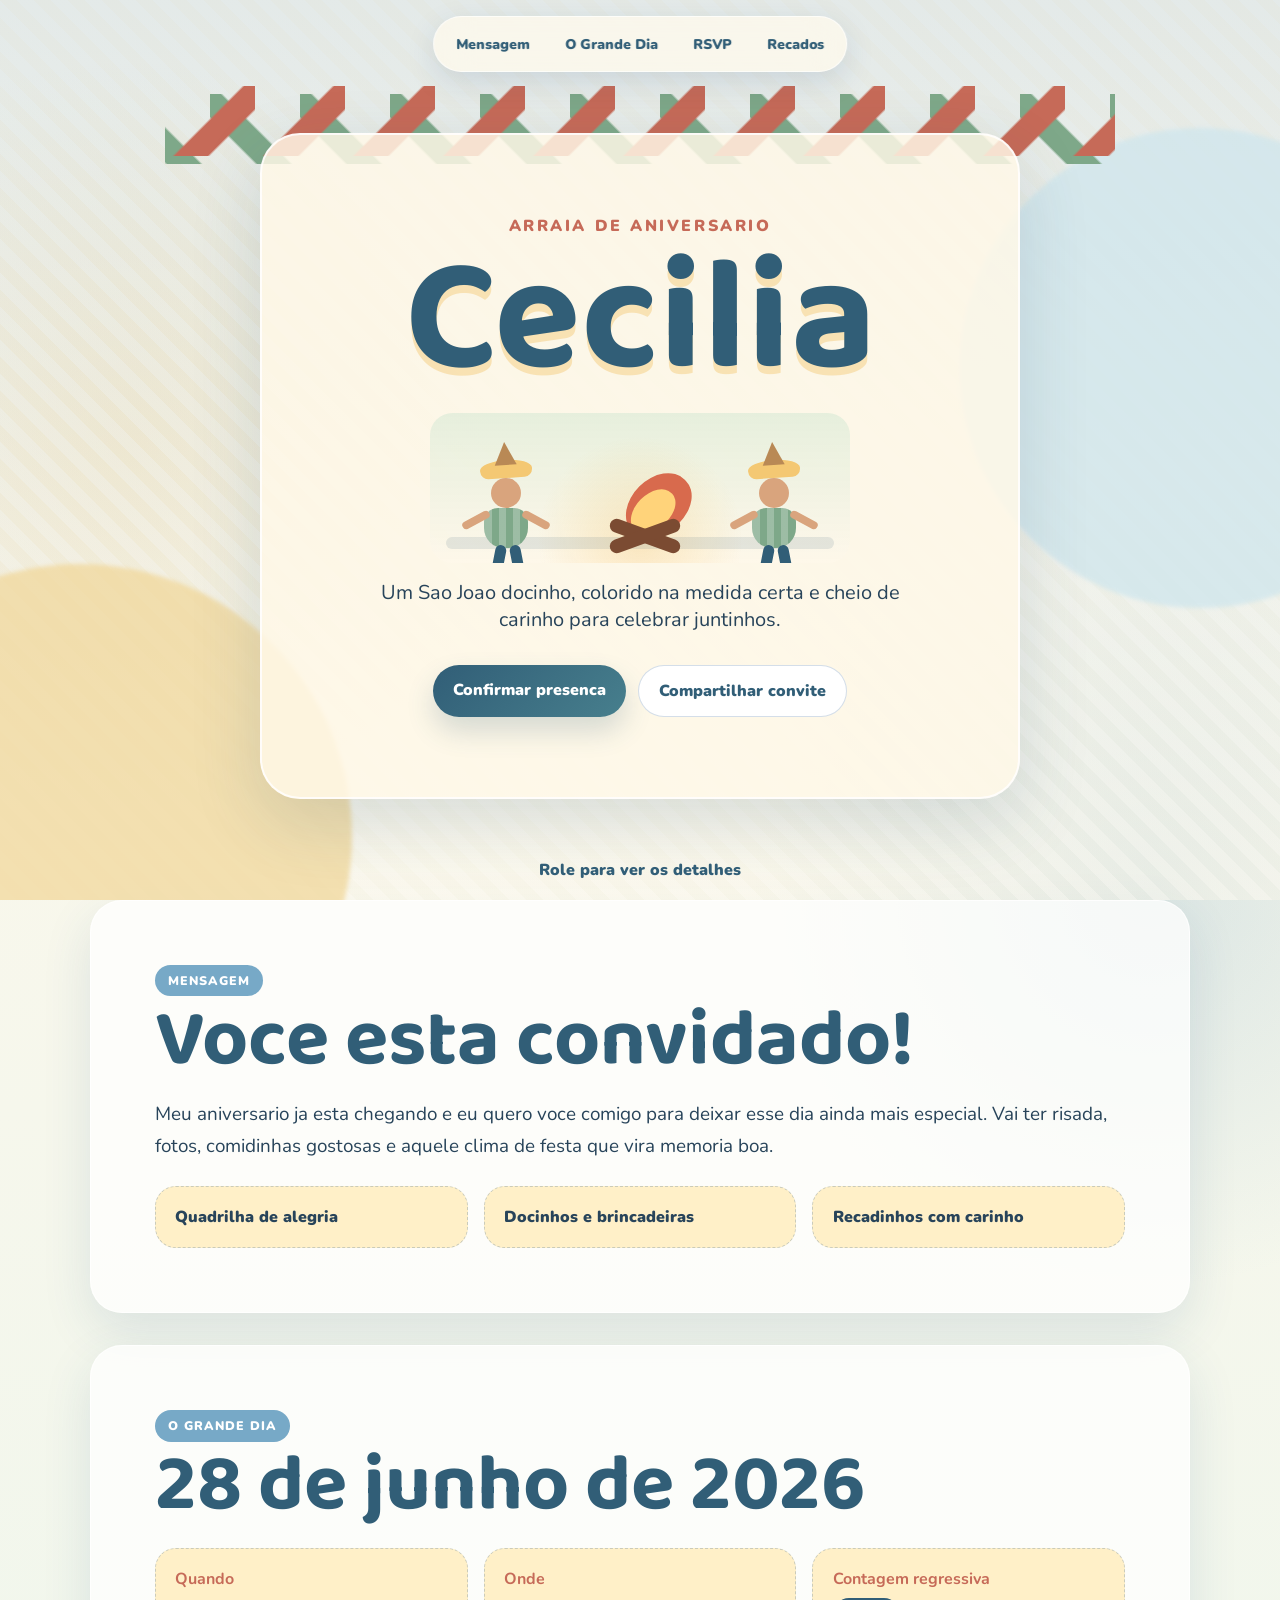
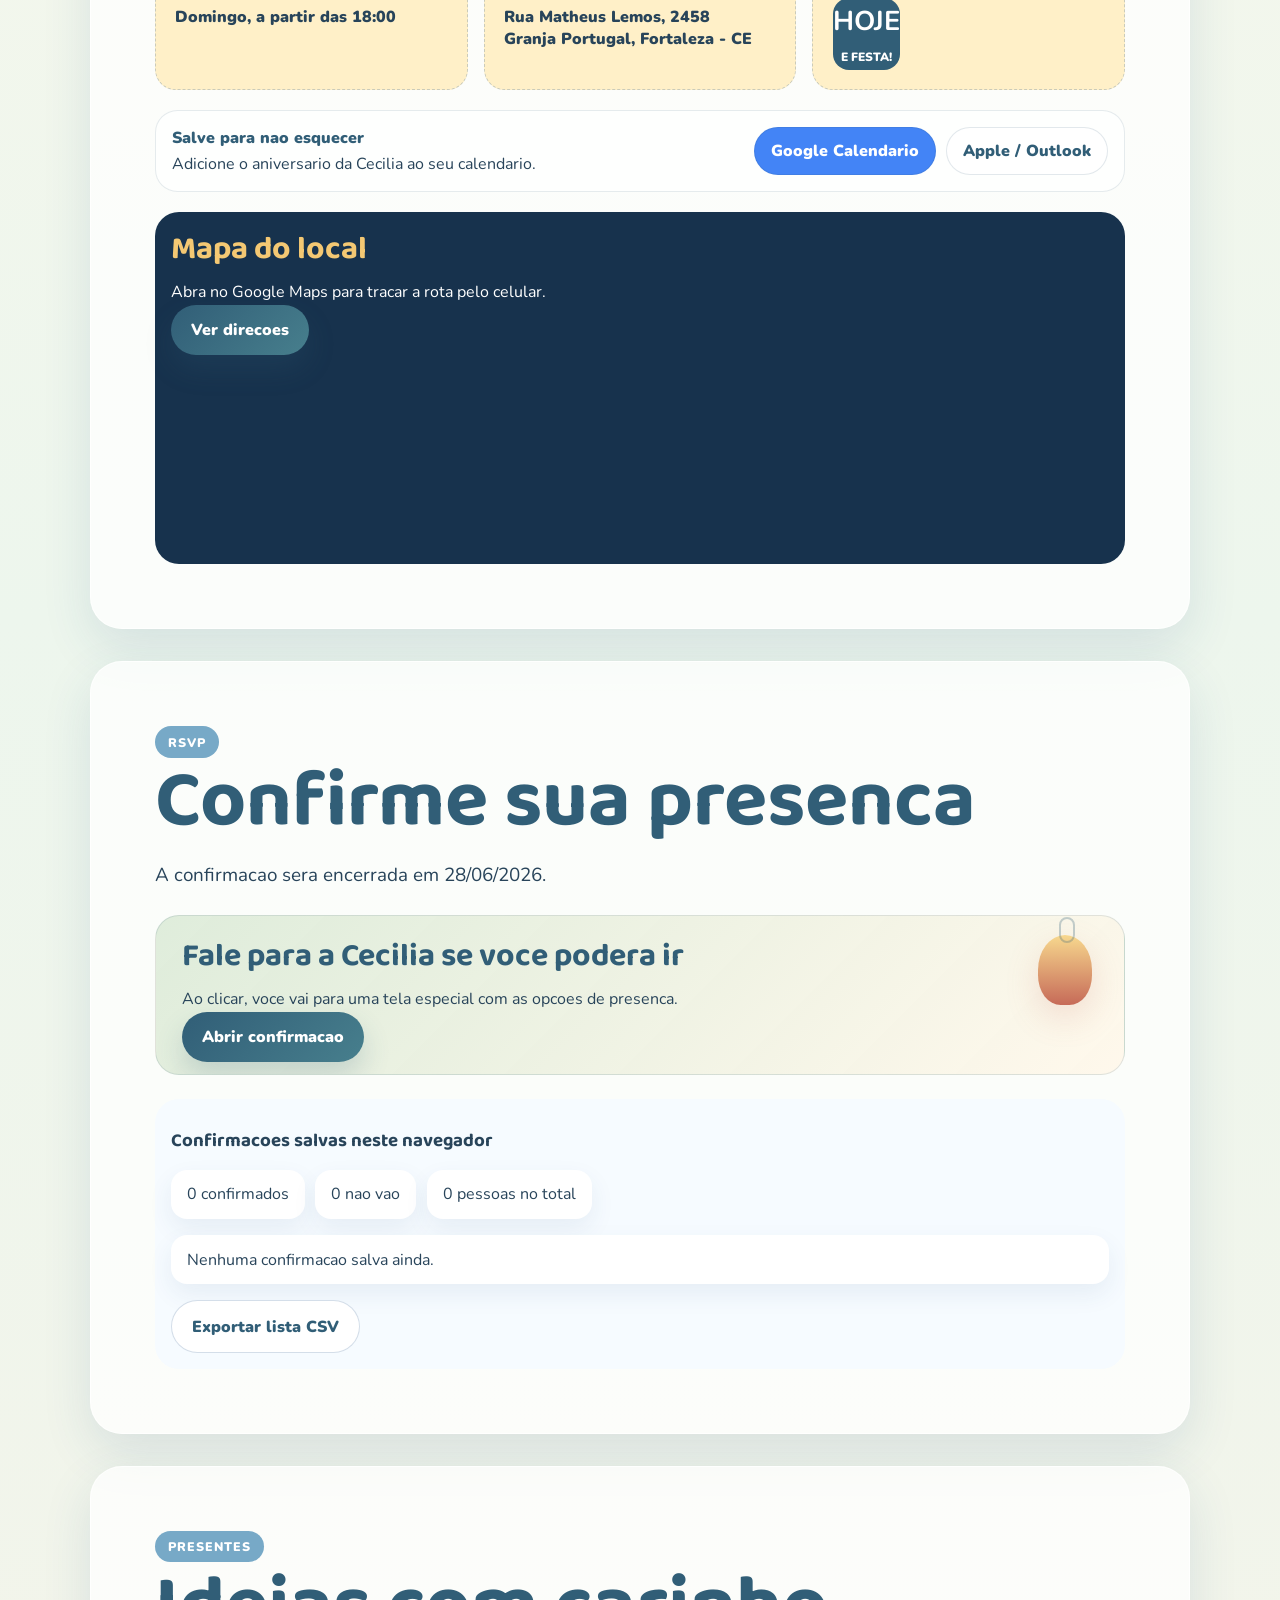
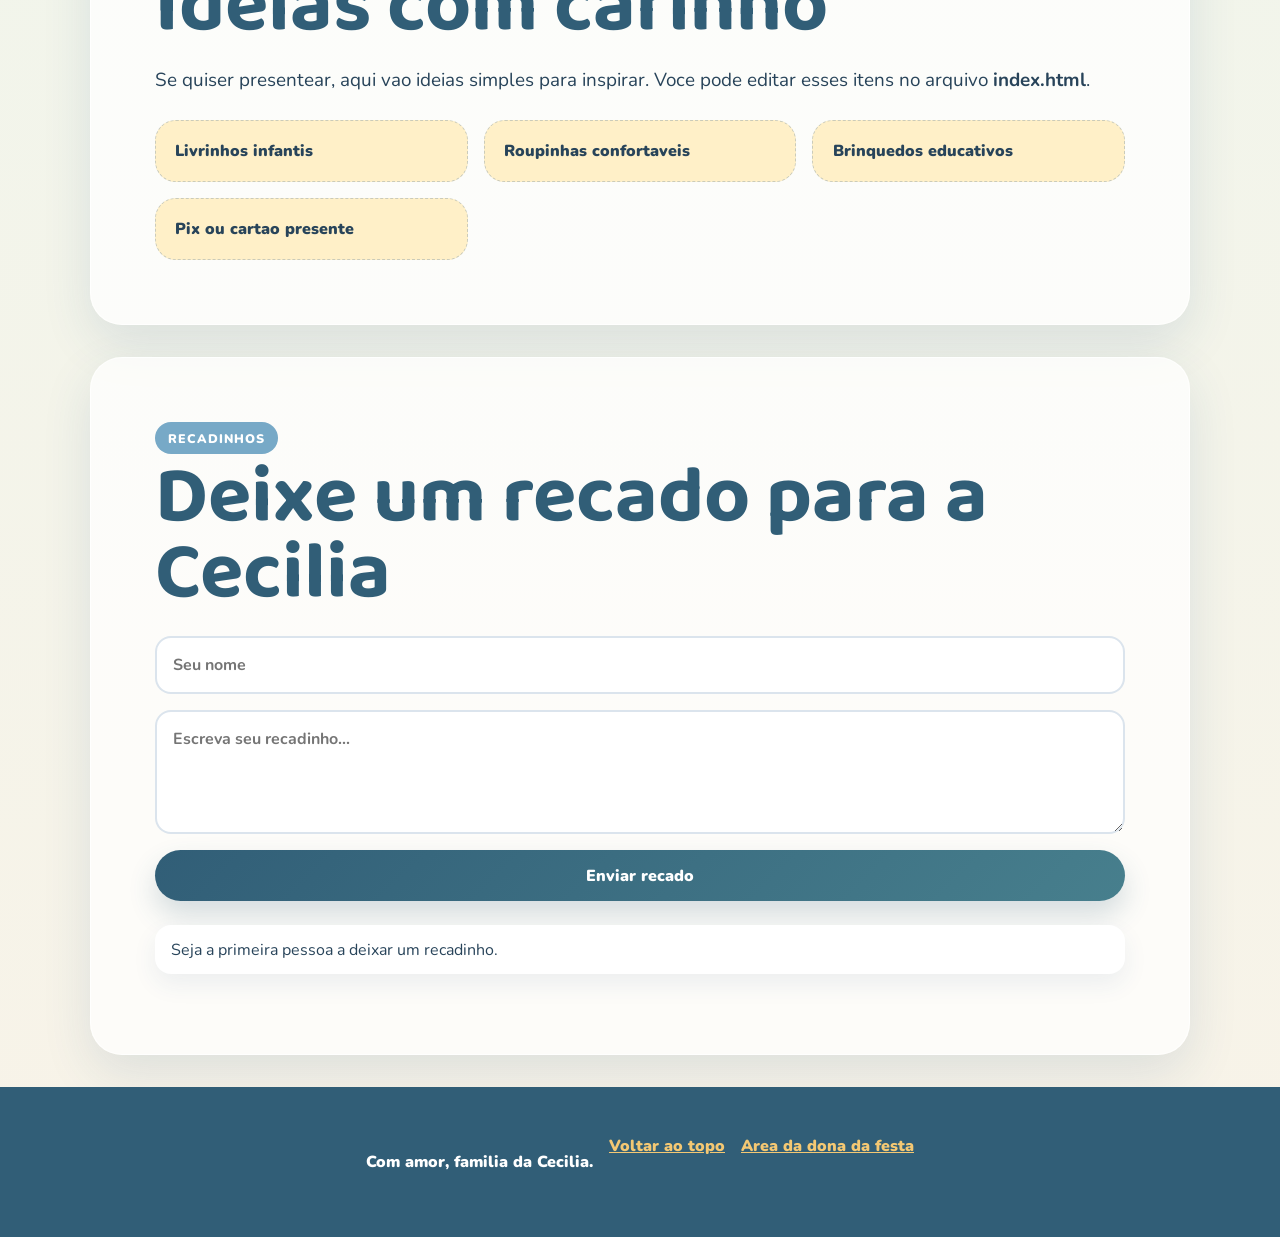
==== index.html @ f3792173 "Criar convite de aniversario da Cecilia" ====
<!doctype html>
<html lang="pt-BR">
<head>
  <meta charset="utf-8">
  <meta name="viewport" content="width=device-width, initial-scale=1">
  <title>Aniversario da Cecilia</title>
  <meta name="description" content="Convite digital para o aniversario da Cecilia. Confirme sua presenca e deixe um recadinho.">
  <link rel="preconnect" href="https://fonts.googleapis.com">
  <link rel="preconnect" href="https://fonts.gstatic.com" crossorigin>
  <link href="https://fonts.googleapis.com/css2?family=Baloo+2:wght@500;700;800&family=Nunito:wght@400;700;900&display=swap" rel="stylesheet">
  <link rel="stylesheet" href="styles.css">
</head>
<body>
  <header class="hero" id="inicio">
    <nav class="nav" aria-label="Navegacao principal">
      <a href="#mensagem">Mensagem</a>
      <a href="#dia">O Grande Dia</a>
      <a href="#rsvp">RSVP</a>
      <a href="#recados">Recados</a>
    </nav>

    <div class="bandeirinhas" aria-hidden="true"></div>
    <div class="hero-card">
      <p class="eyebrow">Arraia de aniversario</p>
      <h1>Cecilia</h1>
      <div class="sao-joao-stage" aria-label="Animacao de Sao Joao com fogueira e bonecos dancando">
        <div class="dancer dancer-left" aria-hidden="true">
          <span class="hat"></span>
          <span class="head"></span>
          <span class="body"></span>
          <span class="leg leg-one"></span>
          <span class="leg leg-two"></span>
        </div>
        <div class="bonfire" aria-hidden="true">
          <span class="spark spark-one"></span>
          <span class="spark spark-two"></span>
          <span class="spark spark-three"></span>
          <span class="flame flame-back"></span>
          <span class="flame flame-front"></span>
          <span class="wood wood-one"></span>
          <span class="wood wood-two"></span>
        </div>
        <div class="dancer dancer-right" aria-hidden="true">
          <span class="hat"></span>
          <span class="head"></span>
          <span class="body"></span>
          <span class="leg leg-one"></span>
          <span class="leg leg-two"></span>
        </div>
      </div>
      <p class="subtitle">Um Sao Joao docinho, colorido na medida certa e cheio de carinho para celebrar juntinhos.</p>
      <div class="hero-actions">
        <a class="btn btn-primary" href="rsvp.html">Confirmar presenca</a>
        <button class="btn btn-ghost" id="shareBtn" type="button">Compartilhar convite</button>
      </div>
    </div>
    <div class="scroll-hint">Role para ver os detalhes</div>
  </header>

  <main>
    <section class="section message" id="mensagem">
      <div class="section-label">Mensagem</div>
      <h2>Voce esta convidado!</h2>
      <p>
        Meu aniversario ja esta chegando e eu quero voce comigo para deixar esse dia ainda mais especial.
        Vai ter risada, fotos, comidinhas gostosas e aquele clima de festa que vira memoria boa.
      </p>
      <div class="mini-cards">
        <span>Quadrilha de alegria</span>
        <span>Docinhos e brincadeiras</span>
        <span>Recadinhos com carinho</span>
      </div>
    </section>

    <section class="section event" id="dia">
      <div class="section-label">O Grande Dia</div>
      <h2>28 de junho de 2026</h2>
      <div class="event-grid">
        <article class="glass-card">
          <strong>Quando</strong>
          <p>Domingo, a partir das 18:00</p>
        </article>
        <article class="glass-card">
          <strong>Onde</strong>
          <p>Rua Matheus Lemos, 2458<br>Granja Portugal, Fortaleza - CE</p>
        </article>
        <article class="glass-card countdown-card">
          <strong>Contagem regressiva</strong>
          <div class="countdown" id="countdown" aria-live="polite">
            <span><b>--</b>dias</span>
            <span><b>--</b>horas</span>
            <span><b>--</b>min</span>
            <span><b>--</b>seg</span>
          </div>
        </article>
      </div>

      <div class="calendar-strip">
        <div>
          <strong>Salve para nao esquecer</strong>
          <p>Adicione o aniversario da Cecilia ao seu calendario.</p>
        </div>
        <div class="calendar-actions">
          <a class="calendar-pill google" target="_blank" rel="noreferrer" href="https://calendar.google.com/calendar/render?action=TEMPLATE&text=Aniversario%20da%20Cecilia&dates=20260628T210000Z/20260629T010000Z&details=Arraia%20de%20aniversario%20da%20Cecilia.%20Confirme%20sua%20presenca%20no%20convite.&location=Rua%20Matheus%20Lemos%202458%20Granja%20Portugal%20Fortaleza%20CE">Google Calendario</a>
          <a class="calendar-pill" href="cecilia-aniversario.ics" download>Apple / Outlook</a>
        </div>
      </div>

      <div class="map-card">
        <div>
          <h3>Mapa do local</h3>
          <p>Abra no Google Maps para tracar a rota pelo celular.</p>
          <a class="btn btn-primary" target="_blank" rel="noreferrer" href="https://www.google.com/maps/search/?api=1&query=Rua%20Matheus%20Lemos%202458%20Granja%20Portugal%20Fortaleza%20CE">Ver direcoes</a>
        </div>
        <iframe
          title="Mapa do local da festa"
          loading="lazy"
          referrerpolicy="no-referrer-when-downgrade"
          src="https://www.google.com/maps?q=Rua%20Matheus%20Lemos%202458%20Granja%20Portugal%20Fortaleza%20CE&output=embed">
        </iframe>
      </div>
    </section>

    <section class="section rsvp" id="rsvp">
      <div class="section-label">RSVP</div>
      <h2>Confirme sua presenca</h2>
      <p class="deadline">A confirmacao sera encerrada em 28/06/2026.</p>
      <div class="rsvp-invite-card">
        <div class="floating-lantern" aria-hidden="true"></div>
        <h3>Fale para a Cecilia se voce podera ir</h3>
        <p>Ao clicar, voce vai para uma tela especial com as opcoes de presenca.</p>
        <a class="btn btn-primary" href="rsvp.html">Abrir confirmacao</a>
      </div>

      <div class="panel">
        <h3>Confirmacoes salvas neste navegador</h3>
        <div class="stats" id="rsvpStats"></div>
        <div class="list" id="rsvpList"></div>
        <button class="btn btn-ghost" id="exportBtn" type="button">Exportar lista CSV</button>
      </div>
    </section>

    <section class="section gifts">
      <div class="section-label">Presentes</div>
      <h2>Ideias com carinho</h2>
      <p>Se quiser presentear, aqui vao ideias simples para inspirar. Voce pode editar esses itens no arquivo <strong>index.html</strong>.</p>
      <div class="gift-grid">
        <article>Livrinhos infantis</article>
        <article>Roupinhas confortaveis</article>
        <article>Brinquedos educativos</article>
        <article>Pix ou cartao presente</article>
      </div>
    </section>

    <section class="section testimonials" id="recados">
      <div class="section-label">Recadinhos</div>
      <h2>Deixe um recado para a Cecilia</h2>
      <form class="message-form" id="messageForm">
        <input type="text" name="author" placeholder="Seu nome" required maxlength="80">
        <textarea name="message" rows="4" placeholder="Escreva seu recadinho..." required maxlength="300"></textarea>
        <button class="btn btn-primary" type="submit">Enviar recado</button>
      </form>
      <div class="message-wall" id="messageWall"></div>
    </section>
  </main>

  <footer class="footer">
    <p>Com amor, familia da Cecilia.</p>
    <a href="#inicio">Voltar ao topo</a>
    <a href="admin.html">Area da dona da festa</a>
  </footer>

  <script src="app.js"></script>
</body>
</html>
---- styles.css ----
:root {
  --ink: #28445a;
  --paper: #fff8eb;
  --cream: #fff0c8;
  --blue: #77a9c7;
  --blue-dark: #315e77;
  --red: #c66a58;
  --yellow: #f4c873;
  --green: #7ea889;
  --sage: #dcebd8;
  --shadow: 0 24px 70px rgba(46, 82, 105, .16);
}

* { box-sizing: border-box; }
html { scroll-behavior: smooth; }
body {
  margin: 0;
  color: var(--ink);
  font-family: "Nunito", sans-serif;
  background:
    radial-gradient(circle at 10% 10%, rgba(244, 200, 115, .26), transparent 24rem),
    radial-gradient(circle at 90% 20%, rgba(119, 169, 199, .22), transparent 25rem),
    linear-gradient(180deg, #fff8eb 0%, #edf6ed 50%, #f8f3e8 100%);
}

.hero {
  min-height: 100vh;
  position: relative;
  display: grid;
  place-items: center;
  overflow: hidden;
  padding: 6rem 1.25rem 4rem;
  background:
    linear-gradient(rgba(119, 169, 199, .20), rgba(255, 248, 232, .36)),
    repeating-linear-gradient(45deg, rgba(255,255,255,.32) 0 12px, transparent 12px 24px);
}

.hero::before,
.hero::after {
  content: "";
  position: absolute;
  border-radius: 50%;
  filter: blur(2px);
  opacity: .75;
}
.hero::before { width: 34rem; height: 34rem; background: #f1d89c; left: -12rem; bottom: -13rem; }
.hero::after { width: 30rem; height: 30rem; background: #cfe6ed; right: -10rem; top: 8rem; }

.nav {
  position: fixed;
  z-index: 20;
  top: 1rem;
  left: 50%;
  transform: translateX(-50%);
  display: flex;
  gap: .4rem;
  padding: .45rem;
  border: 1px solid rgba(255,255,255,.65);
  border-radius: 999px;
  background: rgba(255, 250, 238, .78);
  backdrop-filter: blur(18px);
  box-shadow: 0 10px 30px rgba(32, 66, 120, .13);
}
.nav a {
  color: var(--blue-dark);
  text-decoration: none;
  font-weight: 900;
  font-size: .88rem;
  padding: .65rem .9rem;
  border-radius: 999px;
}
.nav a:hover { background: var(--blue); color: white; }

.bandeirinhas {
  position: absolute;
  z-index: 2;
  top: 5.4rem;
  width: min(950px, 94vw);
  height: 90px;
  background:
    linear-gradient(135deg, transparent 48%, #c66a58 50% 70%, transparent 72%) 0 0 / 90px 70px repeat-x,
    linear-gradient(225deg, transparent 48%, #7ea889 50% 70%, transparent 72%) 45px 8px / 90px 70px repeat-x;
  animation: flagsWave 4.8s ease-in-out infinite;
}

.hero-card {
  position: relative;
  z-index: 5;
  width: min(760px, 100%);
  text-align: center;
  padding: clamp(2rem, 7vw, 5rem);
  border-radius: 2.5rem;
  background: rgba(255, 248, 232, .84);
  border: 2px solid rgba(255,255,255,.8);
  box-shadow: var(--shadow);
}
.eyebrow {
  margin: 0 0 .5rem;
  color: var(--red);
  letter-spacing: .16em;
  text-transform: uppercase;
  font-weight: 900;
}
h1, h2, h3 {
  font-family: "Baloo 2", cursive;
  line-height: .95;
}
h1 {
  margin: 0;
  color: var(--blue-dark);
  font-size: clamp(4.5rem, 16vw, 10rem);
  text-shadow: 0 8px 0 rgba(244, 200, 115, .45);
}
h2 {
  margin: .4rem 0 1rem;
  font-size: clamp(2.4rem, 7vw, 5rem);
  color: var(--blue-dark);
}
.subtitle {
  margin: 1rem auto 2rem;
  max-width: 34rem;
  font-size: 1.25rem;
}
.hero-actions, .choice-row {
  display: flex;
  flex-wrap: wrap;
  gap: .75rem;
  justify-content: center;
}

.sao-joao-stage {
  position: relative;
  display: grid;
  grid-template-columns: 1fr 1.2fr 1fr;
  align-items: end;
  gap: .6rem;
  width: min(420px, 100%);
  min-height: 150px;
  margin: 1rem auto .35rem;
  padding: 1rem 1.2rem 0;
  border-radius: 1.4rem;
  background:
    radial-gradient(circle at 50% 84%, rgba(244, 200, 115, .36), transparent 42%),
    linear-gradient(180deg, rgba(220, 235, 216, .7), rgba(255, 248, 235, .62));
  overflow: hidden;
}
.sao-joao-stage::before {
  content: "";
  position: absolute;
  inset: auto 1rem .85rem;
  height: 12px;
  border-radius: 999px;
  background: rgba(49, 94, 119, .12);
}
.bonfire,
.dancer {
  position: relative;
  z-index: 2;
  height: 116px;
}
.bonfire {
  width: 120px;
  justify-self: center;
  animation: fireGlow 2s ease-in-out infinite;
}
.flame {
  position: absolute;
  left: 50%;
  bottom: 28px;
  display: block;
  width: 54px;
  height: 74px;
  border-radius: 52% 48% 48% 52%;
  transform: translateX(-50%) rotate(45deg);
  transform-origin: 50% 85%;
}
.flame-back {
  background: #d86a4d;
  animation: flameBack .8s ease-in-out infinite alternate;
}
.flame-front {
  width: 34px;
  height: 52px;
  bottom: 31px;
  background: #ffd37a;
  animation: flameFront .62s ease-in-out infinite alternate;
}
.wood {
  position: absolute;
  bottom: 20px;
  left: 28px;
  width: 74px;
  height: 14px;
  border-radius: 999px;
  background: #7b4b32;
}
.wood-one { transform: rotate(20deg); }
.wood-two { transform: rotate(-20deg); }
.spark {
  position: absolute;
  width: 7px;
  height: 7px;
  border-radius: 50%;
  background: #ffd37a;
  opacity: 0;
}
.spark-one { left: 34px; bottom: 86px; animation: spark 1.8s .1s infinite; }
.spark-two { left: 60px; bottom: 96px; animation: spark 2.2s .4s infinite; }
.spark-three { left: 82px; bottom: 78px; animation: spark 1.9s .8s infinite; }

.dancer {
  width: 92px;
  justify-self: center;
  transform-origin: 50% 95%;
  animation: dance 1.2s ease-in-out infinite;
}
.dancer-right { animation-delay: .32s; }
.dancer span { position: absolute; display: block; }
.hat {
  left: 20px;
  top: 13px;
  width: 52px;
  height: 18px;
  border-radius: 50% 50% 8px 8px;
  background: var(--yellow);
  transform: rotate(-4deg);
}
.hat::before {
  content: "";
  position: absolute;
  left: 15px;
  top: -18px;
  border-left: 11px solid transparent;
  border-right: 11px solid transparent;
  border-bottom: 23px solid #b98955;
}
.head {
  left: 31px;
  top: 31px;
  width: 30px;
  height: 30px;
  border-radius: 50%;
  background: #d9a47d;
}
.body {
  left: 24px;
  top: 61px;
  width: 44px;
  height: 40px;
  border-radius: 14px 14px 20px 20px;
  background:
    linear-gradient(90deg, rgba(255,255,255,.24) 0 18%, transparent 18% 34%, rgba(255,255,255,.24) 34% 50%, transparent 50% 66%, rgba(255,255,255,.24) 66% 82%, transparent 82%),
    var(--green);
}
.body::before,
.body::after {
  content: "";
  position: absolute;
  top: 8px;
  width: 30px;
  height: 8px;
  border-radius: 999px;
  background: #d9a47d;
}
.body::before { left: -23px; transform: rotate(-28deg); }
.body::after { right: -23px; transform: rotate(28deg); }
.leg {
  top: 98px;
  width: 11px;
  height: 24px;
  border-radius: 999px;
  background: #315e77;
}
.leg-one { left: 34px; transform: rotate(11deg); }
.leg-two { left: 51px; transform: rotate(-11deg); }
.btn {
  border: 0;
  border-radius: 999px;
  padding: .9rem 1.25rem;
  cursor: pointer;
  font: 900 1rem "Nunito", sans-serif;
  text-decoration: none;
  transition: transform .2s ease, box-shadow .2s ease;
}
.btn:hover { transform: translateY(-2px); }
.btn-primary {
  color: white;
  background: linear-gradient(135deg, var(--blue-dark), #477f8d);
  box-shadow: 0 14px 28px rgba(49, 94, 119, .20);
}
.btn-ghost {
  color: var(--blue-dark);
  background: white;
  border: 1px solid rgba(18,75,134,.18);
}
.scroll-hint {
  position: absolute;
  z-index: 6;
  bottom: 1.2rem;
  font-weight: 900;
  color: var(--blue-dark);
}

.section {
  width: min(1100px, calc(100% - 2rem));
  margin: 0 auto 2rem;
  padding: clamp(2rem, 5vw, 4rem);
  border-radius: 2rem;
  background: rgba(255,255,255,.74);
  box-shadow: 0 18px 50px rgba(32, 82, 130, .12);
  border: 1px solid rgba(255,255,255,.8);
}
.section-label {
  display: inline-flex;
  padding: .45rem .8rem;
  border-radius: 999px;
  color: white;
  background: var(--blue);
  font-weight: 900;
  text-transform: uppercase;
  letter-spacing: .08em;
  font-size: .78rem;
}
.message p, .gifts p, .deadline {
  font-size: 1.18rem;
  line-height: 1.7;
}
.mini-cards, .gift-grid, .event-grid {
  display: grid;
  grid-template-columns: repeat(3, 1fr);
  gap: 1rem;
  margin-top: 1.5rem;
}
.mini-cards span, .gift-grid article, .glass-card {
  padding: 1.2rem;
  border-radius: 1.3rem;
  background: var(--cream);
  border: 1px dashed rgba(18,75,134,.22);
  font-weight: 900;
}
.glass-card strong {
  display: block;
  color: var(--red);
  margin-bottom: .5rem;
}
.countdown {
  display: grid;
  grid-template-columns: repeat(4, 1fr);
  gap: .5rem;
}
.countdown span {
  display: grid;
  place-items: center;
  min-height: 72px;
  border-radius: 1rem;
  color: white;
  background: var(--blue-dark);
  font-size: .75rem;
  text-transform: uppercase;
  font-weight: 900;
}
.countdown b {
  display: block;
  font-size: 1.7rem;
}
.map-card {
  display: grid;
  grid-template-columns: .85fr 1.15fr;
  gap: 1.25rem;
  align-items: stretch;
  margin-top: 1.25rem;
  padding: 1rem;
  border-radius: 1.5rem;
  background: #17324d;
  color: white;
}
.calendar-strip {
  display: flex;
  align-items: center;
  justify-content: space-between;
  gap: 1rem;
  margin-top: 1.25rem;
  padding: 1rem;
  border-radius: 1.4rem;
  background: rgba(255, 255, 255, .68);
  border: 1px solid rgba(49, 94, 119, .12);
}
.calendar-strip strong {
  display: block;
  color: var(--blue-dark);
  font-weight: 900;
}
.calendar-strip p {
  margin: .25rem 0 0;
}
.calendar-actions {
  display: flex;
  flex-wrap: wrap;
  gap: .6rem;
}
.calendar-pill {
  display: inline-flex;
  align-items: center;
  justify-content: center;
  min-height: 46px;
  padding: .75rem 1rem;
  border-radius: 999px;
  color: var(--blue-dark);
  background: white;
  border: 1px solid rgba(49, 94, 119, .14);
  text-decoration: none;
  font-weight: 900;
}
.calendar-pill.google {
  color: white;
  background: #4384f6;
}
.map-card h3 { margin: .4rem 0; font-size: 2rem; color: var(--yellow); }
.map-card iframe {
  width: 100%;
  min-height: 320px;
  border: 0;
  border-radius: 1rem;
}

.rsvp-form, .message-form {
  display: grid;
  gap: 1rem;
  margin: 1.5rem 0;
}
.rsvp-invite-card {
  position: relative;
  overflow: hidden;
  margin: 1.5rem 0;
  padding: 1.6rem;
  border-radius: 1.5rem;
  background: linear-gradient(135deg, rgba(220, 235, 216, .92), rgba(255, 248, 235, .96));
  border: 1px solid rgba(49, 94, 119, .14);
}
.rsvp-invite-card h3 {
  margin: 0 0 .5rem;
  font-size: 2rem;
  color: var(--blue-dark);
}
.floating-lantern {
  position: absolute;
  right: 2rem;
  top: 1.2rem;
  width: 54px;
  height: 70px;
  border-radius: 50% 50% 42% 42%;
  background: linear-gradient(#f7d88e, #c66a58);
  box-shadow: 0 12px 34px rgba(198, 106, 88, .18);
  animation: lanternFloat 2.8s ease-in-out infinite;
}
.floating-lantern::before {
  content: "";
  position: absolute;
  left: 21px;
  top: -18px;
  width: 12px;
  height: 22px;
  border-radius: 999px;
  border: 2px solid rgba(49, 94, 119, .28);
}

.rsvp-page {
  min-height: 100vh;
  display: grid;
  place-items: center;
  padding: 2rem 1rem;
  overflow-x: hidden;
}
.rsvp-scene {
  position: fixed;
  inset: 0;
  pointer-events: none;
  background:
    radial-gradient(circle at 50% 88%, rgba(244, 200, 115, .24), transparent 22rem),
    linear-gradient(180deg, #eef7ef 0%, #fff8eb 100%);
}
.rsvp-balloon {
  position: fixed;
  width: 76px;
  height: 92px;
  border-radius: 48% 48% 44% 44%;
  background: linear-gradient(135deg, #f4c873, #c66a58);
  opacity: .75;
  animation: balloonRise 7s ease-in-out infinite;
}
.rsvp-balloon::after {
  content: "";
  position: absolute;
  left: 36px;
  top: 92px;
  width: 1px;
  height: 70px;
  background: rgba(49, 94, 119, .28);
}
.rsvp-balloon.one { left: 8%; bottom: -120px; animation-delay: .2s; }
.rsvp-balloon.two { right: 11%; bottom: -160px; transform: scale(.82); animation-delay: 2.2s; }
.rsvp-balloon.three { left: 48%; bottom: -180px; transform: scale(.68); animation-delay: 4s; }
.rsvp-modal-card {
  position: relative;
  z-index: 3;
  width: min(560px, 100%);
  padding: clamp(1.4rem, 4vw, 2.4rem);
  border-radius: 2rem;
  background: rgba(255, 250, 238, .94);
  border: 1px solid rgba(255,255,255,.9);
  box-shadow: var(--shadow);
  animation: cardEnter .7s cubic-bezier(.2, .8, .2, 1) both;
}
.modal-close {
  position: absolute;
  right: 1rem;
  top: 1rem;
  display: grid;
  place-items: center;
  width: 42px;
  height: 42px;
  border-radius: 50%;
  color: var(--blue-dark);
  background: white;
  text-decoration: none;
  font-size: 1.5rem;
  font-weight: 900;
  box-shadow: 0 10px 22px rgba(49, 94, 119, .12);
}
.rsvp-modal-card h1 {
  margin: 1rem 0 .5rem;
  font-size: clamp(2.2rem, 8vw, 4.2rem);
  text-shadow: none;
}
.rsvp-modal-card .subtitle {
  margin-bottom: 1.4rem;
}
.rsvp-options {
  display: grid;
  gap: .8rem;
}
.rsvp-option {
  display: grid;
  grid-template-columns: 76px 1fr;
  align-items: center;
  gap: 1rem;
  width: 100%;
  min-height: 96px;
  border: 2px solid rgba(49, 94, 119, .12);
  border-radius: 1.4rem;
  padding: .8rem 1rem;
  color: var(--ink);
  background: white;
  cursor: pointer;
  text-align: left;
  font: 900 1.1rem "Nunito", sans-serif;
  transition: transform .2s ease, border-color .2s ease, background .2s ease;
}
.rsvp-option:hover {
  transform: translateY(-3px);
  border-color: var(--blue);
  background: #f7fbff;
}
.emoji-face {
  display: grid;
  place-items: center;
  width: 70px;
  height: 70px;
  border-radius: 50%;
  background: #f4c873;
  font-size: 2.2rem;
  box-shadow: inset 0 -8px 0 rgba(198, 106, 88, .18);
  animation: faceBounce 1.6s ease-in-out infinite;
}
.rsvp-option:nth-child(2) .emoji-face {
  background: #cfe6ed;
  animation-delay: .3s;
}
.rsvp-details {
  display: none;
  margin-top: 1.2rem;
  padding-top: 1.2rem;
  border-top: 1px dashed rgba(49, 94, 119, .22);
}
.rsvp-details.is-open {
  display: grid;
  gap: 1rem;
  animation: cardEnter .35s ease both;
}
.success-box {
  display: none;
  margin-top: 1rem;
  padding: 1rem;
  border-radius: 1rem;
  color: #23513a;
  background: rgba(126, 168, 137, .20);
  font-weight: 900;
}
.success-box.is-open { display: block; }
.rsvp-helper {
  margin: 1rem 0 0;
  color: rgba(40, 68, 90, .72);
  text-align: center;
  font-weight: 900;
}
.step-page {
  min-height: 100vh;
  display: grid;
  place-items: center;
  padding: 2rem 1rem;
  background:
    radial-gradient(circle at 15% 15%, rgba(244, 200, 115, .25), transparent 18rem),
    radial-gradient(circle at 85% 22%, rgba(126, 168, 137, .18), transparent 20rem),
    linear-gradient(180deg, #fff8eb, #edf6ef);
}
.step-card {
  width: min(520px, 100%);
  min-height: 620px;
  display: flex;
  flex-direction: column;
  justify-content: center;
  padding: clamp(1.4rem, 5vw, 2.5rem);
  border-radius: 2rem;
  background: rgba(255, 250, 238, .96);
  box-shadow: var(--shadow);
  border: 1px solid rgba(255,255,255,.9);
  animation: cardEnter .55s ease both;
}
.step-card h1 {
  margin: 0 0 .7rem;
  font-size: clamp(2.2rem, 8vw, 4rem);
  text-align: center;
  text-shadow: none;
}
.step-card small,
.step-card p {
  display: block;
  text-align: center;
  color: rgba(40, 68, 90, .72);
  font-weight: 900;
}
.step-form {
  display: grid;
  gap: 1rem;
  margin: 2rem 0;
}
.step-actions {
  display: grid;
  gap: .75rem;
  margin-top: auto;
}
.calendar-options {
  display: grid;
  gap: .85rem;
  margin: 2rem 0;
}
.calendar-options h2 {
  margin: 0;
  font-size: 2rem;
  text-align: center;
}
.calendar-option {
  min-height: 96px;
  display: grid;
  grid-template-columns: 76px 1fr;
  align-items: center;
  gap: 1rem;
  padding: .8rem 1rem;
  border-radius: 1.4rem;
  color: var(--ink);
  background: white;
  border: 2px solid rgba(49, 94, 119, .12);
  text-decoration: none;
  transition: transform .2s ease, border-color .2s ease;
}
.calendar-option:hover {
  transform: translateY(-3px);
  border-color: var(--blue);
}
.calendar-icon {
  display: grid;
  place-items: center;
  width: 66px;
  height: 66px;
  border-radius: 18px;
  color: white;
  background: var(--green);
  font-weight: 900;
  box-shadow: inset 0 -10px 0 rgba(0,0,0,.10);
}
.google-icon {
  background: linear-gradient(135deg, #3463d3, #4384f6);
}
.age-options {
  display: grid;
  gap: 1rem;
  margin: 2rem 0;
}
.age-option {
  width: 100%;
  min-height: 112px;
  border: 2px solid rgba(49, 94, 119, .14);
  border-radius: 1.4rem;
  padding: 1rem 1.25rem;
  color: var(--ink);
  background: white;
  cursor: pointer;
  text-align: left;
  font: 900 1.08rem "Nunito", sans-serif;
  display: flex;
  align-items: center;
  justify-content: space-between;
  transition: transform .2s ease, border-color .2s ease, background .2s ease;
}
.age-option:hover {
  transform: translateY(-3px);
  border-color: var(--green);
  background: #f8fff7;
}
.age-option::after {
  content: ">";
  display: grid;
  place-items: center;
  width: 36px;
  height: 36px;
  border-radius: 50%;
  color: white;
  background: var(--green);
}
.admin-page {
  min-height: 100vh;
  padding: 2rem 1rem;
  background:
    radial-gradient(circle at 10% 10%, rgba(119, 169, 199, .20), transparent 20rem),
    linear-gradient(180deg, #fff8eb, #edf6ef);
}
.admin-shell {
  width: min(1180px, 100%);
  margin: 0 auto;
}
.admin-header {
  display: flex;
  align-items: end;
  justify-content: space-between;
  gap: 1rem;
  flex-wrap: wrap;
  margin-bottom: 1.5rem;
}
.admin-header h1 {
  margin: 0;
  font-size: clamp(2.4rem, 8vw, 5rem);
  text-shadow: none;
}
.admin-grid {
  display: grid;
  grid-template-columns: repeat(4, 1fr);
  gap: 1rem;
  margin-bottom: 1rem;
}
.admin-stat,
.admin-panel {
  border-radius: 1.4rem;
  background: rgba(255, 250, 238, .92);
  border: 1px solid rgba(49, 94, 119, .12);
  box-shadow: 0 14px 36px rgba(46, 82, 105, .10);
  padding: 1rem;
}
.admin-stat strong {
  display: block;
  font-size: 2rem;
  color: var(--blue-dark);
}
.admin-toolbar {
  display: flex;
  flex-wrap: wrap;
  gap: .75rem;
  margin: 1rem 0;
}
.admin-table {
  width: 100%;
  border-collapse: collapse;
  overflow: hidden;
  border-radius: 1rem;
}
.admin-table th,
.admin-table td {
  padding: .8rem;
  border-bottom: 1px solid rgba(49, 94, 119, .12);
  text-align: left;
  vertical-align: top;
}
.admin-table th {
  color: var(--blue-dark);
  background: rgba(220, 235, 216, .65);
  font-size: .8rem;
  text-transform: uppercase;
}
.admin-empty {
  padding: 2rem;
  text-align: center;
  color: rgba(40, 68, 90, .72);
  font-weight: 900;
}
.contact-note {
  margin-top: -.35rem;
  color: rgba(40, 68, 90, .68);
  font-size: .9rem;
  font-weight: 900;
}
.guest-review-list {
  display: grid;
  gap: 1rem;
  margin: 2rem 0;
}
.guest-review-card,
.add-companion-card {
  width: 100%;
  min-height: 112px;
  display: flex;
  align-items: center;
  justify-content: space-between;
  gap: 1rem;
  padding: 1rem 1.25rem;
  border-radius: 1.4rem;
  border: 2px solid rgba(49, 94, 119, .14);
  background: white;
  text-decoration: none;
  color: var(--ink);
}
.guest-review-card strong,
.add-companion-card strong {
  display: block;
  color: var(--ink);
  font-weight: 900;
}
.guest-review-card small {
  text-align: left;
}
.circle-action {
  display: grid;
  place-items: center;
  flex: 0 0 auto;
  width: 42px;
  height: 42px;
  border-radius: 50%;
  color: white;
  background: var(--blue-dark);
  font-weight: 900;
}
.progress-dots {
  display: flex;
  justify-content: center;
  gap: .5rem;
  margin-bottom: 1.5rem;
}
.progress-dots span {
  width: 10px;
  height: 10px;
  border-radius: 50%;
  background: rgba(49, 94, 119, .18);
}
.progress-dots .is-active {
  width: 28px;
  border-radius: 999px;
  background: var(--blue-dark);
}
label {
  display: grid;
  gap: .45rem;
  font-weight: 900;
}
input, textarea {
  width: 100%;
  border: 2px solid rgba(18,75,134,.15);
  border-radius: 1rem;
  padding: 1rem;
  color: var(--ink);
  background: white;
  font: 700 1rem "Nunito", sans-serif;
  outline: none;
}
input:focus, textarea:focus {
  border-color: var(--blue);
  box-shadow: 0 0 0 4px rgba(47,128,216,.12);
}
.choice-row label {
  display: inline-flex;
  align-items: center;
  gap: .5rem;
  padding: .8rem 1rem;
  border-radius: 999px;
  background: white;
}
.panel {
  padding: 1rem;
  border-radius: 1.5rem;
  background: #f6fbff;
}
.stats {
  display: flex;
  flex-wrap: wrap;
  gap: .65rem;
  margin-bottom: 1rem;
}
.stats span, .list article, .message-wall article {
  padding: .85rem 1rem;
  border-radius: 1rem;
  background: white;
  box-shadow: 0 10px 24px rgba(32,82,130,.08);
}
.list, .message-wall {
  display: grid;
  gap: .75rem;
  margin: 1rem 0;
}
.list article strong, .message-wall article strong {
  color: var(--blue-dark);
}
.message-wall article p { margin: .35rem 0 0; }

.footer {
  display: flex;
  justify-content: center;
  gap: 1rem;
  flex-wrap: wrap;
  padding: 3rem 1rem;
  color: white;
  background: var(--blue-dark);
  font-weight: 900;
}

@keyframes flagsWave {
  0%, 100% { transform: translateY(0); }
  50% { transform: translateY(5px); }
}

@keyframes fireGlow {
  0%, 100% { filter: drop-shadow(0 0 9px rgba(244, 200, 115, .48)); }
  50% { filter: drop-shadow(0 0 18px rgba(216, 106, 77, .45)); }
}

@keyframes flameBack {
  from { transform: translateX(-50%) rotate(39deg) scale(.95); }
  to { transform: translateX(-50%) rotate(50deg) scale(1.06); }
}

@keyframes flameFront {
  from { transform: translateX(-50%) rotate(51deg) scale(.88); }
  to { transform: translateX(-50%) rotate(42deg) scale(1.04); }
}

@keyframes spark {
  0% { transform: translateY(0) scale(.4); opacity: 0; }
  22% { opacity: .9; }
  100% { transform: translateY(-42px) translateX(14px) scale(1); opacity: 0; }
}

@keyframes dance {
  0%, 100% { transform: rotate(-4deg) translateY(0); }
  50% { transform: rotate(5deg) translateY(-8px); }
}

@keyframes lanternFloat {
  0%, 100% { transform: translateY(0) rotate(-3deg); }
  50% { transform: translateY(-13px) rotate(4deg); }
}

@keyframes balloonRise {
  0% { transform: translateY(0) rotate(-5deg); opacity: 0; }
  16% { opacity: .8; }
  100% { transform: translateY(-120vh) rotate(6deg); opacity: 0; }
}

@keyframes cardEnter {
  from { opacity: 0; transform: translateY(26px) scale(.96); }
  to { opacity: 1; transform: translateY(0) scale(1); }
}

@keyframes faceBounce {
  0%, 100% { transform: translateY(0) rotate(-4deg); }
  50% { transform: translateY(-6px) rotate(5deg); }
}
.footer a { color: var(--yellow); }

@media (max-width: 780px) {
  .nav {
    width: calc(100% - 1rem);
    overflow-x: auto;
    justify-content: flex-start;
  }
  .mini-cards, .gift-grid, .event-grid, .map-card {
    grid-template-columns: 1fr;
  }
  .section {
    width: min(100% - 1rem, 1100px);
    border-radius: 1.4rem;
  }
  .countdown { grid-template-columns: repeat(2, 1fr); }
  .admin-grid { grid-template-columns: repeat(2, 1fr); }
  .admin-table { font-size: .86rem; }
}
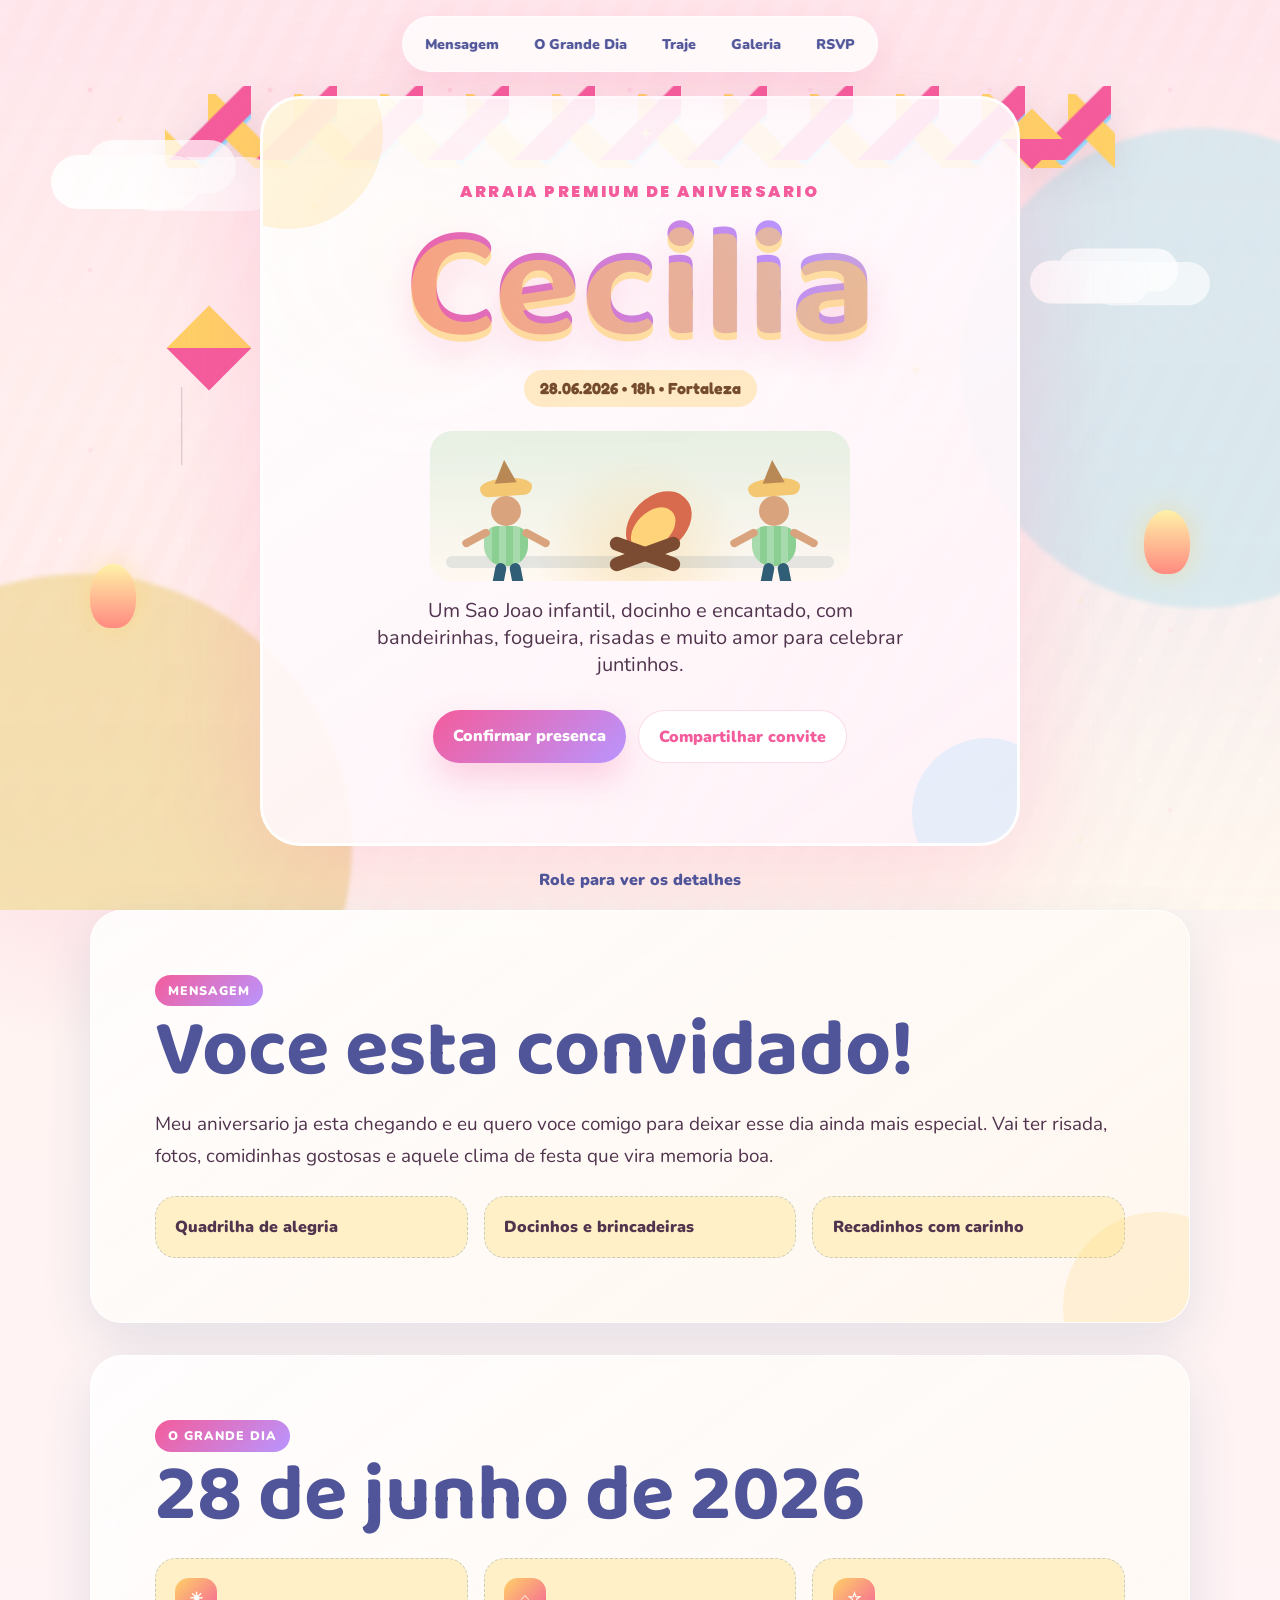
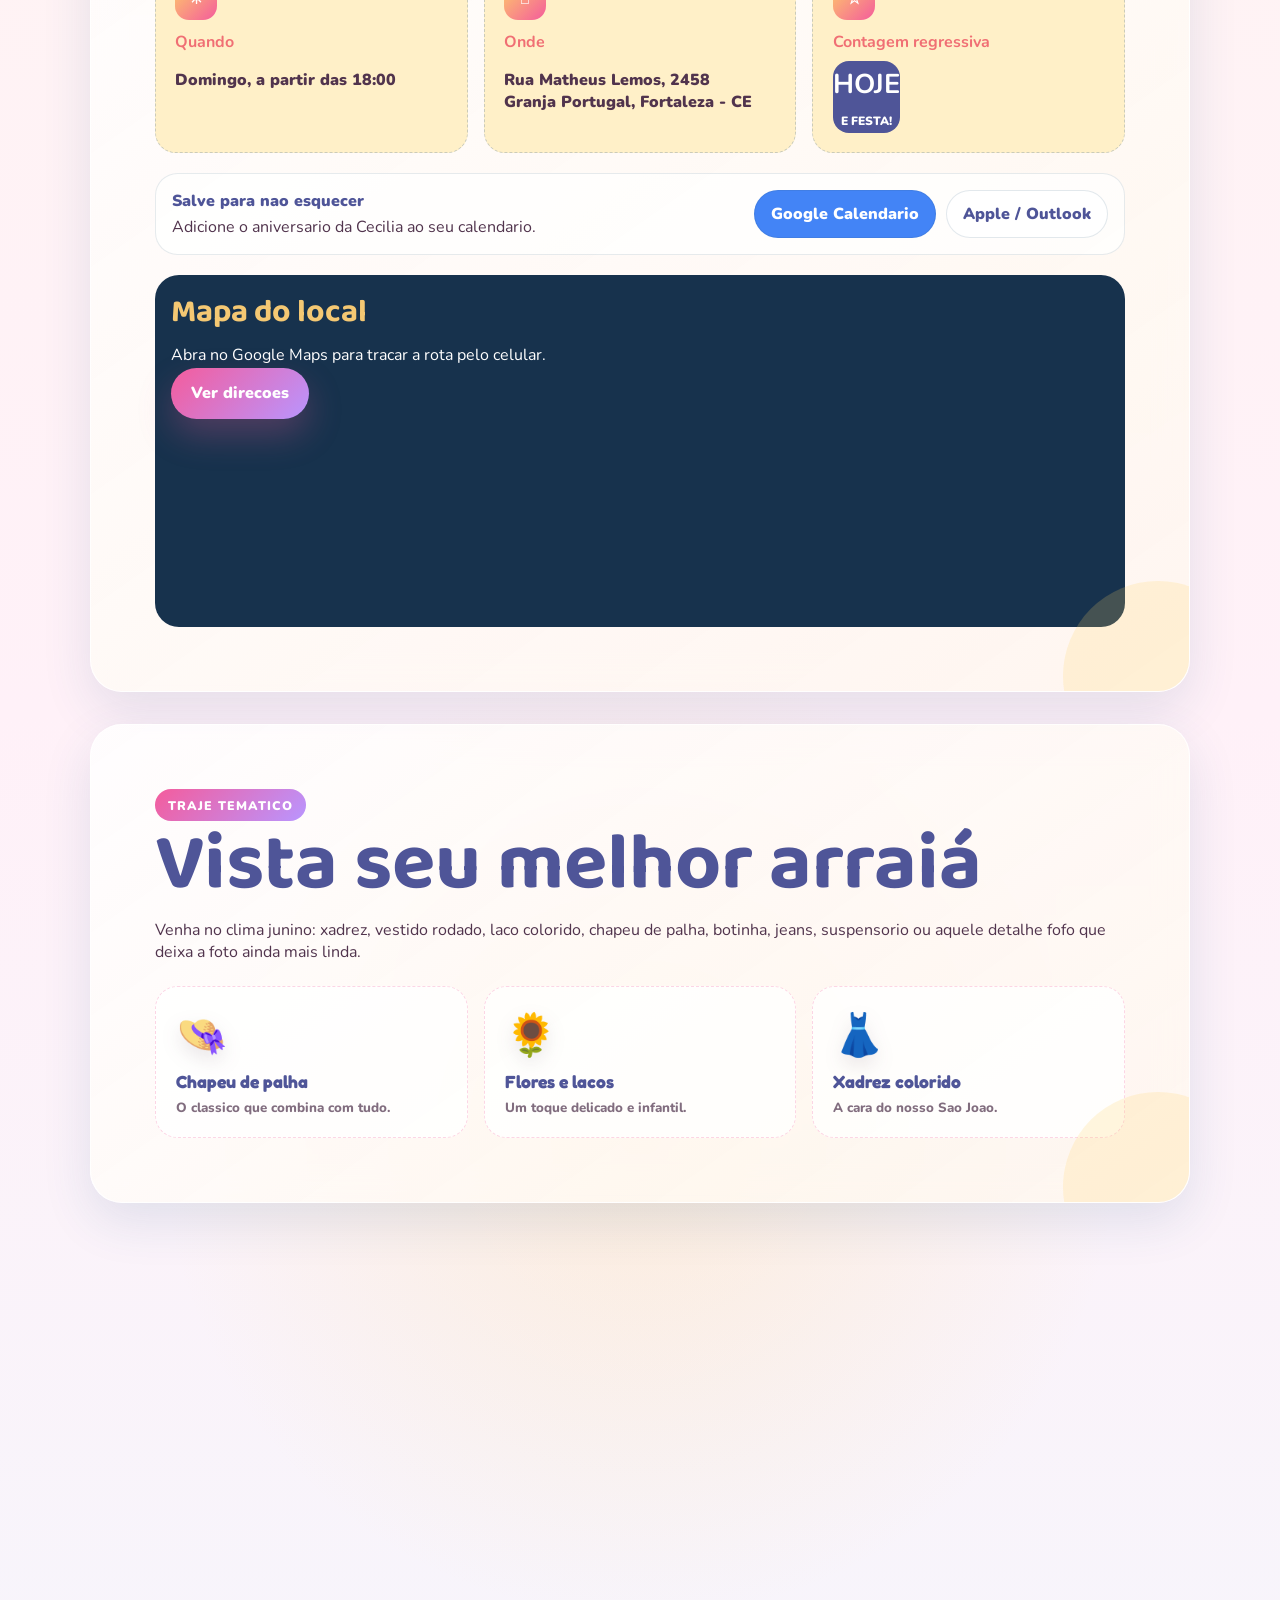
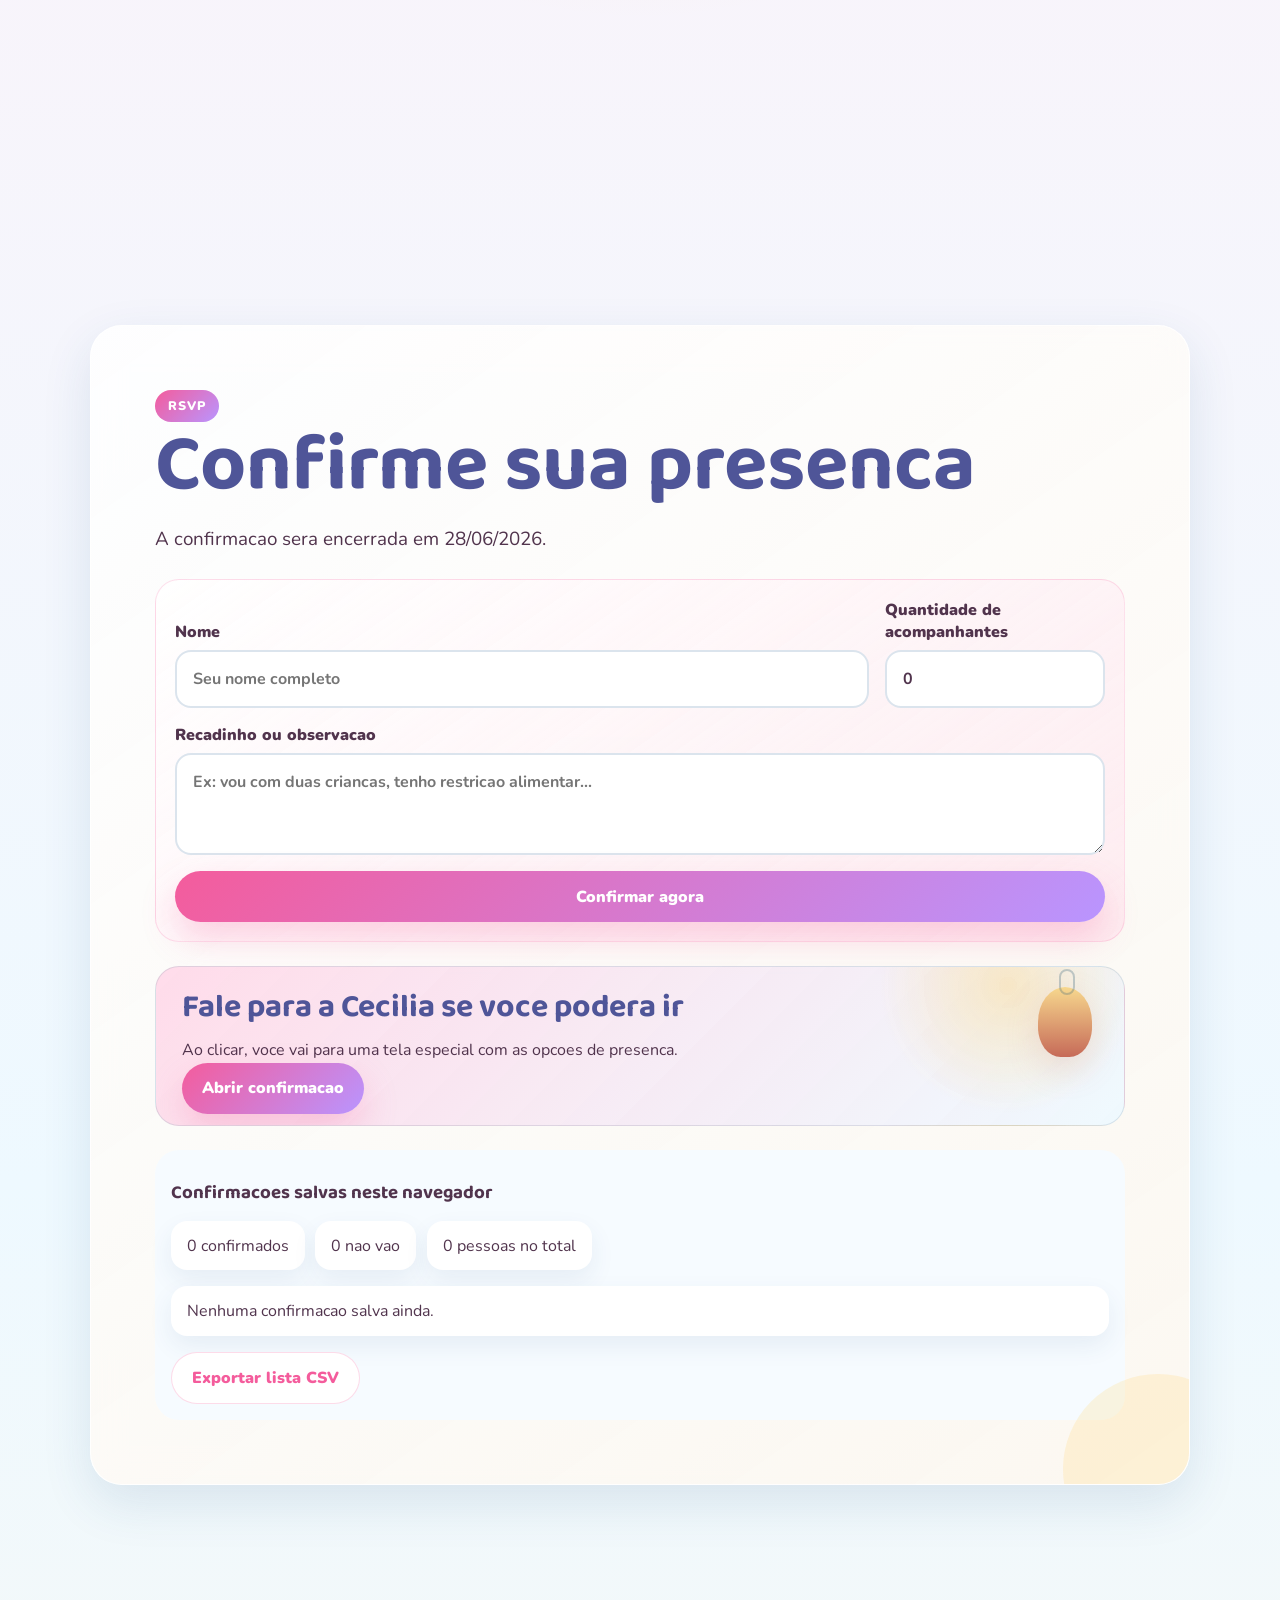
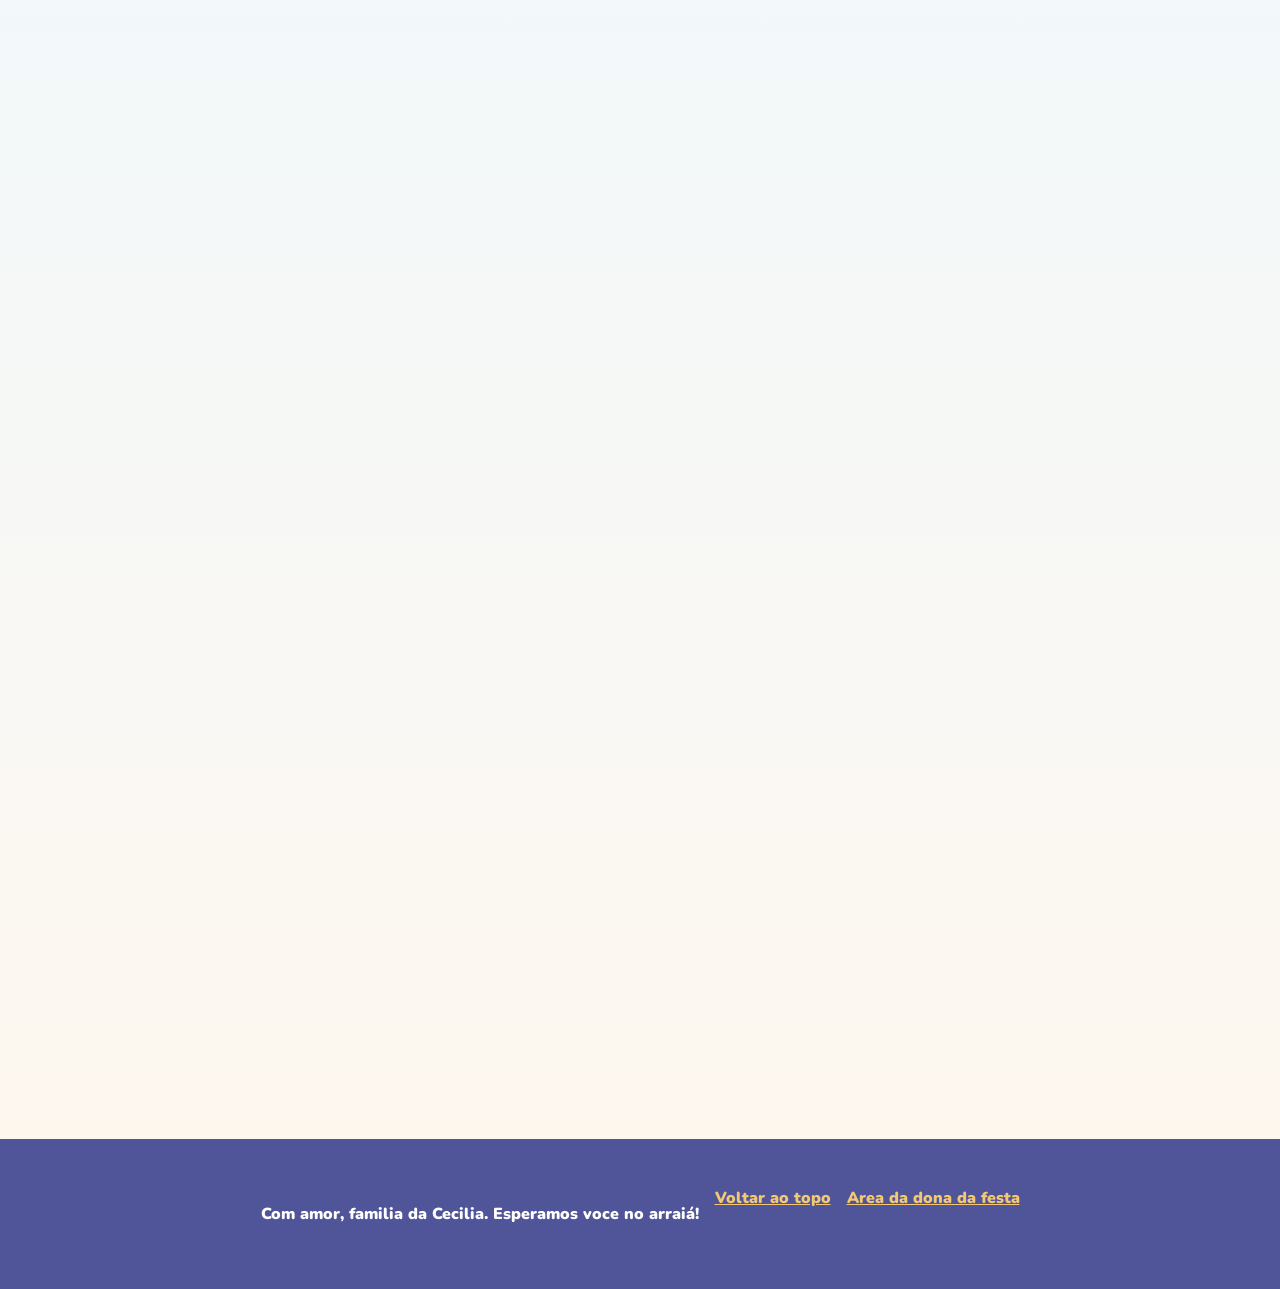
==== commit 974a504e: "Aprimorar convite junino premium" ====
--- a/index.html
+++ b/index.html
@@ -7,22 +7,37 @@
   <meta name="description" content="Convite digital para o aniversario da Cecilia. Confirme sua presenca e deixe um recadinho.">
   <link rel="preconnect" href="https://fonts.googleapis.com">
   <link rel="preconnect" href="https://fonts.gstatic.com" crossorigin>
-  <link href="https://fonts.googleapis.com/css2?family=Baloo+2:wght@500;700;800&family=Nunito:wght@400;700;900&display=swap" rel="stylesheet">
+  <link href="https://fonts.googleapis.com/css2?family=Baloo+2:wght@500;700;800&family=Fredoka:wght@500;600;700&family=Nunito:wght@400;700;900&family=Poppins:wght@600;800&display=swap" rel="stylesheet">
   <link rel="stylesheet" href="styles.css">
 </head>
 <body>
   <header class="hero" id="inicio">
+    <div class="ambient" aria-hidden="true">
+      <span class="cloud cloud-one"></span>
+      <span class="cloud cloud-two"></span>
+      <span class="balloon balloon-pink"></span>
+      <span class="balloon balloon-blue"></span>
+      <span class="kite kite-one"></span>
+      <span class="kite kite-two"></span>
+      <span class="lantern lantern-one"></span>
+      <span class="lantern lantern-two"></span>
+      <span class="sparkle sparkle-one"></span>
+      <span class="sparkle sparkle-two"></span>
+      <span class="sparkle sparkle-three"></span>
+    </div>
     <nav class="nav" aria-label="Navegacao principal">
       <a href="#mensagem">Mensagem</a>
       <a href="#dia">O Grande Dia</a>
+      <a href="#traje">Traje</a>
+      <a href="#galeria">Galeria</a>
       <a href="#rsvp">RSVP</a>
-      <a href="#recados">Recados</a>
     </nav>
 
     <div class="bandeirinhas" aria-hidden="true"></div>
     <div class="hero-card">
-      <p class="eyebrow">Arraia de aniversario</p>
-      <h1>Cecilia</h1>
+      <p class="eyebrow">Arraia premium de aniversario</p>
+      <h1 class="shine-text">Cecilia</h1>
+      <p class="hero-date">28.06.2026 • 18h • Fortaleza</p>
       <div class="sao-joao-stage" aria-label="Animacao de Sao Joao com fogueira e bonecos dancando">
         <div class="dancer dancer-left" aria-hidden="true">
           <span class="hat"></span>
@@ -48,7 +63,7 @@
           <span class="leg leg-two"></span>
         </div>
       </div>
-      <p class="subtitle">Um Sao Joao docinho, colorido na medida certa e cheio de carinho para celebrar juntinhos.</p>
+      <p class="subtitle">Um Sao Joao infantil, docinho e encantado, com bandeirinhas, fogueira, risadas e muito amor para celebrar juntinhos.</p>
       <div class="hero-actions">
         <a class="btn btn-primary" href="rsvp.html">Confirmar presenca</a>
         <button class="btn btn-ghost" id="shareBtn" type="button">Compartilhar convite</button>
@@ -58,7 +73,7 @@
   </header>
 
   <main>
-    <section class="section message" id="mensagem">
+    <section class="section message reveal" id="mensagem">
       <div class="section-label">Mensagem</div>
       <h2>Voce esta convidado!</h2>
       <p>
@@ -72,19 +87,22 @@
       </div>
     </section>
 
-    <section class="section event" id="dia">
+    <section class="section event reveal" id="dia">
       <div class="section-label">O Grande Dia</div>
       <h2>28 de junho de 2026</h2>
       <div class="event-grid">
         <article class="glass-card">
+          <span class="card-icon">☀</span>
           <strong>Quando</strong>
           <p>Domingo, a partir das 18:00</p>
         </article>
         <article class="glass-card">
+          <span class="card-icon">⌂</span>
           <strong>Onde</strong>
           <p>Rua Matheus Lemos, 2458<br>Granja Portugal, Fortaleza - CE</p>
         </article>
         <article class="glass-card countdown-card">
+          <span class="card-icon">☆</span>
           <strong>Contagem regressiva</strong>
           <div class="countdown" id="countdown" aria-live="polite">
             <span><b>--</b>dias</span>
@@ -121,10 +139,50 @@
       </div>
     </section>
 
-    <section class="section rsvp" id="rsvp">
+    <section class="section attire reveal" id="traje">
+      <div class="section-label">Traje tematico</div>
+      <h2>Vista seu melhor arraiá</h2>
+      <p>Venha no clima junino: xadrez, vestido rodado, laco colorido, chapeu de palha, botinha, jeans, suspensorio ou aquele detalhe fofo que deixa a foto ainda mais linda.</p>
+      <div class="attire-grid">
+        <article><span>👒</span><strong>Chapeu de palha</strong><small>O classico que combina com tudo.</small></article>
+        <article><span>🌻</span><strong>Flores e lacos</strong><small>Um toque delicado e infantil.</small></article>
+        <article><span>👗</span><strong>Xadrez colorido</strong><small>A cara do nosso Sao Joao.</small></article>
+      </div>
+    </section>
+
+    <section class="section gallery reveal" id="galeria">
+      <div class="section-label">Galeria decorativa</div>
+      <h2>Um cantinho cheio de encanto</h2>
+      <div class="gallery-grid" aria-label="Ilustracoes decorativas de festa junina infantil">
+        <article class="gallery-card sunflowers"><span>🌻</span><strong>Girassois dançando</strong></article>
+        <article class="gallery-card balloons"><span>🎈</span><strong>Baloes subindo</strong></article>
+        <article class="gallery-card corn"><span>🌽</span><strong>Milho e quitutes</strong></article>
+        <article class="gallery-card stars"><span>✨</span><strong>Ceu brilhante</strong></article>
+        <article class="gallery-card hats"><span>👒</span><strong>Caipirinhas fofos</strong></article>
+        <article class="gallery-card lanterns"><span>🏮</span><strong>Lanternas coloridas</strong></article>
+      </div>
+    </section>
+
+    <section class="section rsvp reveal" id="rsvp">
       <div class="section-label">RSVP</div>
       <h2>Confirme sua presenca</h2>
       <p class="deadline">A confirmacao sera encerrada em 28/06/2026.</p>
+      <form class="rsvp-form premium-form" id="rsvpForm">
+        <input type="hidden" name="status" value="Vou">
+        <label>
+          Nome
+          <input type="text" name="name" placeholder="Seu nome completo" required maxlength="100">
+        </label>
+        <label>
+          Quantidade de acompanhantes
+          <input type="number" name="guests" min="0" max="20" value="0" required>
+        </label>
+        <label>
+          Recadinho ou observacao
+          <textarea name="note" rows="3" placeholder="Ex: vou com duas criancas, tenho restricao alimentar..."></textarea>
+        </label>
+        <button class="btn btn-primary" type="submit">Confirmar agora</button>
+      </form>
       <div class="rsvp-invite-card">
         <div class="floating-lantern" aria-hidden="true"></div>
         <h3>Fale para a Cecilia se voce podera ir</h3>
@@ -140,7 +198,7 @@
       </div>
     </section>
 
-    <section class="section gifts">
+    <section class="section gifts reveal">
       <div class="section-label">Presentes</div>
       <h2>Ideias com carinho</h2>
       <p>Se quiser presentear, aqui vao ideias simples para inspirar. Voce pode editar esses itens no arquivo <strong>index.html</strong>.</p>
@@ -152,7 +210,7 @@
       </div>
     </section>
 
-    <section class="section testimonials" id="recados">
+    <section class="section testimonials reveal" id="recados">
       <div class="section-label">Recadinhos</div>
       <h2>Deixe um recado para a Cecilia</h2>
       <form class="message-form" id="messageForm">
@@ -165,7 +223,7 @@
   </main>
 
   <footer class="footer">
-    <p>Com amor, familia da Cecilia.</p>
+    <p>Com amor, familia da Cecilia. Esperamos voce no arraiá!</p>
     <a href="#inicio">Voltar ao topo</a>
     <a href="admin.html">Area da dona da festa</a>
   </footer>
--- a/styles.css
+++ b/styles.css
@@ -999,3 +999,433 @@
   .admin-grid { grid-template-columns: repeat(2, 1fr); }
   .admin-table { font-size: .86rem; }
 }
+
+/* Premium Festa Junina layer */
+:root {
+  --ink: #51344d;
+  --paper: #fff7ed;
+  --cream: #fff0c8;
+  --pink: #f45c9c;
+  --pink-soft: #ffd7e8;
+  --lilac: #b995ff;
+  --gold: #ffd166;
+  --sky: #91d9ff;
+  --straw: #f4dfad;
+  --wood: #8a5538;
+  --blue-dark: #4f5598;
+  --green: #8bcf93;
+  --red: #f06f74;
+  --shadow: 0 26px 90px rgba(116, 67, 104, .18);
+}
+
+body {
+  font-family: "Nunito", sans-serif;
+  background:
+    radial-gradient(circle at 8% 12%, rgba(244, 92, 156, .22), transparent 20rem),
+    radial-gradient(circle at 92% 10%, rgba(145, 217, 255, .28), transparent 22rem),
+    radial-gradient(circle at 50% 45%, rgba(255, 209, 102, .20), transparent 30rem),
+    linear-gradient(180deg, #fff7ed 0%, #fff1f8 38%, #eef9ff 72%, #fff7ed 100%);
+}
+
+body::before {
+  content: "";
+  position: fixed;
+  inset: 0;
+  pointer-events: none;
+  z-index: 0;
+  background-image:
+    radial-gradient(circle, rgba(255,255,255,.95) 0 2px, transparent 3px),
+    radial-gradient(circle, rgba(244,92,156,.28) 0 2px, transparent 3px),
+    radial-gradient(circle, rgba(255,209,102,.38) 0 2px, transparent 3px);
+  background-size: 120px 120px, 180px 180px, 240px 240px;
+  animation: particleDrift 18s linear infinite;
+}
+
+main, .footer { position: relative; z-index: 1; }
+
+.hero {
+  background:
+    linear-gradient(180deg, rgba(255, 215, 232, .54), rgba(255, 247, 237, .78)),
+    repeating-linear-gradient(115deg, rgba(255,255,255,.35) 0 16px, transparent 16px 32px);
+}
+
+.hero-card {
+  overflow: hidden;
+  background:
+    linear-gradient(145deg, rgba(255,255,255,.92), rgba(255,241,248,.88)),
+    radial-gradient(circle at 20% 20%, rgba(255,209,102,.32), transparent 14rem);
+  border: 3px solid rgba(255,255,255,.88);
+  box-shadow: 0 34px 120px rgba(244, 92, 156, .20);
+  animation: heroReveal .9s cubic-bezier(.2,.9,.2,1) both;
+}
+
+.hero-card::before,
+.hero-card::after {
+  content: "";
+  position: absolute;
+  border-radius: 999px;
+  opacity: .22;
+  pointer-events: none;
+}
+.hero-card::before {
+  width: 190px;
+  height: 190px;
+  left: -70px;
+  top: -60px;
+  background: var(--gold);
+}
+.hero-card::after {
+  width: 150px;
+  height: 150px;
+  right: -45px;
+  bottom: -45px;
+  background: var(--sky);
+}
+
+.eyebrow {
+  color: var(--pink);
+  font-family: "Poppins", sans-serif;
+}
+
+h1, h2, h3 { font-family: "Baloo 2", "Fredoka", cursive; }
+
+h1 {
+  color: var(--pink);
+  text-shadow:
+    0 7px 0 rgba(255,209,102,.58),
+    0 18px 36px rgba(244,92,156,.20);
+}
+
+.shine-text {
+  background: linear-gradient(90deg, var(--pink), var(--lilac), var(--gold), var(--pink));
+  background-size: 220% auto;
+  color: transparent;
+  -webkit-background-clip: text;
+  background-clip: text;
+  animation: textShine 4s linear infinite;
+}
+
+.hero-date {
+  display: inline-flex;
+  margin: .35rem 0 .5rem;
+  padding: .55rem 1rem;
+  border-radius: 999px;
+  color: #744b2d;
+  background: rgba(255, 209, 102, .36);
+  font-family: "Fredoka", sans-serif;
+  font-weight: 700;
+}
+
+.nav {
+  background: rgba(255,255,255,.76);
+  box-shadow: 0 12px 38px rgba(244,92,156,.16);
+}
+.nav a:hover {
+  background: linear-gradient(135deg, var(--pink), var(--lilac));
+  color: white;
+}
+
+.bandeirinhas {
+  filter: drop-shadow(0 12px 18px rgba(81,52,77,.12));
+  background:
+    linear-gradient(135deg, transparent 48%, #f45c9c 50% 70%, transparent 72%) 0 0 / 86px 74px repeat-x,
+    linear-gradient(225deg, transparent 48%, #ffd166 50% 70%, transparent 72%) 43px 8px / 86px 74px repeat-x,
+    linear-gradient(135deg, transparent 48%, #91d9ff 50% 70%, transparent 72%) 86px 5px / 86px 74px repeat-x;
+}
+
+.ambient span {
+  position: absolute;
+  z-index: 3;
+  pointer-events: none;
+}
+
+.cloud {
+  width: 150px;
+  height: 54px;
+  border-radius: 999px;
+  background: rgba(255,255,255,.86);
+  box-shadow: 35px -15px 0 rgba(255,255,255,.72), 75px 2px 0 rgba(255,255,255,.62);
+  animation: cloudFloat 10s ease-in-out infinite;
+}
+.cloud-one { left: 4%; top: 17%; }
+.cloud-two { right: 9%; top: 28%; transform: scale(.8); animation-delay: 1.8s; }
+
+.balloon {
+  width: 72px;
+  height: 90px;
+  border-radius: 48% 48% 44% 44%;
+  box-shadow: inset -10px -14px 0 rgba(0,0,0,.08);
+  animation: slowRise 11s ease-in-out infinite;
+}
+.balloon::after {
+  content: "";
+  position: absolute;
+  left: 35px;
+  top: 88px;
+  width: 1px;
+  height: 76px;
+  background: rgba(81,52,77,.28);
+}
+.balloon-pink { left: 10%; bottom: -110px; background: linear-gradient(135deg, #ff8abc, var(--pink)); }
+.balloon-blue { right: 13%; bottom: -150px; background: linear-gradient(135deg, #c7f0ff, var(--sky)); animation-delay: 3s; }
+
+.kite {
+  width: 60px;
+  height: 60px;
+  background: linear-gradient(135deg, var(--gold) 0 50%, var(--pink) 50%);
+  transform: rotate(45deg);
+  animation: kiteGlide 5s ease-in-out infinite;
+}
+.kite::after {
+  content: "";
+  position: absolute;
+  right: -45px;
+  bottom: -45px;
+  width: 78px;
+  height: 1px;
+  background: rgba(81,52,77,.24);
+  transform: rotate(45deg);
+}
+.kite-one { left: 14%; top: 35%; }
+.kite-two { right: 17%; top: 12%; transform: rotate(45deg) scale(.72); animation-delay: 1.2s; }
+
+.lantern {
+  width: 46px;
+  height: 64px;
+  border-radius: 50% 50% 42% 42%;
+  background: linear-gradient(#fff2a8, #ff8a80);
+  box-shadow: 0 0 28px rgba(255,209,102,.45);
+  animation: lanternFloat 3.5s ease-in-out infinite;
+}
+.lantern-one { left: 7%; top: 62%; }
+.lantern-two { right: 7%; top: 56%; animation-delay: .8s; }
+
+.sparkle {
+  width: 12px;
+  height: 12px;
+  background: var(--gold);
+  clip-path: polygon(50% 0, 62% 36%, 100% 50%, 62% 64%, 50% 100%, 38% 64%, 0 50%, 38% 36%);
+  animation: twinkle 1.8s ease-in-out infinite;
+}
+.sparkle-one { left: 24%; top: 22%; }
+.sparkle-two { right: 28%; top: 40%; animation-delay: .55s; }
+.sparkle-three { left: 50%; top: 14%; animation-delay: 1s; }
+
+.section {
+  position: relative;
+  overflow: hidden;
+  background:
+    linear-gradient(145deg, rgba(255,255,255,.84), rgba(255,247,237,.78));
+  border: 1px solid rgba(255,255,255,.9);
+  backdrop-filter: blur(16px);
+}
+
+.section::after {
+  content: "";
+  position: absolute;
+  inset: auto -4rem -5rem auto;
+  width: 190px;
+  height: 190px;
+  border-radius: 50%;
+  background: rgba(255,209,102,.20);
+}
+
+.section-label {
+  background: linear-gradient(135deg, var(--pink), var(--lilac));
+}
+
+.glass-card,
+.mini-cards span,
+.gift-grid article,
+.attire-grid article,
+.gallery-card {
+  transition: transform .24s ease, box-shadow .24s ease, border-color .24s ease;
+}
+.glass-card:hover,
+.mini-cards span:hover,
+.gift-grid article:hover,
+.attire-grid article:hover,
+.gallery-card:hover {
+  transform: translateY(-7px) rotate(-.6deg);
+  box-shadow: 0 20px 46px rgba(244,92,156,.16);
+  border-color: rgba(244,92,156,.34);
+}
+
+.card-icon {
+  display: grid;
+  place-items: center;
+  width: 42px;
+  height: 42px;
+  margin-bottom: .7rem;
+  border-radius: 14px;
+  color: white;
+  background: linear-gradient(135deg, var(--gold), var(--pink));
+  font-weight: 900;
+}
+
+.btn-primary {
+  background: linear-gradient(135deg, var(--pink), var(--lilac));
+  box-shadow: 0 16px 34px rgba(244, 92, 156, .26);
+  animation: buttonPulse 2.2s ease-in-out infinite;
+}
+.btn-ghost {
+  color: var(--pink);
+  border-color: rgba(244,92,156,.22);
+}
+
+.attire-grid,
+.gallery-grid {
+  display: grid;
+  grid-template-columns: repeat(3, 1fr);
+  gap: 1rem;
+  margin-top: 1.4rem;
+}
+.attire-grid article,
+.gallery-card {
+  min-height: 150px;
+  display: grid;
+  align-content: center;
+  gap: .45rem;
+  padding: 1.25rem;
+  border-radius: 1.4rem;
+  background: rgba(255,255,255,.78);
+  border: 1px dashed rgba(244,92,156,.25);
+}
+.attire-grid span,
+.gallery-card span {
+  font-size: 2.6rem;
+  filter: drop-shadow(0 8px 10px rgba(81,52,77,.12));
+}
+.attire-grid strong,
+.gallery-card strong {
+  color: var(--blue-dark);
+  font-family: "Fredoka", sans-serif;
+  font-size: 1.1rem;
+}
+.attire-grid small {
+  color: rgba(81,52,77,.72);
+  font-weight: 800;
+}
+
+.gallery-card:nth-child(1) { background: linear-gradient(145deg, #fff9cf, #fff); }
+.gallery-card:nth-child(2) { background: linear-gradient(145deg, #ffe2ef, #fff); }
+.gallery-card:nth-child(3) { background: linear-gradient(145deg, #fff1c6, #fff); }
+.gallery-card:nth-child(4) { background: linear-gradient(145deg, #e7dcff, #fff); }
+.gallery-card:nth-child(5) { background: linear-gradient(145deg, #f5e0bb, #fff); }
+.gallery-card:nth-child(6) { background: linear-gradient(145deg, #dff5ff, #fff); }
+
+.premium-form {
+  grid-template-columns: 1fr 220px;
+  align-items: end;
+  padding: 1.2rem;
+  border-radius: 1.5rem;
+  background: linear-gradient(145deg, rgba(255,255,255,.82), rgba(255,215,232,.42));
+  border: 1px solid rgba(244,92,156,.18);
+}
+.premium-form label:nth-of-type(3),
+.premium-form button {
+  grid-column: 1 / -1;
+}
+
+.rsvp-invite-card {
+  background:
+    radial-gradient(circle at 88% 12%, rgba(255,209,102,.35), transparent 8rem),
+    linear-gradient(135deg, rgba(255,215,232,.86), rgba(238,249,255,.94));
+}
+
+.confetti-piece {
+  position: fixed;
+  z-index: 999;
+  width: 10px;
+  height: 14px;
+  border-radius: 3px;
+  pointer-events: none;
+  animation: confettiFall .9s ease-out forwards;
+}
+
+.firework {
+  position: fixed;
+  z-index: 2;
+  width: 6px;
+  height: 6px;
+  pointer-events: none;
+  border-radius: 50%;
+  box-shadow:
+    0 -30px 0 var(--gold),
+    22px -22px 0 var(--pink),
+    30px 0 0 var(--sky),
+    22px 22px 0 var(--lilac),
+    0 30px 0 var(--gold),
+    -22px 22px 0 var(--pink),
+    -30px 0 0 var(--sky),
+    -22px -22px 0 var(--lilac);
+  animation: fireworkPop 1s ease-out forwards;
+}
+
+.reveal {
+  opacity: 0;
+  transform: translateY(36px) scale(.98);
+  transition: opacity .7s ease, transform .7s ease;
+}
+.reveal.is-visible {
+  opacity: 1;
+  transform: translateY(0) scale(1);
+}
+
+@keyframes heroReveal {
+  from { opacity: 0; transform: translateY(34px) scale(.94); }
+  to { opacity: 1; transform: translateY(0) scale(1); }
+}
+@keyframes textShine {
+  to { background-position: 220% center; }
+}
+@keyframes particleDrift {
+  to { background-position: 120px 240px, -180px 180px, 240px -240px; }
+}
+@keyframes cloudFloat {
+  0%, 100% { transform: translateX(0); }
+  50% { transform: translateX(24px); }
+}
+@keyframes slowRise {
+  0% { transform: translateY(0) rotate(-4deg); opacity: 0; }
+  12% { opacity: .9; }
+  100% { transform: translateY(-120vh) rotate(5deg); opacity: 0; }
+}
+@keyframes kiteGlide {
+  0%, 100% { translate: 0 0; }
+  50% { translate: 18px -16px; }
+}
+@keyframes twinkle {
+  0%, 100% { transform: scale(.6) rotate(0); opacity: .45; }
+  50% { transform: scale(1.2) rotate(45deg); opacity: 1; }
+}
+@keyframes buttonPulse {
+  0%, 100% { box-shadow: 0 16px 34px rgba(244, 92, 156, .26); }
+  50% { box-shadow: 0 16px 44px rgba(244, 92, 156, .42); }
+}
+@keyframes confettiFall {
+  to { transform: translate(var(--x), var(--y)) rotate(540deg); opacity: 0; }
+}
+@keyframes fireworkPop {
+  0% { transform: scale(.15); opacity: 0; }
+  18% { opacity: 1; }
+  100% { transform: scale(1.5); opacity: 0; }
+}
+
+@media (max-width: 780px) {
+  .ambient .cloud,
+  .ambient .kite-two,
+  .ambient .lantern-two { display: none; }
+  .attire-grid,
+  .gallery-grid,
+  .premium-form {
+    grid-template-columns: 1fr;
+  }
+  .premium-form label:nth-of-type(3),
+  .premium-form button {
+    grid-column: auto;
+  }
+  .hero-card {
+    border-radius: 1.8rem;
+  }
+}
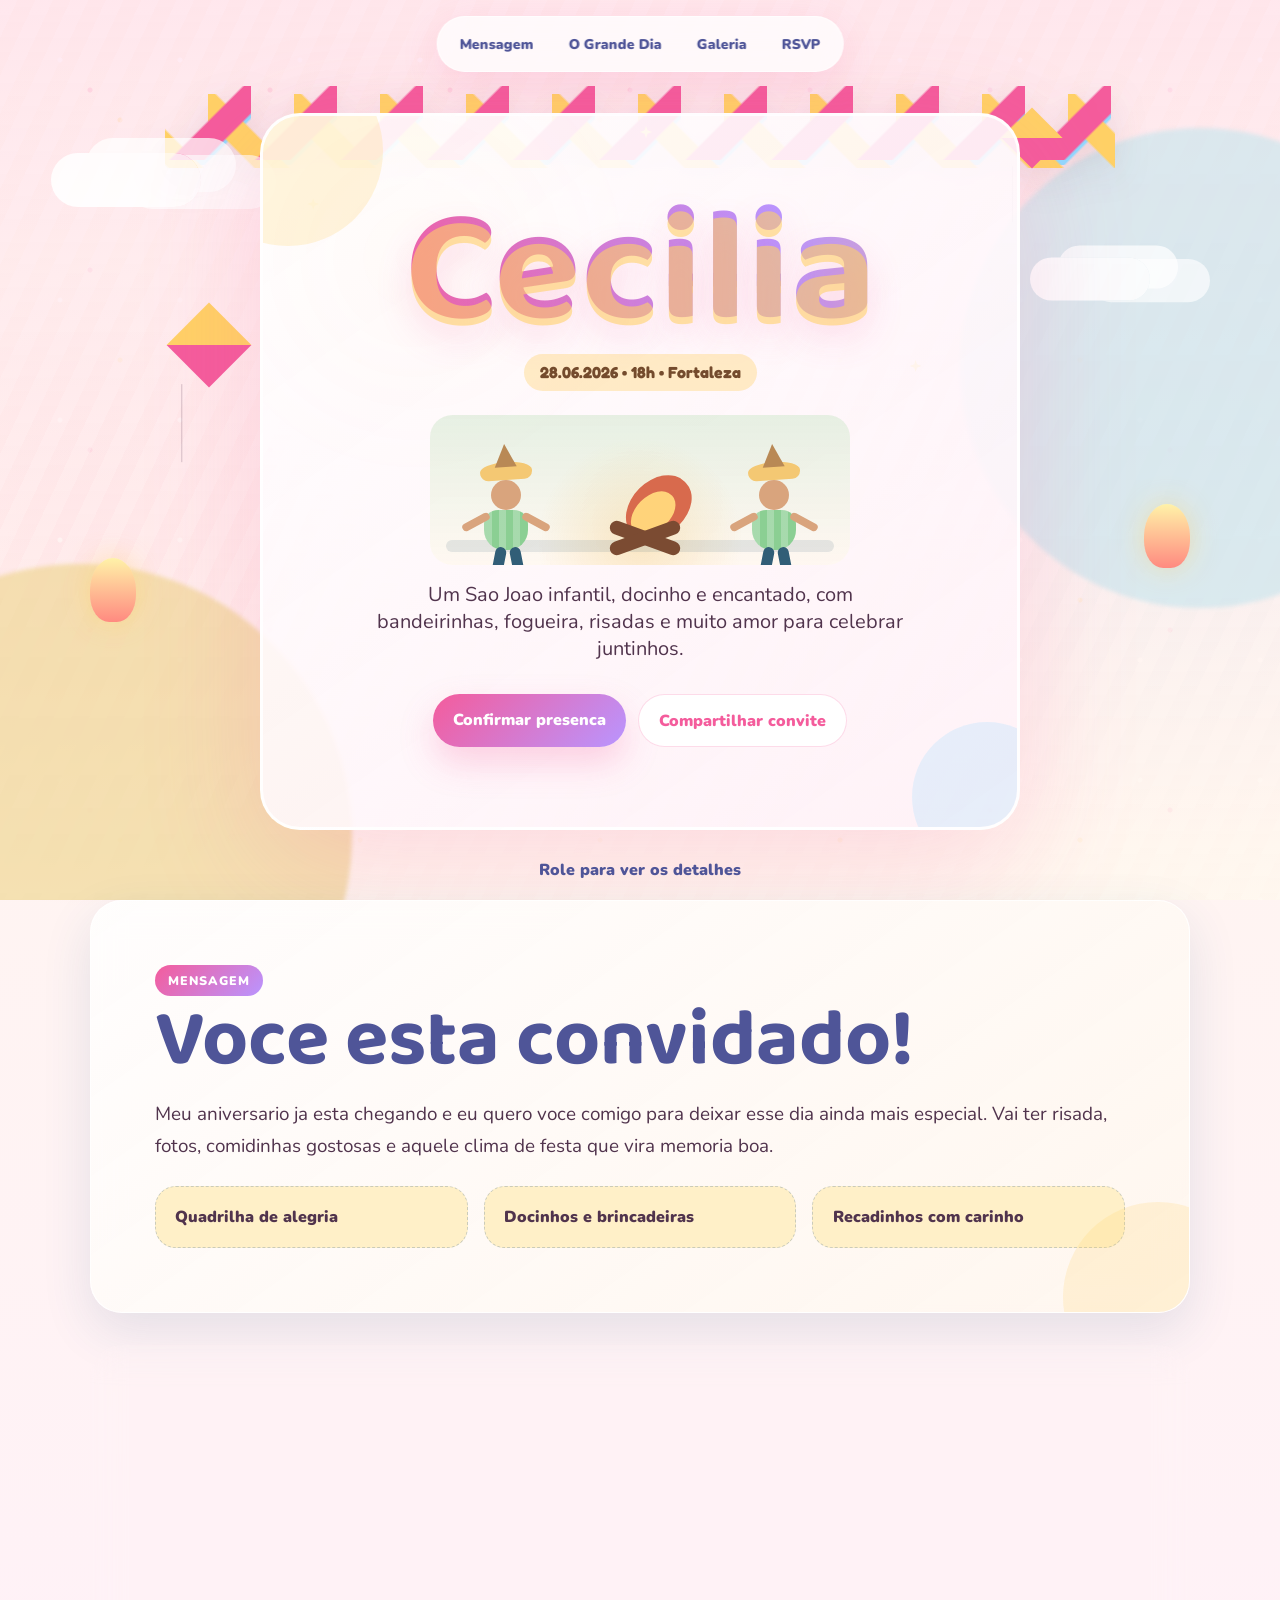
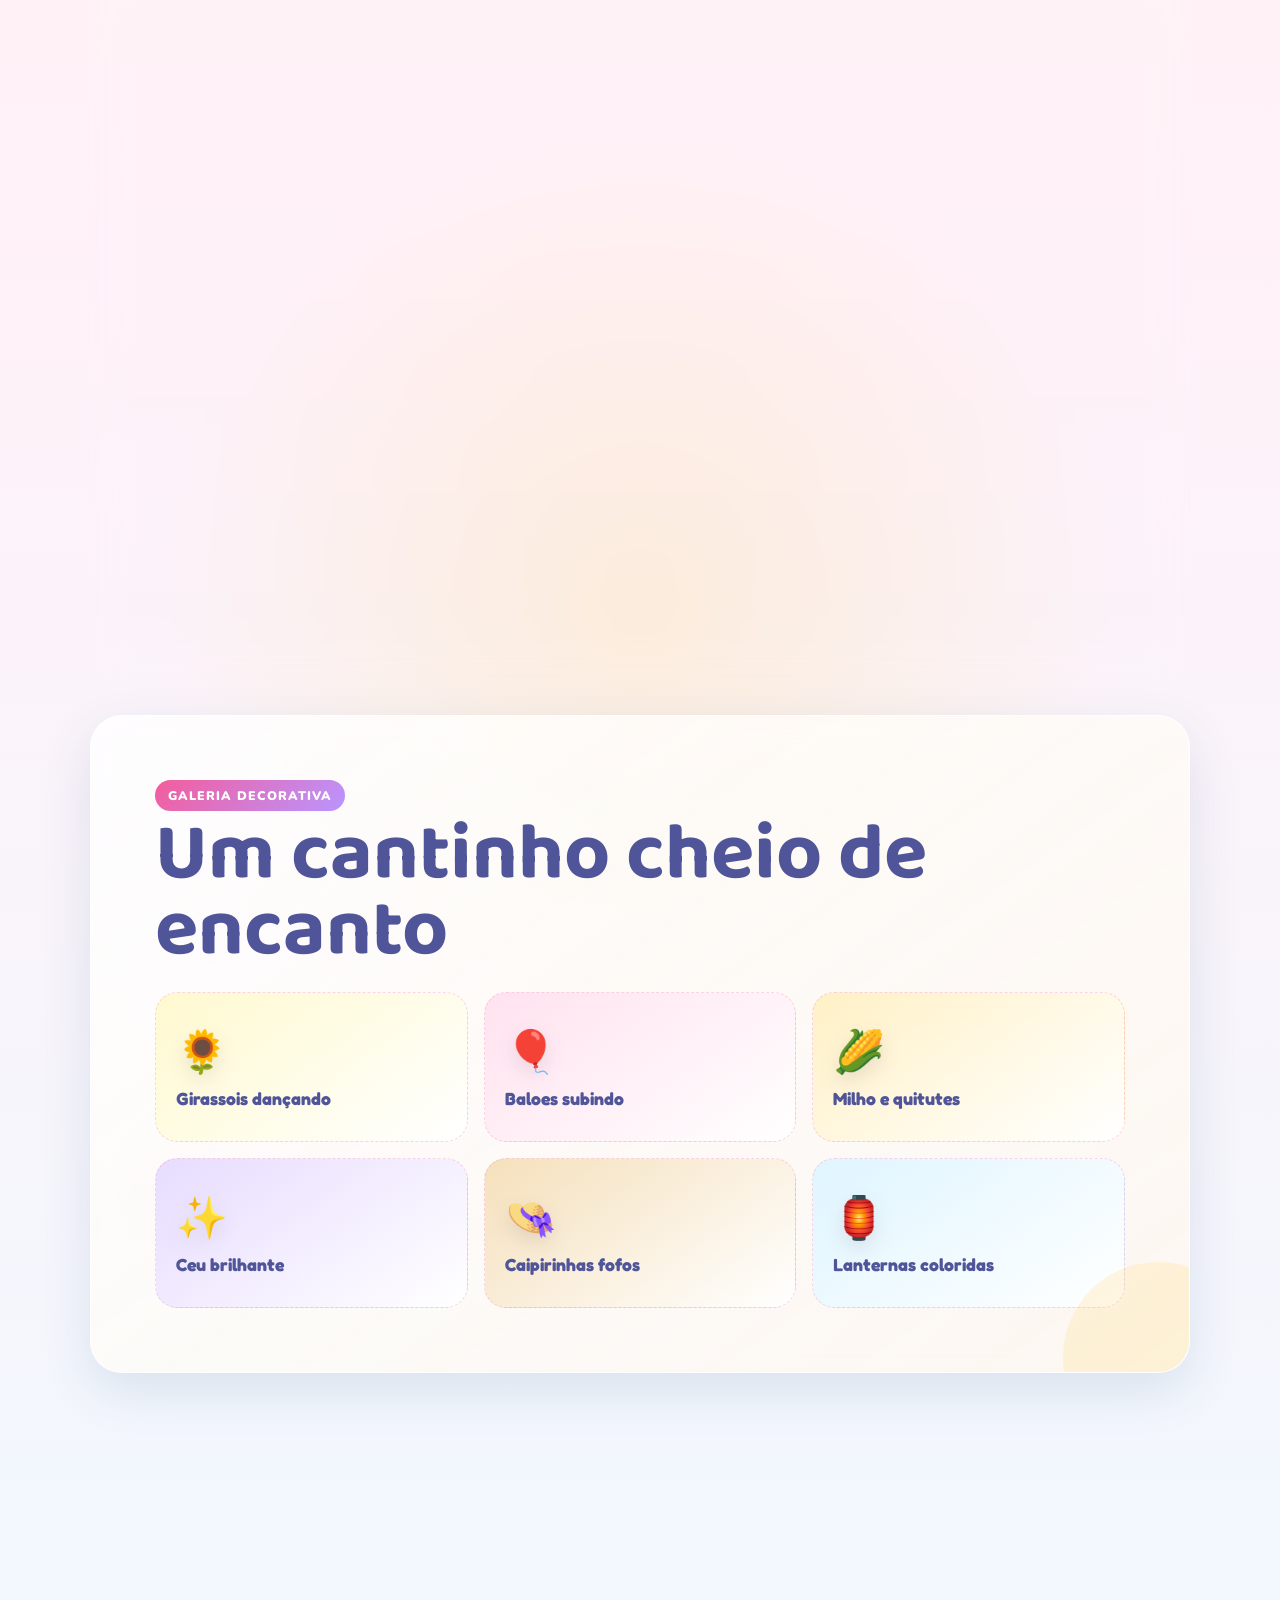
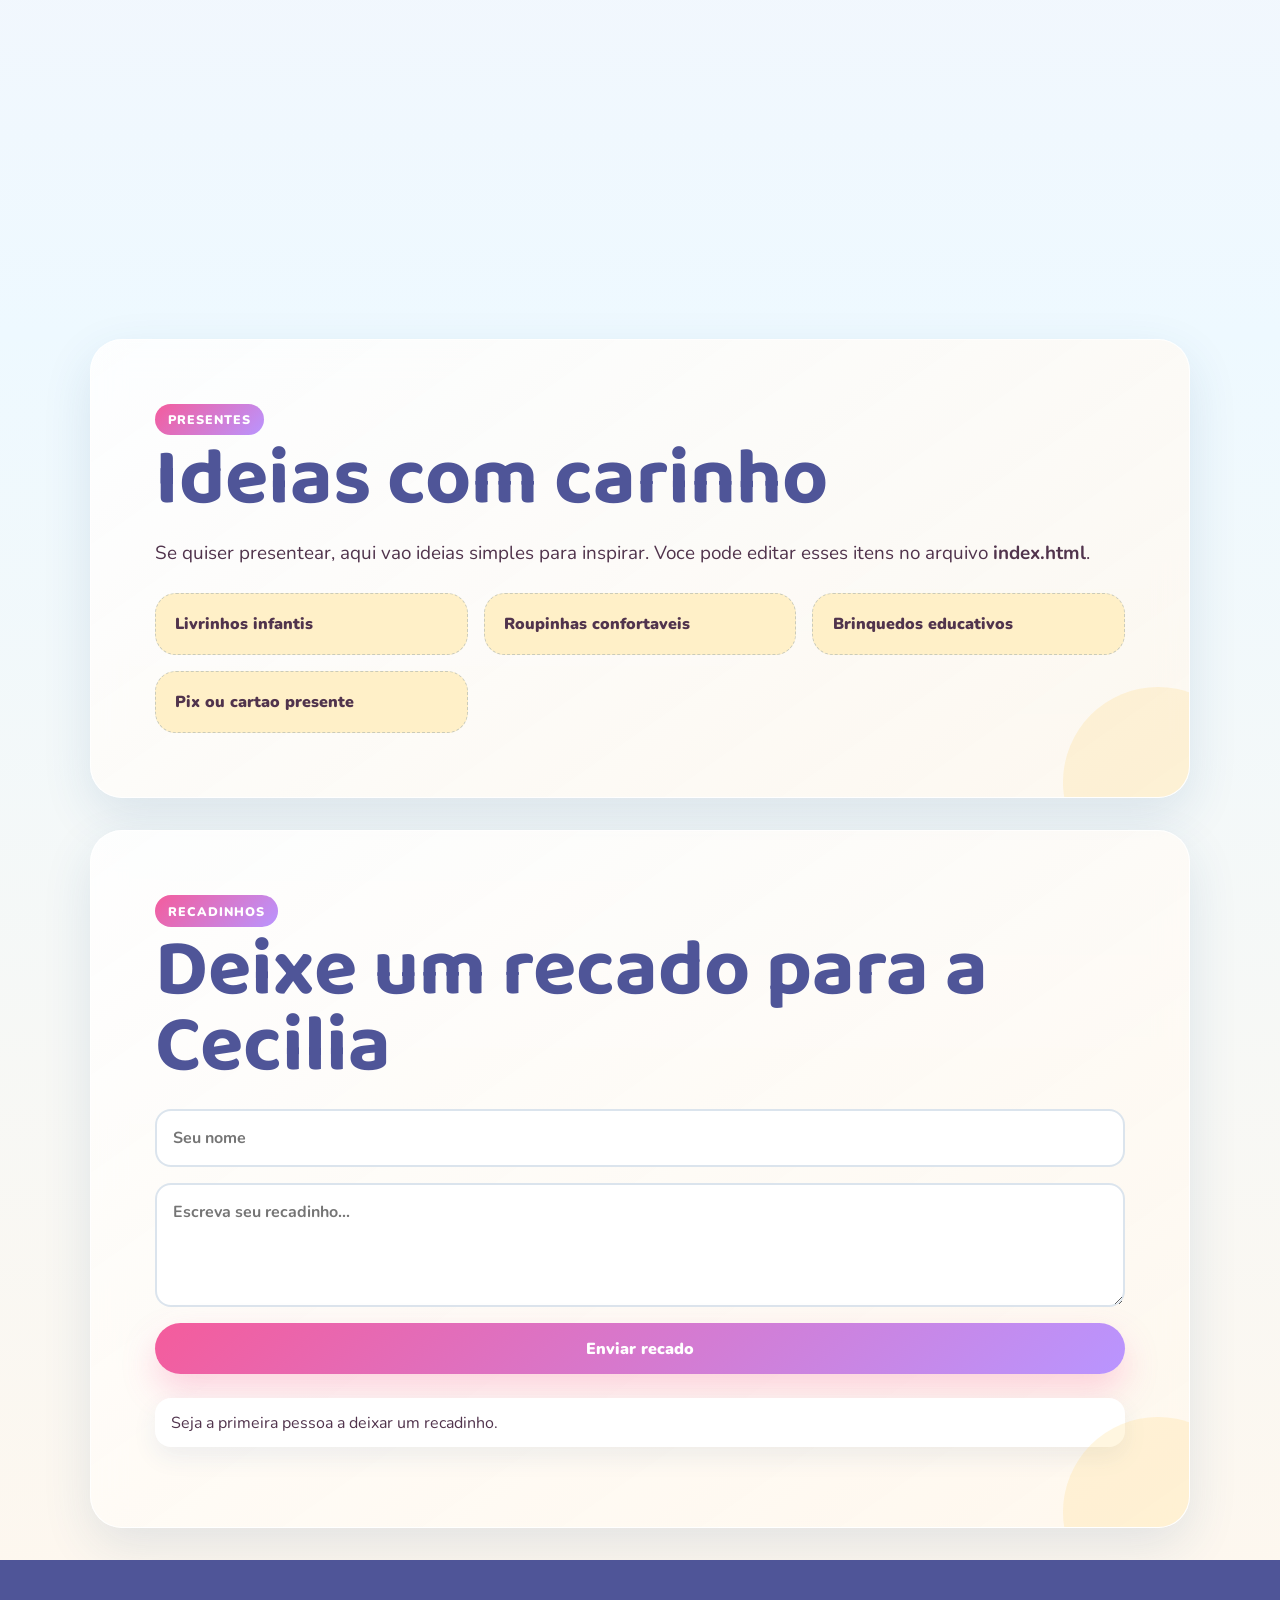
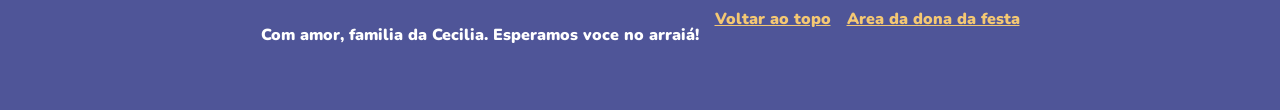
==== commit a2cb9edb: "Ajustar blocos do convite principal" ====
--- a/index.html
+++ b/index.html
@@ -28,14 +28,12 @@
     <nav class="nav" aria-label="Navegacao principal">
       <a href="#mensagem">Mensagem</a>
       <a href="#dia">O Grande Dia</a>
-      <a href="#traje">Traje</a>
       <a href="#galeria">Galeria</a>
       <a href="#rsvp">RSVP</a>
     </nav>
 
     <div class="bandeirinhas" aria-hidden="true"></div>
     <div class="hero-card">
-      <p class="eyebrow">Arraia premium de aniversario</p>
       <h1 class="shine-text">Cecilia</h1>
       <p class="hero-date">28.06.2026 • 18h • Fortaleza</p>
       <div class="sao-joao-stage" aria-label="Animacao de Sao Joao com fogueira e bonecos dancando">
@@ -139,17 +137,6 @@
       </div>
     </section>
 
-    <section class="section attire reveal" id="traje">
-      <div class="section-label">Traje tematico</div>
-      <h2>Vista seu melhor arraiá</h2>
-      <p>Venha no clima junino: xadrez, vestido rodado, laco colorido, chapeu de palha, botinha, jeans, suspensorio ou aquele detalhe fofo que deixa a foto ainda mais linda.</p>
-      <div class="attire-grid">
-        <article><span>👒</span><strong>Chapeu de palha</strong><small>O classico que combina com tudo.</small></article>
-        <article><span>🌻</span><strong>Flores e lacos</strong><small>Um toque delicado e infantil.</small></article>
-        <article><span>👗</span><strong>Xadrez colorido</strong><small>A cara do nosso Sao Joao.</small></article>
-      </div>
-    </section>
-
     <section class="section gallery reveal" id="galeria">
       <div class="section-label">Galeria decorativa</div>
       <h2>Um cantinho cheio de encanto</h2>
@@ -167,34 +154,11 @@
       <div class="section-label">RSVP</div>
       <h2>Confirme sua presenca</h2>
       <p class="deadline">A confirmacao sera encerrada em 28/06/2026.</p>
-      <form class="rsvp-form premium-form" id="rsvpForm">
-        <input type="hidden" name="status" value="Vou">
-        <label>
-          Nome
-          <input type="text" name="name" placeholder="Seu nome completo" required maxlength="100">
-        </label>
-        <label>
-          Quantidade de acompanhantes
-          <input type="number" name="guests" min="0" max="20" value="0" required>
-        </label>
-        <label>
-          Recadinho ou observacao
-          <textarea name="note" rows="3" placeholder="Ex: vou com duas criancas, tenho restricao alimentar..."></textarea>
-        </label>
-        <button class="btn btn-primary" type="submit">Confirmar agora</button>
-      </form>
       <div class="rsvp-invite-card">
         <div class="floating-lantern" aria-hidden="true"></div>
         <h3>Fale para a Cecilia se voce podera ir</h3>
         <p>Ao clicar, voce vai para uma tela especial com as opcoes de presenca.</p>
         <a class="btn btn-primary" href="rsvp.html">Abrir confirmacao</a>
-      </div>
-
-      <div class="panel">
-        <h3>Confirmacoes salvas neste navegador</h3>
-        <div class="stats" id="rsvpStats"></div>
-        <div class="list" id="rsvpList"></div>
-        <button class="btn btn-ghost" id="exportBtn" type="button">Exportar lista CSV</button>
       </div>
     </section>
 
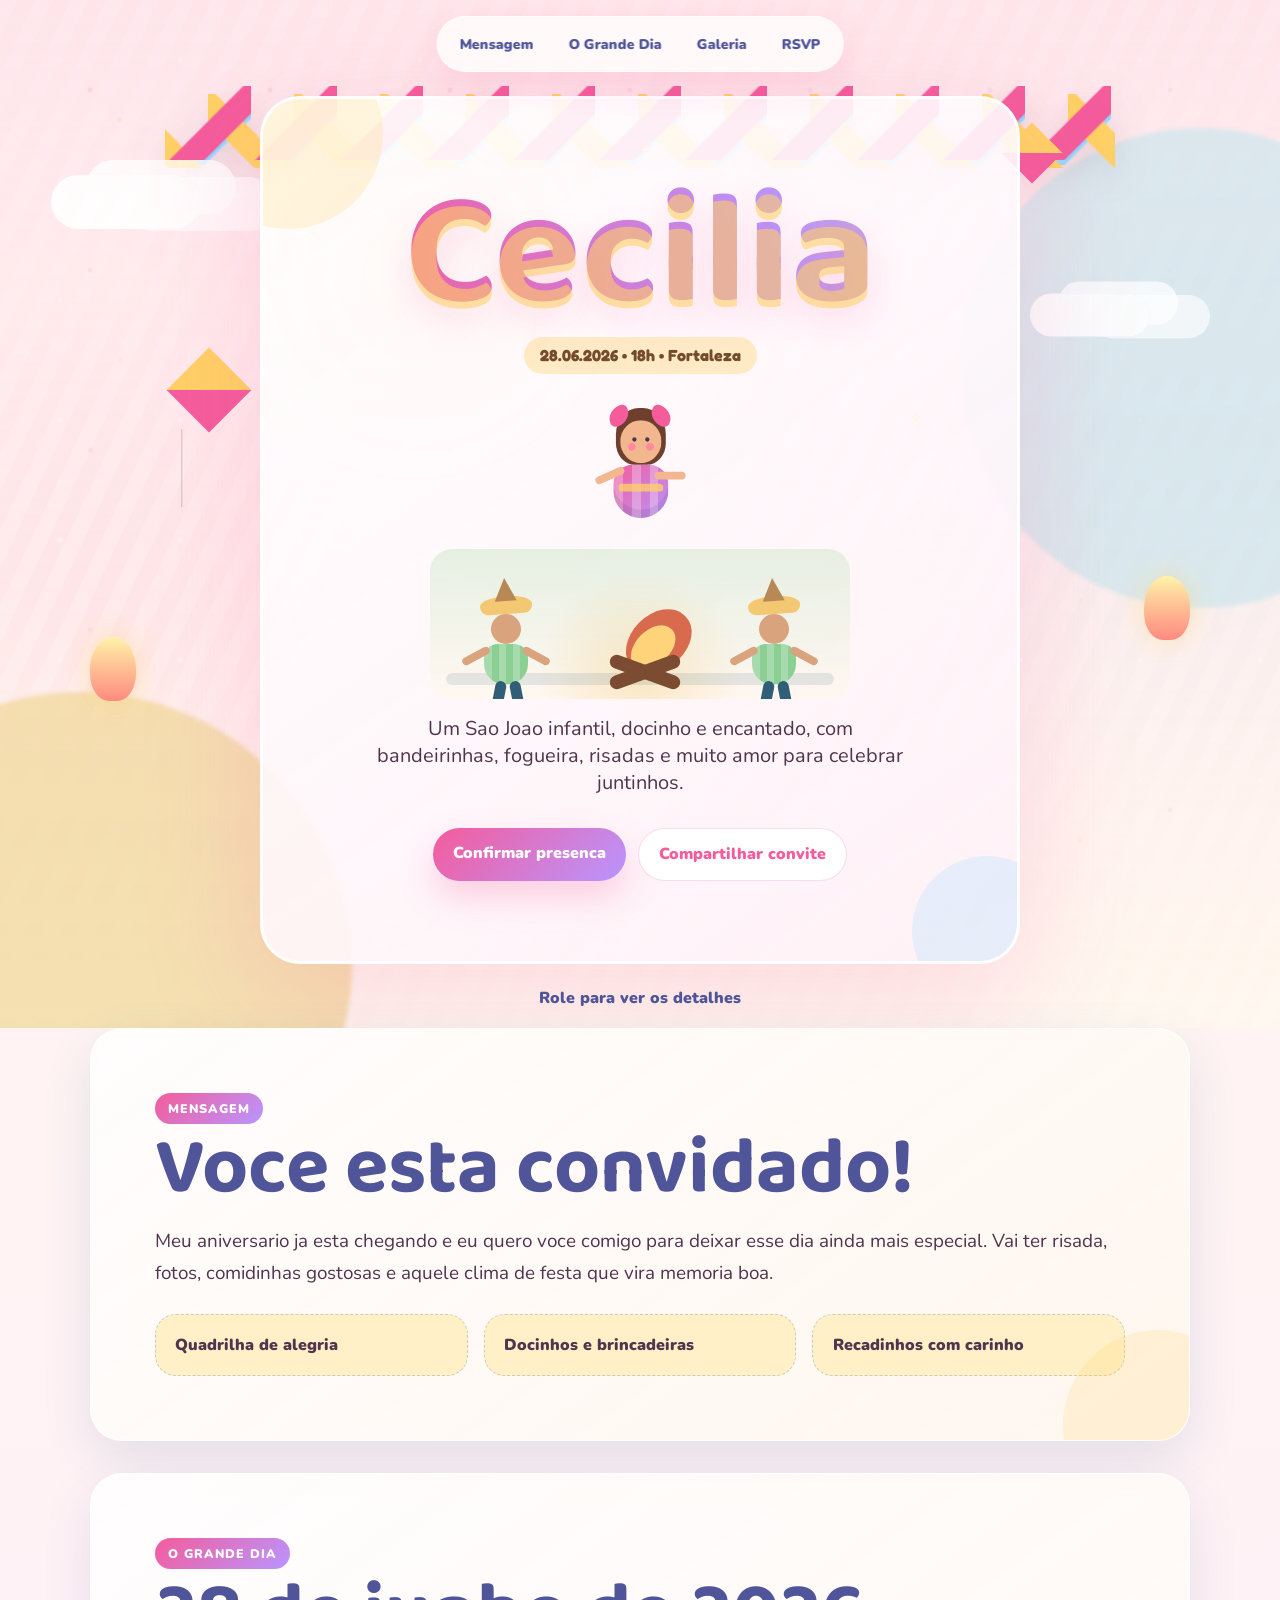
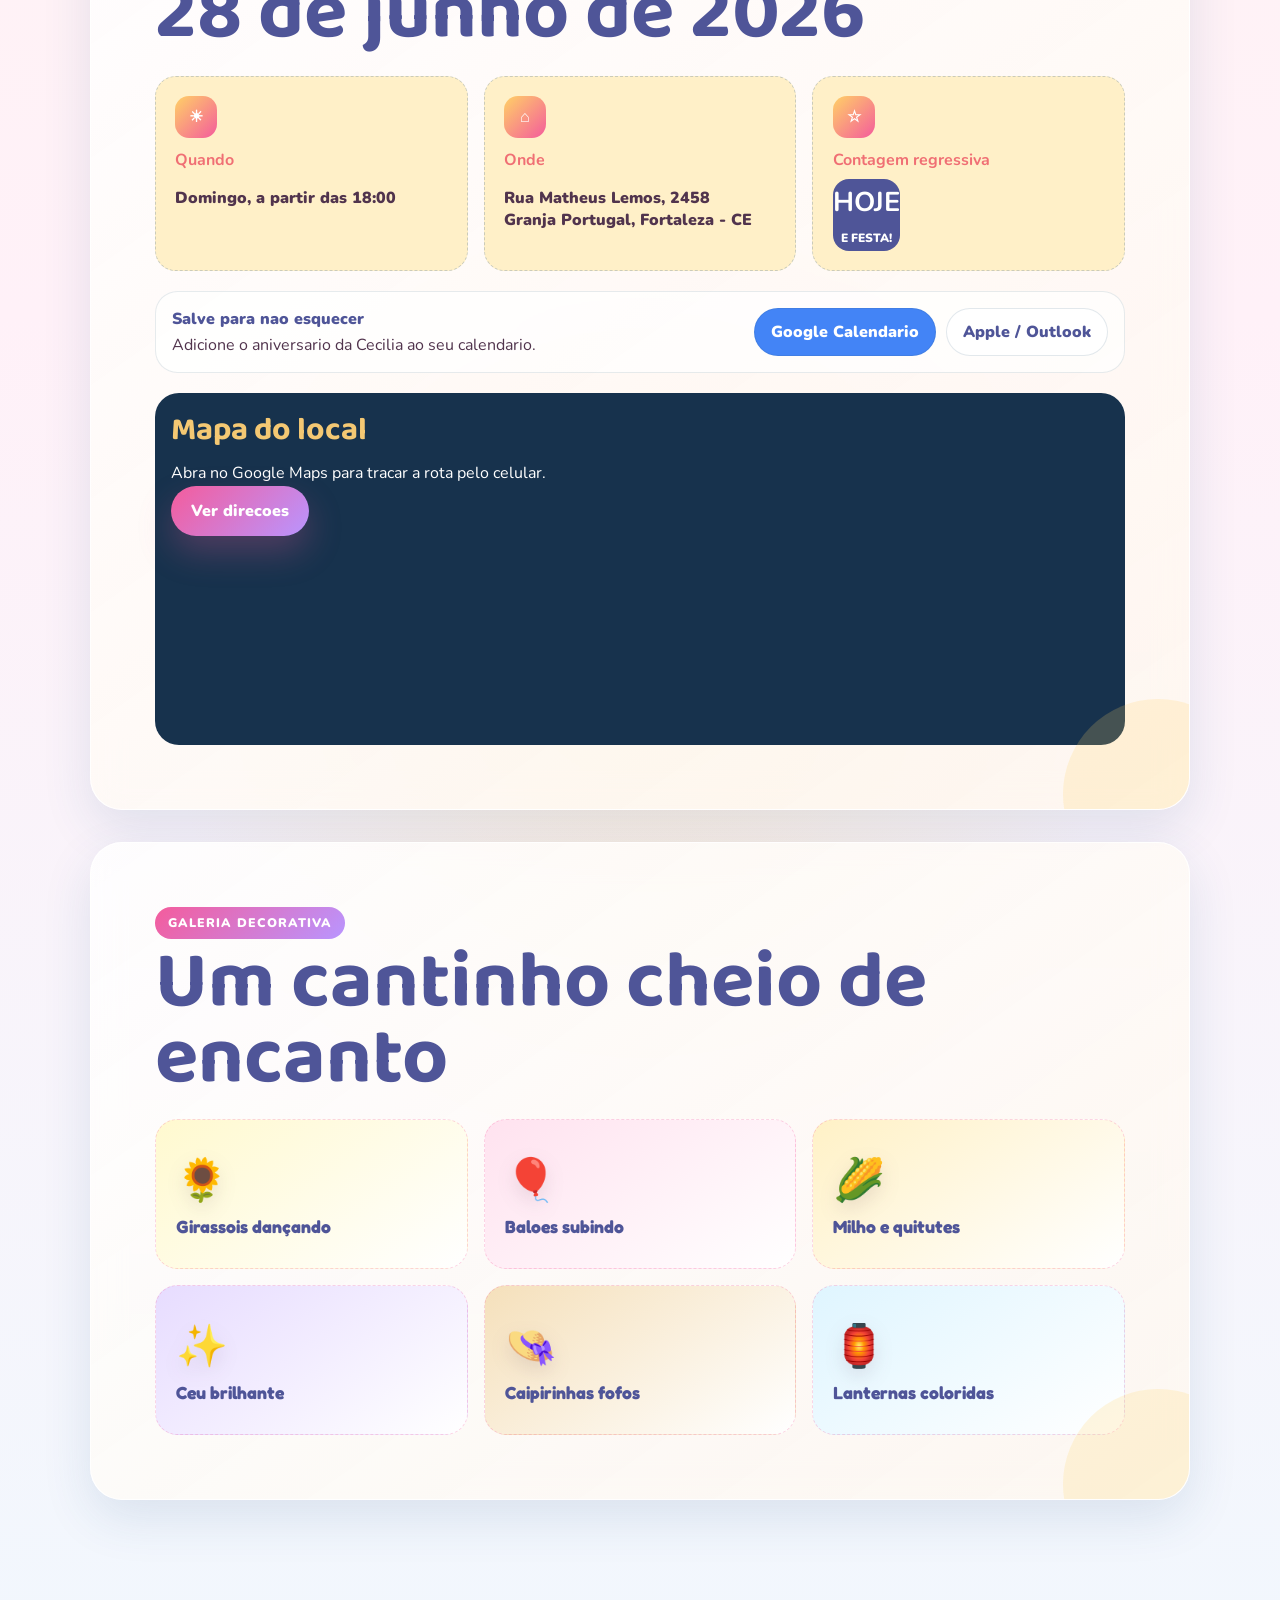
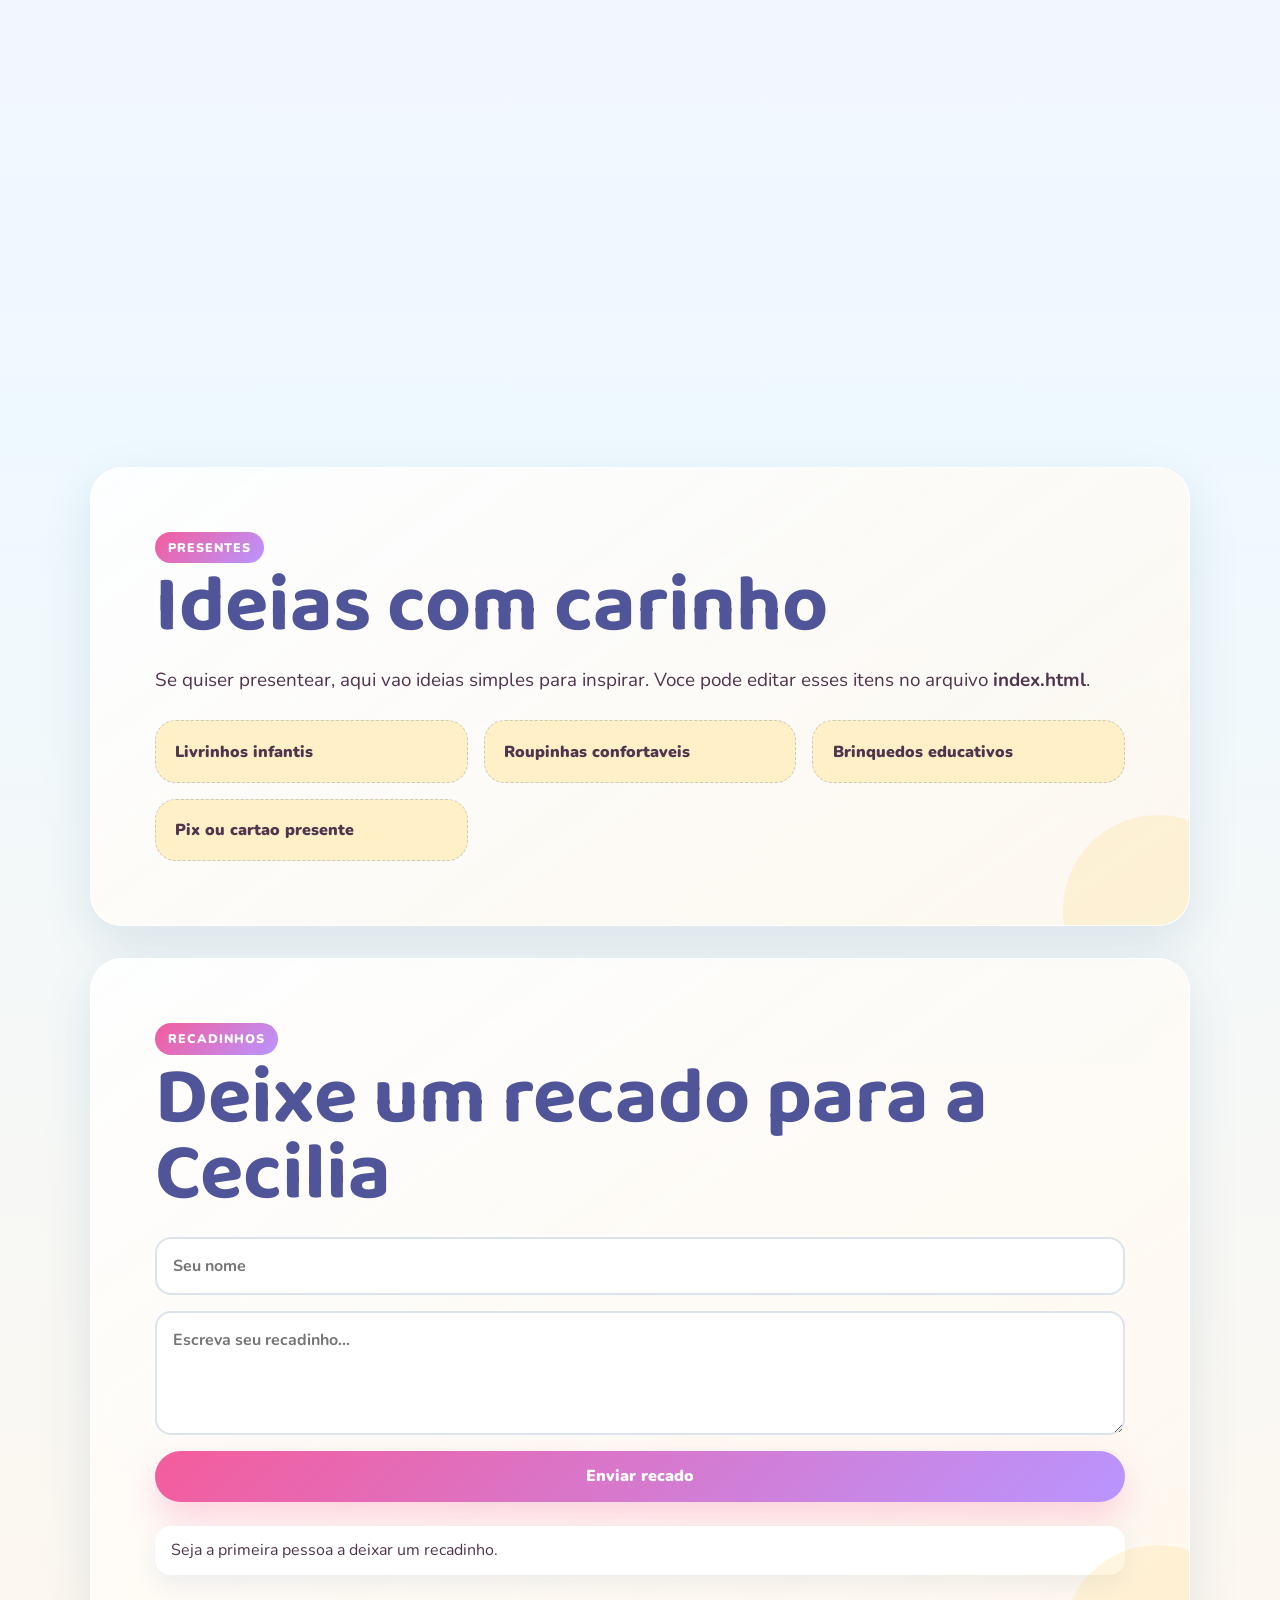
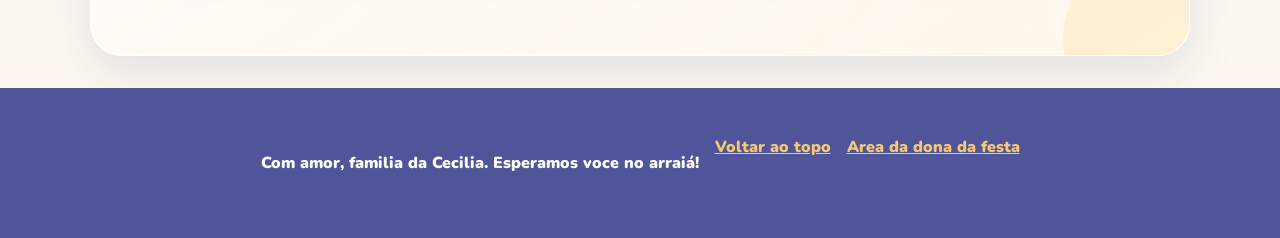
==== commit 3756fa2f: "Adicionar abertura animada do convite" ====
--- a/index.html
+++ b/index.html
@@ -11,6 +11,33 @@
   <link rel="stylesheet" href="styles.css">
 </head>
 <body>
+  <div class="opening-invite" id="openingInvite" aria-label="Animacao de abertura do convite">
+    <div class="opening-sky" aria-hidden="true">
+      <span></span><span></span><span></span><span></span>
+    </div>
+    <div class="opening-envelope">
+      <div class="opening-girl" aria-hidden="true">
+        <span class="girl-hair"></span>
+        <span class="girl-head"></span>
+        <span class="girl-bow bow-left"></span>
+        <span class="girl-bow bow-right"></span>
+        <span class="girl-body"></span>
+        <span class="girl-arm arm-left"></span>
+        <span class="girl-arm arm-right"></span>
+      </div>
+      <div class="envelope-flap top"></div>
+      <div class="envelope-card">
+        <span class="card-flags"></span>
+        <strong>Voce recebeu um convite especial</strong>
+        <small>Toque de Sao Joao, carinho e muita alegria</small>
+      </div>
+      <div class="envelope-paper"></div>
+      <div class="envelope-flap left"></div>
+      <div class="envelope-flap right"></div>
+      <button class="opening-button" type="button">Abrir convite</button>
+    </div>
+  </div>
+
   <header class="hero" id="inicio">
     <div class="ambient" aria-hidden="true">
       <span class="cloud cloud-one"></span>
@@ -36,6 +63,15 @@
     <div class="hero-card">
       <h1 class="shine-text">Cecilia</h1>
       <p class="hero-date">28.06.2026 • 18h • Fortaleza</p>
+      <div class="hero-girl" aria-hidden="true">
+        <span class="girl-hair"></span>
+        <span class="girl-head"></span>
+        <span class="girl-bow bow-left"></span>
+        <span class="girl-bow bow-right"></span>
+        <span class="girl-body"></span>
+        <span class="girl-arm arm-left"></span>
+        <span class="girl-arm arm-right"></span>
+      </div>
       <div class="sao-joao-stage" aria-label="Animacao de Sao Joao com fogueira e bonecos dancando">
         <div class="dancer dancer-left" aria-hidden="true">
           <span class="hat"></span>
--- a/styles.css
+++ b/styles.css
@@ -1429,3 +1429,333 @@
     border-radius: 1.8rem;
   }
 }
+
+/* Fullscreen invitation opening */
+.opening-invite {
+  position: fixed;
+  inset: 0;
+  z-index: 1000;
+  display: grid;
+  place-items: center;
+  overflow: hidden;
+  padding: 1.25rem;
+  background:
+    radial-gradient(circle at 25% 18%, rgba(255,255,255,.88), transparent 12rem),
+    radial-gradient(circle at 70% 30%, rgba(255,209,102,.35), transparent 18rem),
+    linear-gradient(135deg, #ffd7e8 0%, #eee0ff 48%, #fff1c7 100%);
+  transition: opacity .7s ease, visibility .7s ease;
+}
+
+.opening-invite.is-done {
+  opacity: 0;
+  visibility: hidden;
+  pointer-events: none;
+}
+
+.opening-sky span {
+  position: absolute;
+  width: 78px;
+  height: 96px;
+  bottom: -130px;
+  border-radius: 48% 48% 44% 44%;
+  opacity: .75;
+  animation: openingBalloon 5.5s ease-in-out infinite;
+}
+.opening-sky span::after {
+  content: "";
+  position: absolute;
+  left: 50%;
+  top: 94px;
+  width: 1px;
+  height: 72px;
+  background: rgba(81,52,77,.28);
+}
+.opening-sky span:nth-child(1) { left: 10%; background: #f45c9c; }
+.opening-sky span:nth-child(2) { left: 28%; background: #ffd166; animation-delay: 1.1s; transform: scale(.75); }
+.opening-sky span:nth-child(3) { right: 22%; background: #91d9ff; animation-delay: 2.2s; transform: scale(.82); }
+.opening-sky span:nth-child(4) { right: 8%; background: #b995ff; animation-delay: 3.2s; transform: scale(.68); }
+
+.opening-envelope {
+  position: relative;
+  width: min(620px, 92vw);
+  height: min(430px, 68vh);
+  display: grid;
+  place-items: center;
+  filter: drop-shadow(0 34px 70px rgba(116,67,104,.28));
+  animation: envelopeCall 1.45s ease-in-out infinite;
+}
+
+.opening-envelope::before {
+  content: "";
+  position: absolute;
+  inset: -4rem;
+  border-radius: 50%;
+  background: radial-gradient(circle, rgba(255,255,255,.86), rgba(255,209,102,.16) 32%, transparent 66%);
+  opacity: 0;
+  transform: scale(.5);
+}
+
+.opening-invite.is-opening .opening-envelope {
+  animation: envelopeOpenStage 2.9s ease forwards;
+}
+
+.opening-invite.is-opening .opening-envelope::before {
+  animation: invitationGlow 1.8s .55s ease-out forwards;
+}
+
+.envelope-paper {
+  position: absolute;
+  inset: 28% 4% 8%;
+  border-radius: 0 0 34px 34px;
+  background:
+    linear-gradient(135deg, rgba(255,255,255,.55), transparent),
+    repeating-linear-gradient(45deg, rgba(244,223,173,.28) 0 8px, transparent 8px 16px),
+    #fff7ed;
+  border: 2px solid rgba(255,255,255,.8);
+  box-shadow: inset 0 0 0 2px rgba(244,92,156,.08);
+}
+
+.envelope-paper::before {
+  content: "";
+  position: absolute;
+  inset: 12px;
+  border-radius: 0 0 24px 24px;
+  border: 2px dashed rgba(244,92,156,.22);
+}
+
+.envelope-flap {
+  position: absolute;
+  background: linear-gradient(145deg, #fff7ed, #ffd7e8);
+  border: 2px solid rgba(255,255,255,.88);
+}
+.envelope-flap.top {
+  inset: 8% 4% 40%;
+  clip-path: polygon(0 0, 100% 0, 50% 100%);
+  transform-origin: 50% 0;
+  z-index: 4;
+}
+.opening-invite.is-opening .envelope-flap.top {
+  animation: topFlapOpen 1.05s .25s cubic-bezier(.2,.9,.2,1) forwards;
+}
+.envelope-flap.left {
+  left: 4%;
+  bottom: 8%;
+  width: 46%;
+  height: 52%;
+  clip-path: polygon(0 0, 100% 50%, 0 100%);
+  z-index: 5;
+}
+.envelope-flap.right {
+  right: 4%;
+  bottom: 8%;
+  width: 46%;
+  height: 52%;
+  clip-path: polygon(100% 0, 0 50%, 100% 100%);
+  z-index: 5;
+}
+
+.envelope-card {
+  position: absolute;
+  z-index: 3;
+  width: 78%;
+  height: 58%;
+  top: 28%;
+  display: grid;
+  place-items: center;
+  align-content: center;
+  gap: .7rem;
+  padding: 2rem;
+  text-align: center;
+  border-radius: 28px;
+  color: var(--ink);
+  background:
+    radial-gradient(circle at 20% 20%, rgba(255,209,102,.35), transparent 9rem),
+    linear-gradient(145deg, #fff, #fff7ed);
+  border: 2px solid rgba(244,92,156,.18);
+  box-shadow: 0 18px 42px rgba(116,67,104,.15);
+}
+.envelope-card strong {
+  font: 800 clamp(1.6rem, 5vw, 3.4rem) "Baloo 2", cursive;
+  line-height: .95;
+  color: var(--pink);
+}
+.envelope-card small {
+  font-weight: 900;
+  color: rgba(81,52,77,.72);
+}
+.card-flags {
+  width: min(320px, 70vw);
+  height: 44px;
+  background:
+    linear-gradient(135deg, transparent 48%, #f45c9c 50% 70%, transparent 72%) 0 0 / 48px 38px repeat-x,
+    linear-gradient(225deg, transparent 48%, #ffd166 50% 70%, transparent 72%) 24px 4px / 48px 38px repeat-x;
+}
+.opening-invite.is-opening .envelope-card {
+  animation: cardRise 1.8s .55s cubic-bezier(.2,.9,.2,1) forwards;
+}
+
+.opening-button {
+  position: absolute;
+  z-index: 8;
+  bottom: -1.2rem;
+  border: 0;
+  border-radius: 999px;
+  padding: .95rem 1.45rem;
+  color: white;
+  background: linear-gradient(135deg, var(--pink), var(--lilac));
+  box-shadow: 0 18px 40px rgba(244,92,156,.28);
+  font: 900 1rem "Nunito", sans-serif;
+  cursor: pointer;
+}
+.opening-invite.is-opening .opening-button {
+  opacity: 0;
+  pointer-events: none;
+}
+
+.opening-girl,
+.hero-girl {
+  position: relative;
+  width: 106px;
+  height: 150px;
+  z-index: 7;
+  animation: girlWave 1.8s ease-in-out infinite;
+}
+.opening-girl {
+  position: absolute;
+  right: 8%;
+  top: -3%;
+}
+.hero-girl {
+  margin: .4rem auto -.35rem;
+  transform: scale(.86);
+}
+.girl-hair,
+.girl-head,
+.girl-bow,
+.girl-body,
+.girl-arm {
+  position: absolute;
+  display: block;
+}
+.girl-hair {
+  left: 25px;
+  top: 10px;
+  width: 58px;
+  height: 66px;
+  border-radius: 46% 46% 38% 38%;
+  background: #6f3f2e;
+}
+.girl-head {
+  left: 30px;
+  top: 24px;
+  width: 48px;
+  height: 50px;
+  border-radius: 50%;
+  background:
+    radial-gradient(circle at 28% 62%, #ff8a9e 0 4px, transparent 5px),
+    radial-gradient(circle at 72% 62%, #ff8a9e 0 4px, transparent 5px),
+    #f2b78f;
+}
+.girl-head::before,
+.girl-head::after {
+  content: "";
+  position: absolute;
+  top: 20px;
+  width: 5px;
+  height: 5px;
+  border-radius: 50%;
+  background: #51344d;
+}
+.girl-head::before { left: 14px; }
+.girl-head::after { right: 14px; }
+.girl-bow {
+  top: 8px;
+  width: 25px;
+  height: 22px;
+  background: var(--pink);
+  border-radius: 70% 30% 70% 30%;
+}
+.bow-left { left: 16px; transform: rotate(-24deg); }
+.bow-right { right: 16px; transform: rotate(24deg) scaleX(-1); }
+.girl-body {
+  left: 22px;
+  top: 76px;
+  width: 64px;
+  height: 62px;
+  border-radius: 24px 24px 34px 34px;
+  background:
+    linear-gradient(90deg, rgba(255,255,255,.28) 0 18%, transparent 18% 34%, rgba(255,255,255,.28) 34% 50%, transparent 50% 66%, rgba(255,255,255,.28) 66% 82%, transparent 82%),
+    linear-gradient(135deg, var(--pink), var(--lilac));
+  box-shadow: inset 0 -10px 0 rgba(0,0,0,.08);
+}
+.girl-body::after {
+  content: "";
+  position: absolute;
+  left: 6px;
+  right: 6px;
+  top: 22px;
+  height: 9px;
+  border-radius: 999px;
+  background: rgba(255,209,102,.78);
+}
+.girl-arm {
+  top: 84px;
+  width: 36px;
+  height: 9px;
+  border-radius: 999px;
+  background: #f2b78f;
+}
+.arm-left { left: 0; transform: rotate(-24deg); }
+.arm-right { right: 0; transform-origin: left center; animation: wavingArm 1.2s ease-in-out infinite; }
+
+@keyframes envelopeCall {
+  0%, 100% { transform: translateY(0) rotate(0); }
+  30% { transform: translateY(-5px) rotate(-1deg); }
+  60% { transform: translateY(-2px) rotate(1deg); }
+}
+@keyframes envelopeOpenStage {
+  0% { transform: scale(1); }
+  58% { transform: scale(1.04); }
+  100% { transform: scale(1.18); }
+}
+@keyframes topFlapOpen {
+  to { transform: rotateX(178deg); opacity: .72; }
+}
+@keyframes cardRise {
+  0% { transform: translateY(0) scale(1); }
+  60% { transform: translateY(-42%) scale(1.03); }
+  100% { transform: translateY(-56%) scale(1.1); }
+}
+@keyframes invitationGlow {
+  0% { opacity: 0; transform: scale(.55); }
+  45% { opacity: 1; }
+  100% { opacity: 0; transform: scale(1.5); }
+}
+@keyframes openingBalloon {
+  to { transform: translateY(-120vh) rotate(7deg); opacity: 0; }
+}
+@keyframes girlWave {
+  0%, 100% { translate: 0 0; }
+  50% { translate: 0 -7px; }
+}
+@keyframes wavingArm {
+  0%, 100% { transform: rotate(22deg); }
+  50% { transform: rotate(-28deg); }
+}
+
+@media (max-width: 620px) {
+  .opening-envelope {
+    width: 94vw;
+    height: 58vh;
+  }
+  .opening-girl {
+    right: 1%;
+    top: -9%;
+    transform: scale(.78);
+  }
+  .envelope-card {
+    width: 82%;
+    height: 58%;
+    padding: 1.1rem;
+  }
+}
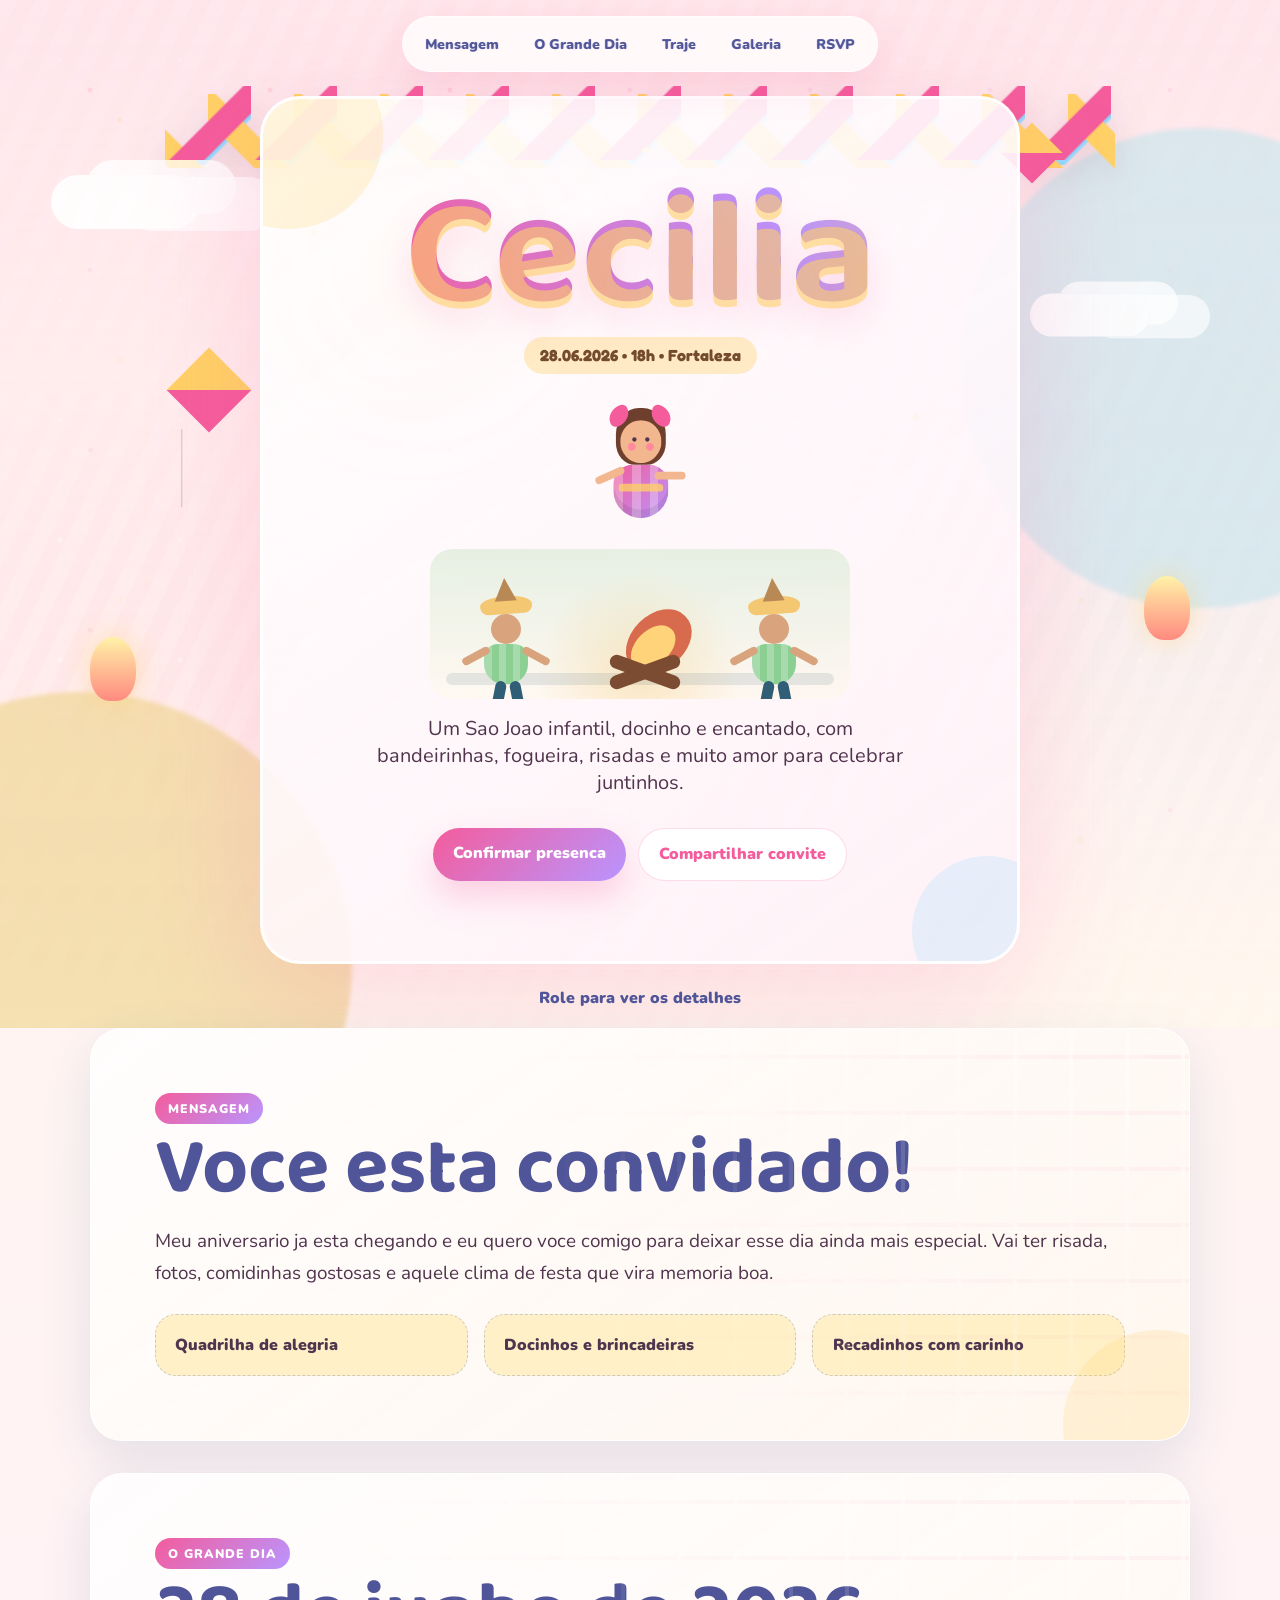
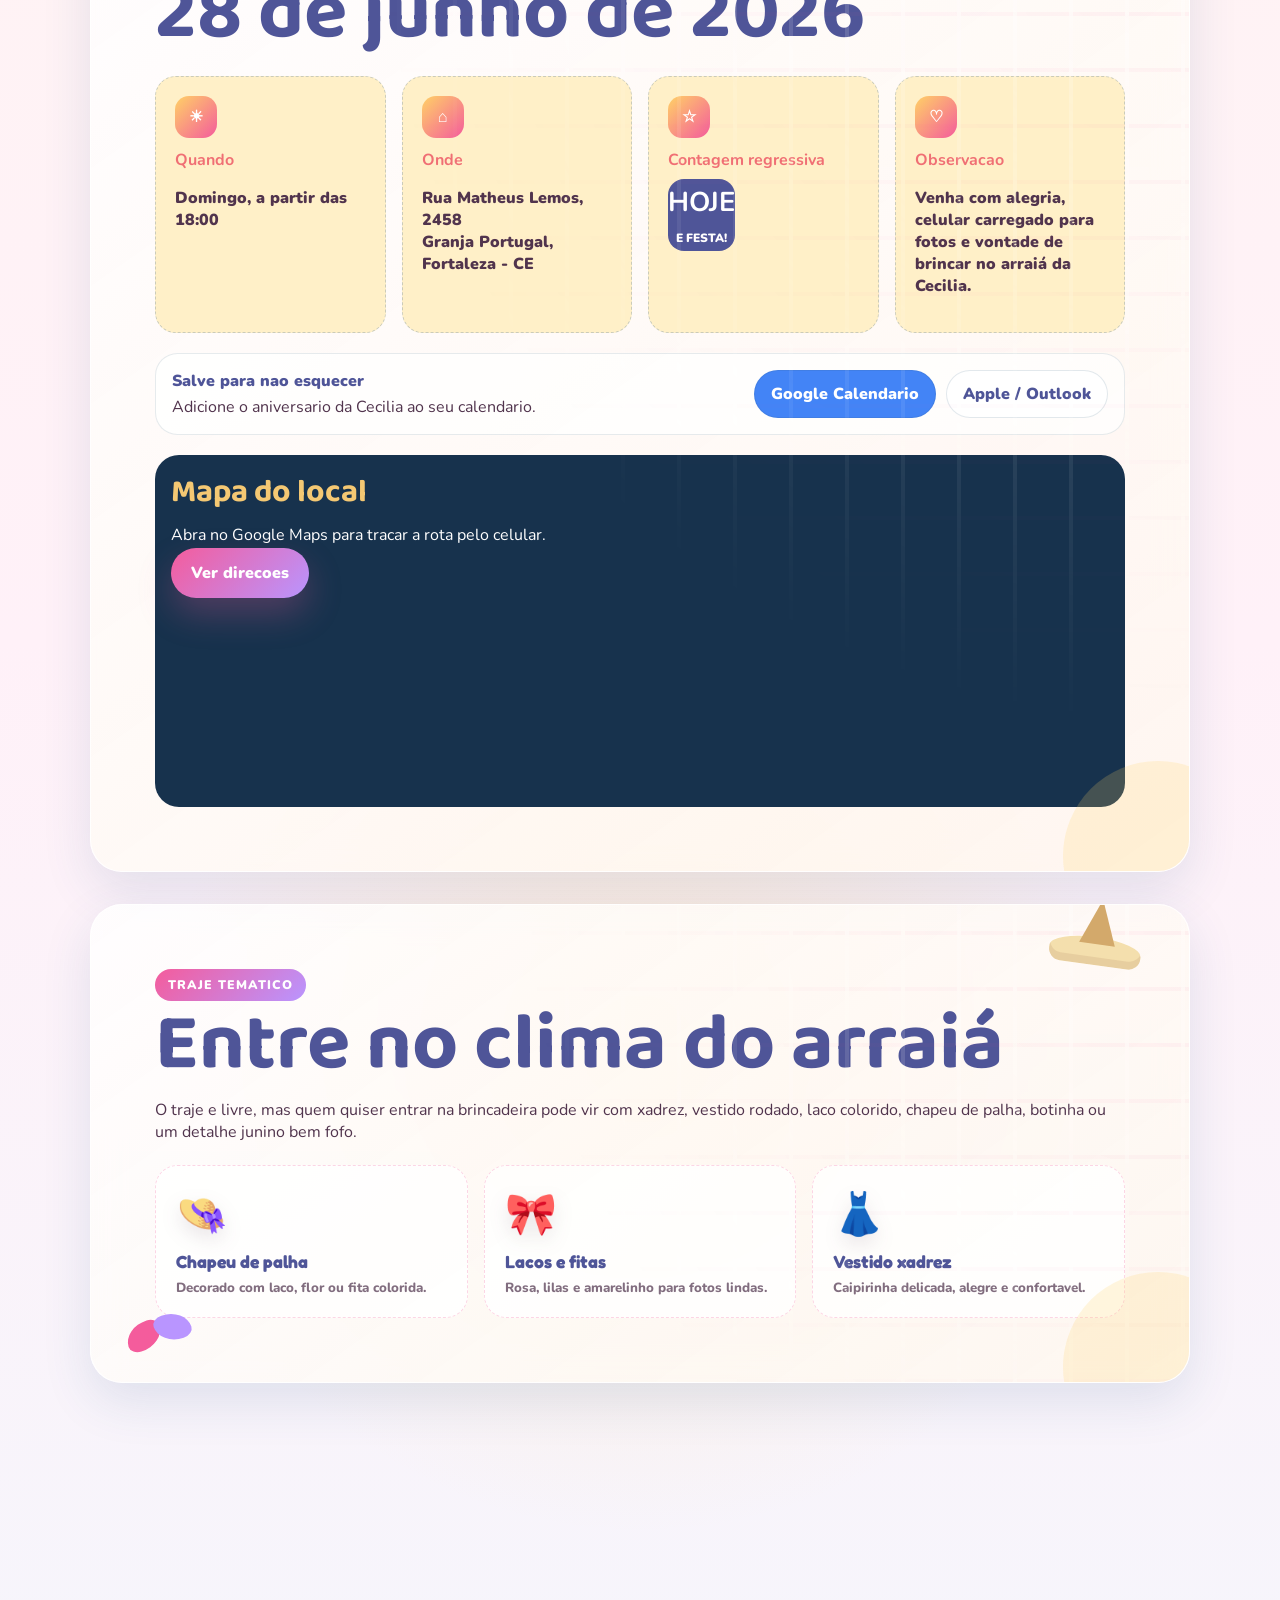
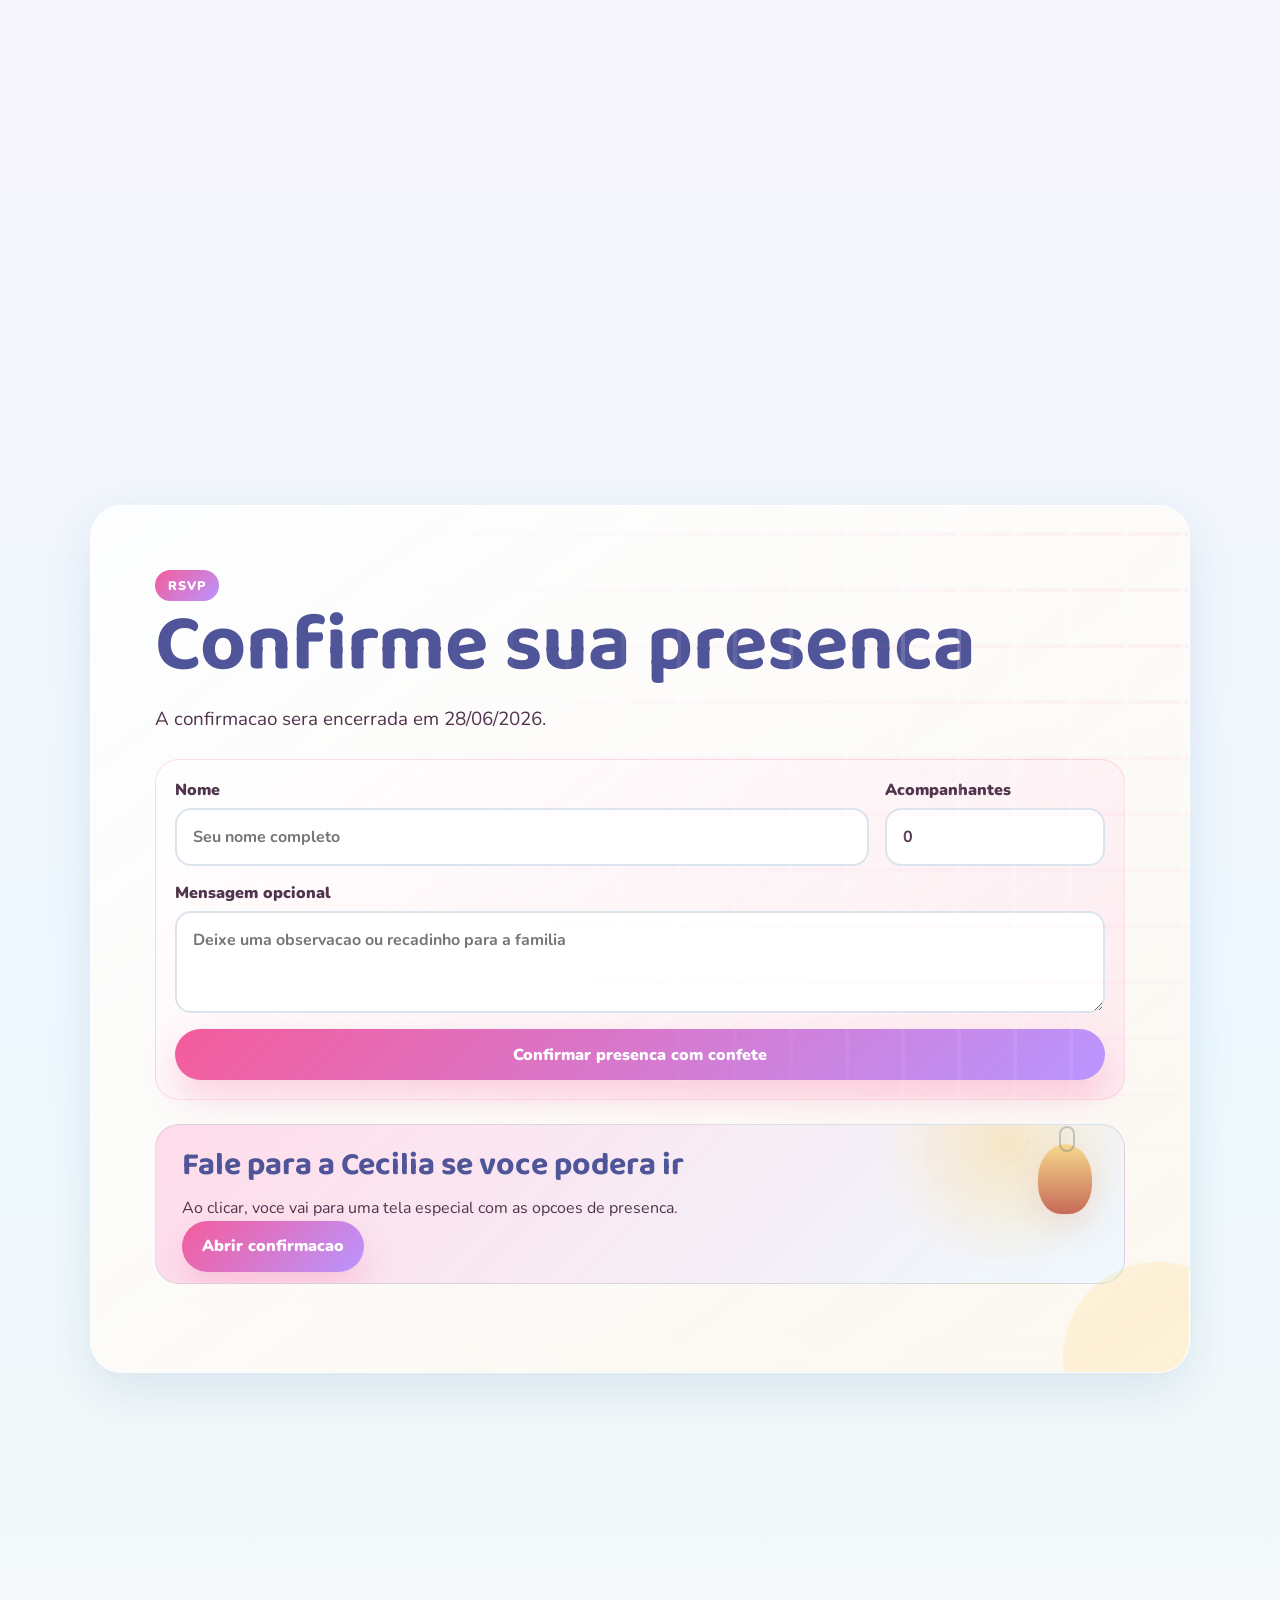
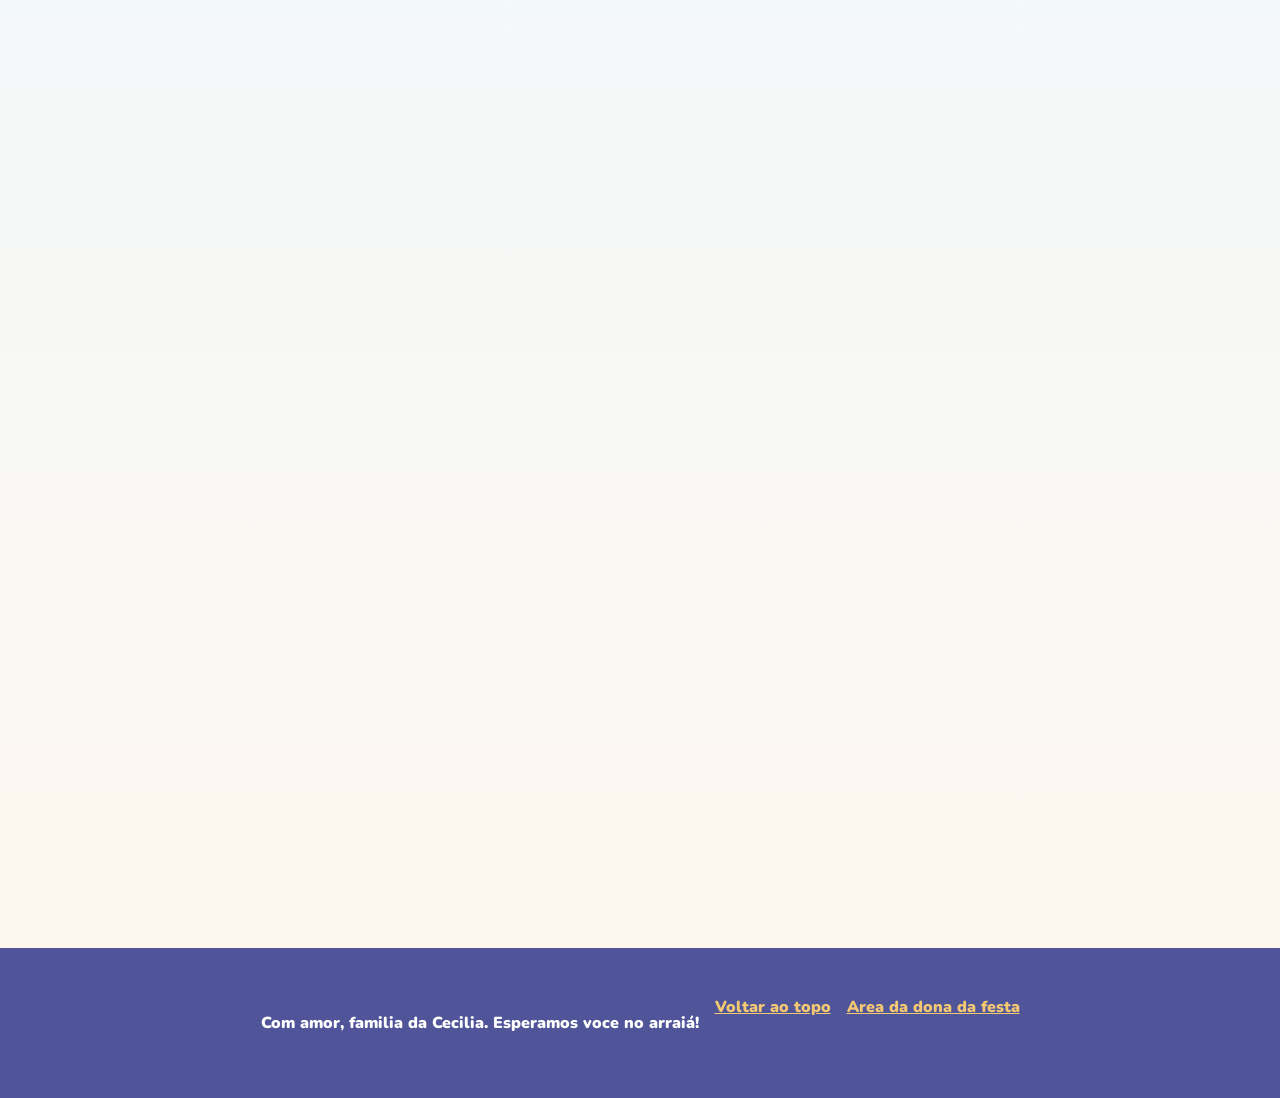
==== commit 64f728eb: "Completar decoracao junina animada" ====
--- a/index.html
+++ b/index.html
@@ -55,6 +55,7 @@
     <nav class="nav" aria-label="Navegacao principal">
       <a href="#mensagem">Mensagem</a>
       <a href="#dia">O Grande Dia</a>
+      <a href="#traje">Traje</a>
       <a href="#galeria">Galeria</a>
       <a href="#rsvp">RSVP</a>
     </nav>
@@ -145,6 +146,11 @@
             <span><b>--</b>seg</span>
           </div>
         </article>
+        <article class="glass-card">
+          <span class="card-icon">♡</span>
+          <strong>Observacao</strong>
+          <p>Venha com alegria, celular carregado para fotos e vontade de brincar no arraiá da Cecilia.</p>
+        </article>
       </div>
 
       <div class="calendar-strip">
@@ -170,6 +176,19 @@
           referrerpolicy="no-referrer-when-downgrade"
           src="https://www.google.com/maps?q=Rua%20Matheus%20Lemos%202458%20Granja%20Portugal%20Fortaleza%20CE&output=embed">
         </iframe>
+      </div>
+    </section>
+
+    <section class="section attire reveal" id="traje">
+      <span class="section-deco hat-deco" aria-hidden="true"></span>
+      <span class="section-deco bow-deco" aria-hidden="true"></span>
+      <div class="section-label">Traje tematico</div>
+      <h2>Entre no clima do arraiá</h2>
+      <p>O traje e livre, mas quem quiser entrar na brincadeira pode vir com xadrez, vestido rodado, laco colorido, chapeu de palha, botinha ou um detalhe junino bem fofo.</p>
+      <div class="attire-grid">
+        <article><span>👒</span><strong>Chapeu de palha</strong><small>Decorado com laco, flor ou fita colorida.</small></article>
+        <article><span>🎀</span><strong>Lacos e fitas</strong><small>Rosa, lilas e amarelinho para fotos lindas.</small></article>
+        <article><span>👗</span><strong>Vestido xadrez</strong><small>Caipirinha delicada, alegre e confortavel.</small></article>
       </div>
     </section>
 
@@ -190,6 +209,23 @@
       <div class="section-label">RSVP</div>
       <h2>Confirme sua presenca</h2>
       <p class="deadline">A confirmacao sera encerrada em 28/06/2026.</p>
+      <form class="rsvp-form premium-form" id="rsvpForm">
+        <input type="hidden" name="status" value="Vou">
+        <label>
+          Nome
+          <input type="text" name="name" placeholder="Seu nome completo" required maxlength="100">
+        </label>
+        <label>
+          Acompanhantes
+          <input type="number" name="guests" min="0" max="20" value="0" required>
+        </label>
+        <label>
+          Mensagem opcional
+          <textarea name="note" rows="3" placeholder="Deixe uma observacao ou recadinho para a familia"></textarea>
+        </label>
+        <button class="btn btn-primary" type="submit">Confirmar presenca com confete</button>
+        <div class="success-box" id="rsvpSuccess">Presenca confirmada com sucesso! Vai ser lindo ter voce no arraiá.</div>
+      </form>
       <div class="rsvp-invite-card">
         <div class="floating-lantern" aria-hidden="true"></div>
         <h3>Fale para a Cecilia se voce podera ir</h3>
--- a/styles.css
+++ b/styles.css
@@ -327,7 +327,7 @@
 }
 .mini-cards, .gift-grid, .event-grid {
   display: grid;
-  grid-template-columns: repeat(3, 1fr);
+  grid-template-columns: repeat(auto-fit, minmax(220px, 1fr));
   gap: 1rem;
   margin-top: 1.5rem;
 }
@@ -1138,6 +1138,13 @@
   z-index: 3;
   pointer-events: none;
 }
+.ambient .cloud,
+.ambient .balloon,
+.ambient .lantern,
+.section-deco,
+.hero-girl {
+  margin-top: var(--parallax, 0);
+}
 
 .cloud {
   width: 150px;
@@ -1218,6 +1225,19 @@
     linear-gradient(145deg, rgba(255,255,255,.84), rgba(255,247,237,.78));
   border: 1px solid rgba(255,255,255,.9);
   backdrop-filter: blur(16px);
+}
+
+.section::before {
+  content: "";
+  position: absolute;
+  inset: 0;
+  pointer-events: none;
+  opacity: .35;
+  background:
+    linear-gradient(90deg, transparent 0 47%, rgba(255,255,255,.72) 47% 53%, transparent 53%),
+    linear-gradient(0deg, transparent 0 47%, rgba(244,92,156,.18) 47% 53%, transparent 53%);
+  background-size: 56px 56px;
+  mask-image: radial-gradient(circle at 100% 0, black, transparent 58%);
 }
 
 .section::after {
@@ -1280,6 +1300,52 @@
   gap: 1rem;
   margin-top: 1.4rem;
 }
+
+.section-deco {
+  position: absolute;
+  pointer-events: none;
+  z-index: 0;
+}
+.hat-deco {
+  right: 3rem;
+  top: 2rem;
+  width: 92px;
+  height: 28px;
+  border-radius: 50% 50% 12px 12px;
+  background: var(--straw);
+  transform: rotate(8deg);
+  box-shadow: inset 0 -8px 0 rgba(138,85,56,.12);
+  animation: iconBounce 2.8s ease-in-out infinite;
+}
+.hat-deco::before {
+  content: "";
+  position: absolute;
+  left: 29px;
+  top: -38px;
+  border-left: 18px solid transparent;
+  border-right: 18px solid transparent;
+  border-bottom: 45px solid #d3a96b;
+}
+.bow-deco {
+  left: 2.2rem;
+  bottom: 2rem;
+  width: 36px;
+  height: 28px;
+  background: var(--pink);
+  border-radius: 70% 30% 70% 30%;
+  transform: rotate(-18deg);
+  animation: twinkle 2.4s ease-in-out infinite;
+}
+.bow-deco::after {
+  content: "";
+  position: absolute;
+  left: 30px;
+  top: 0;
+  width: 36px;
+  height: 28px;
+  border-radius: 30% 70% 30% 70%;
+  background: var(--lilac);
+}
 .attire-grid article,
 .gallery-card {
   min-height: 150px;
@@ -1323,8 +1389,16 @@
   border: 1px solid rgba(244,92,156,.18);
 }
 .premium-form label:nth-of-type(3),
-.premium-form button {
+.premium-form button,
+.premium-form .success-box {
   grid-column: 1 / -1;
+}
+
+.premium-form .success-box {
+  margin: 0;
+  text-align: center;
+  border: 1px solid rgba(139,207,147,.36);
+  background: linear-gradient(135deg, rgba(139,207,147,.22), rgba(255,255,255,.82));
 }
 
 .rsvp-invite-card {
@@ -1403,6 +1477,10 @@
   0%, 100% { box-shadow: 0 16px 34px rgba(244, 92, 156, .26); }
   50% { box-shadow: 0 16px 44px rgba(244, 92, 156, .42); }
 }
+@keyframes iconBounce {
+  0%, 100% { transform: translateY(0) rotate(8deg); }
+  50% { transform: translateY(-9px) rotate(3deg); }
+}
 @keyframes confettiFall {
   to { transform: translate(var(--x), var(--y)) rotate(540deg); opacity: 0; }
 }
@@ -1422,7 +1500,8 @@
     grid-template-columns: 1fr;
   }
   .premium-form label:nth-of-type(3),
-  .premium-form button {
+  .premium-form button,
+  .premium-form .success-box {
     grid-column: auto;
   }
   .hero-card {
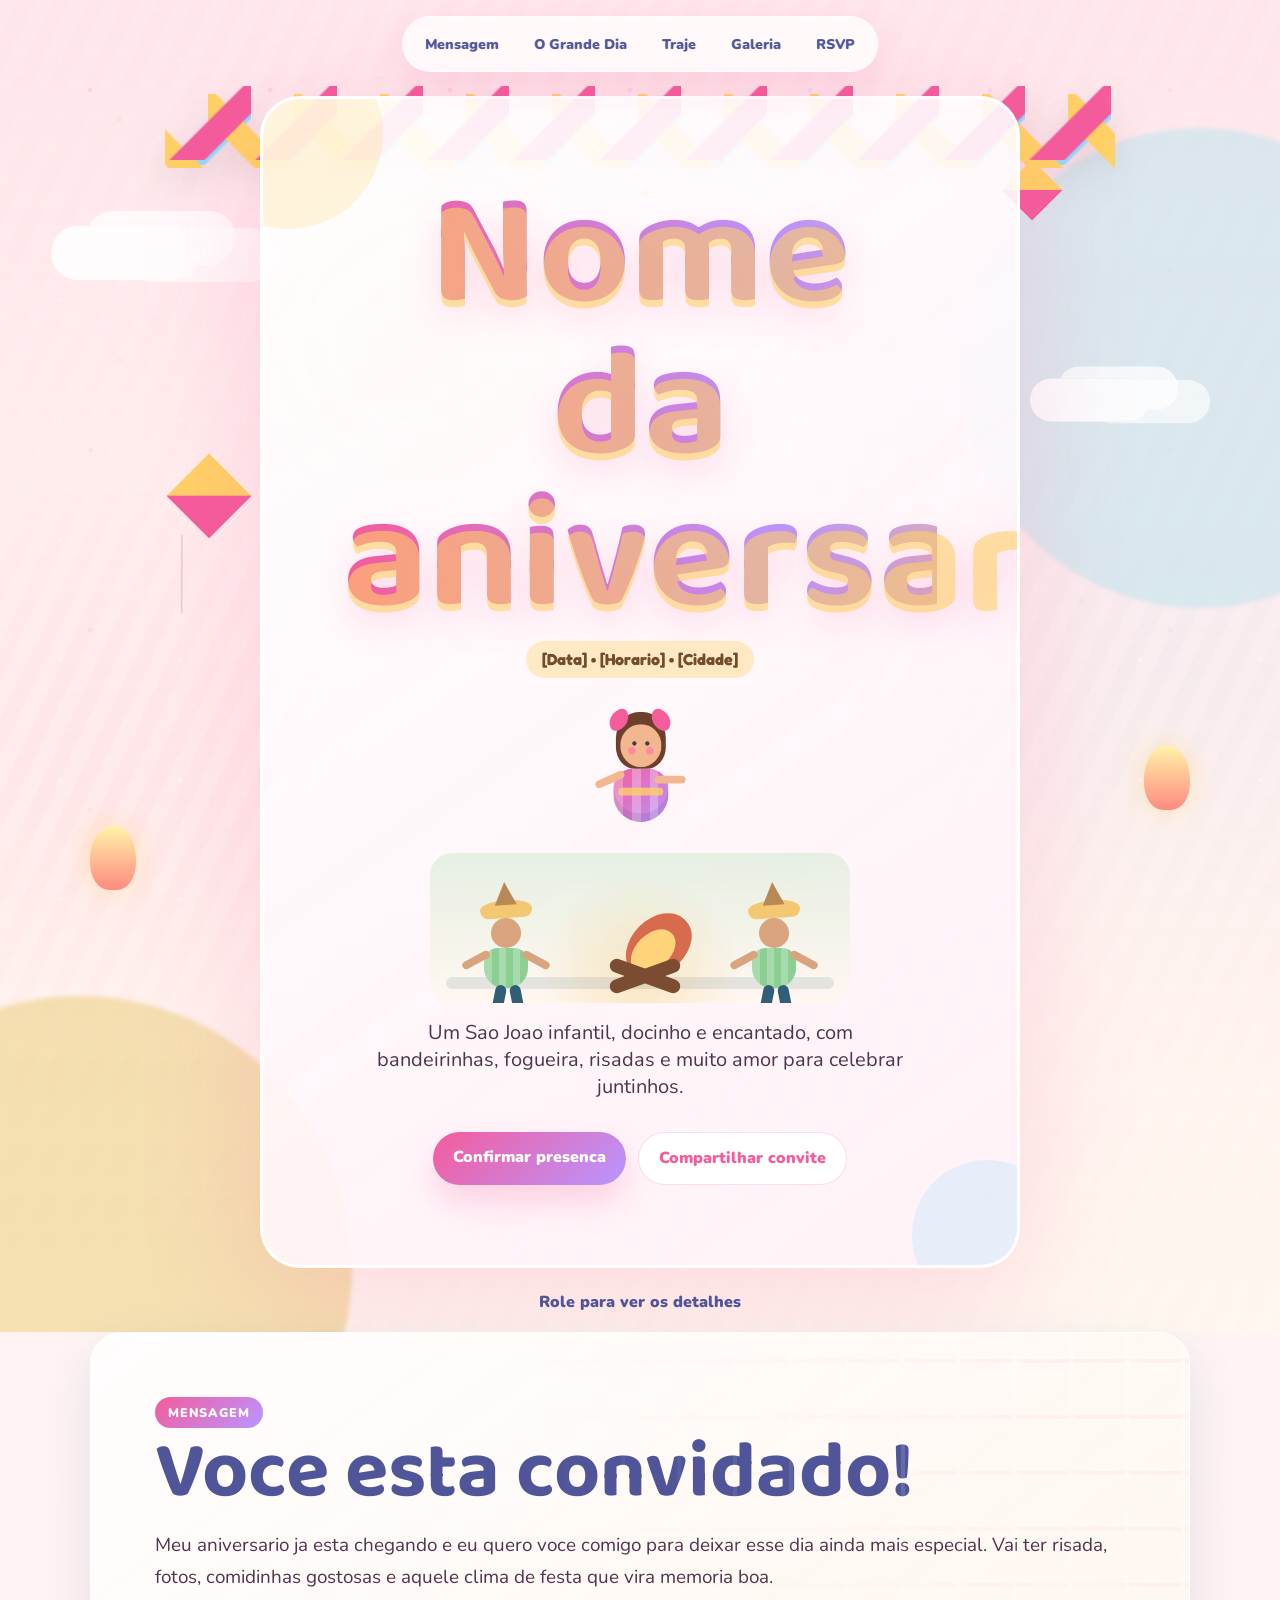
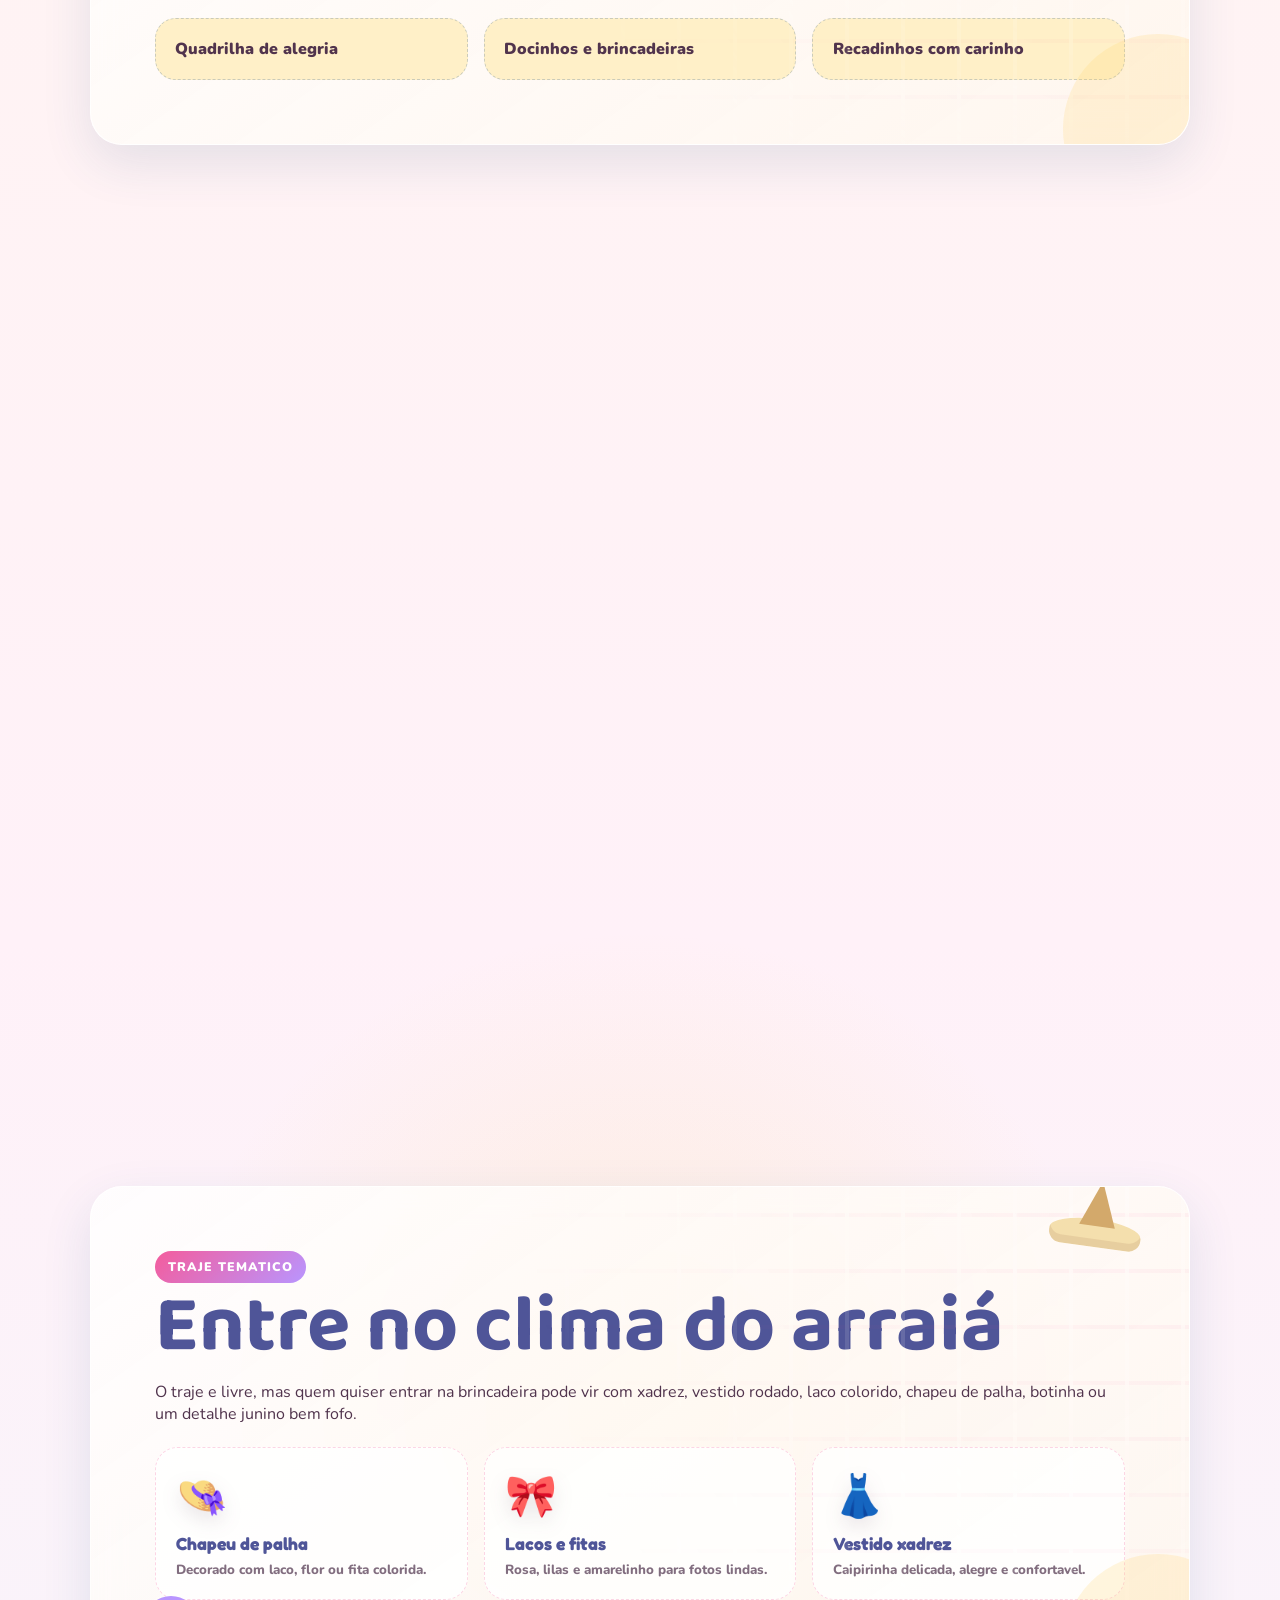
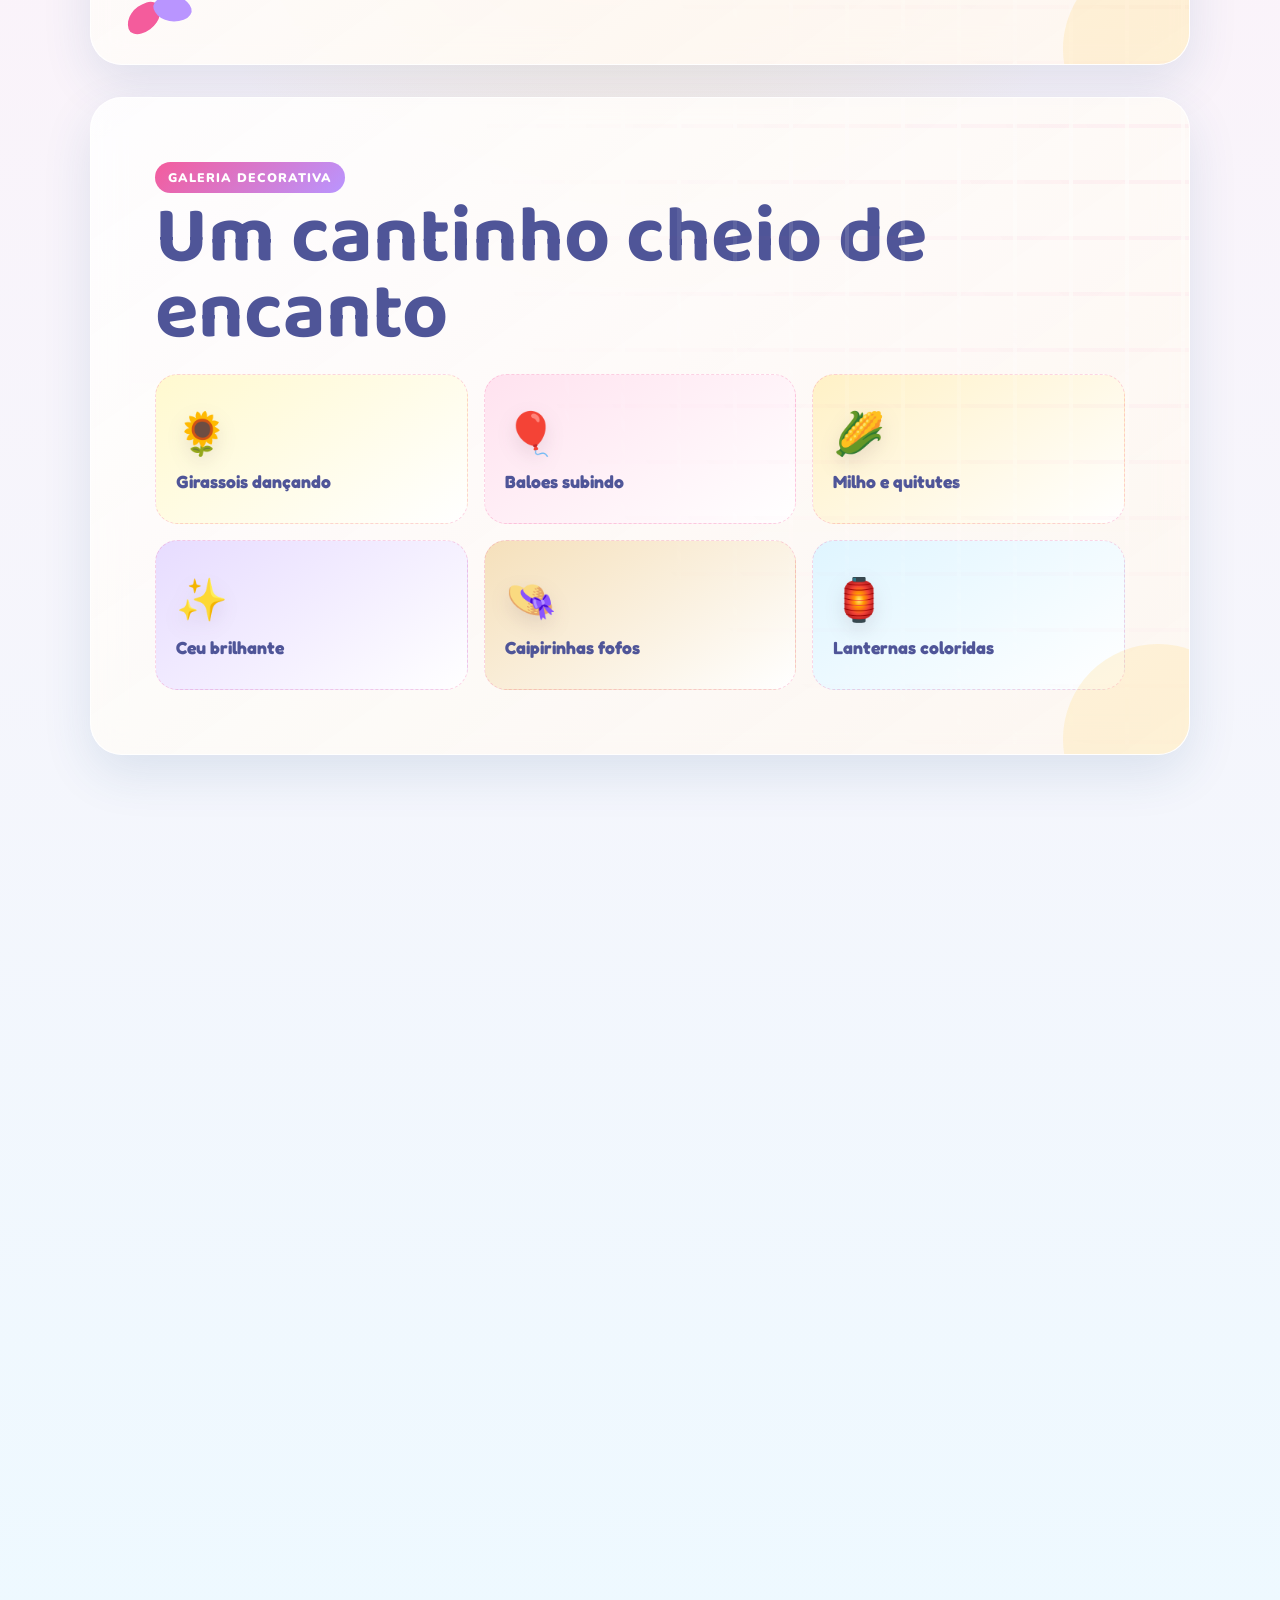
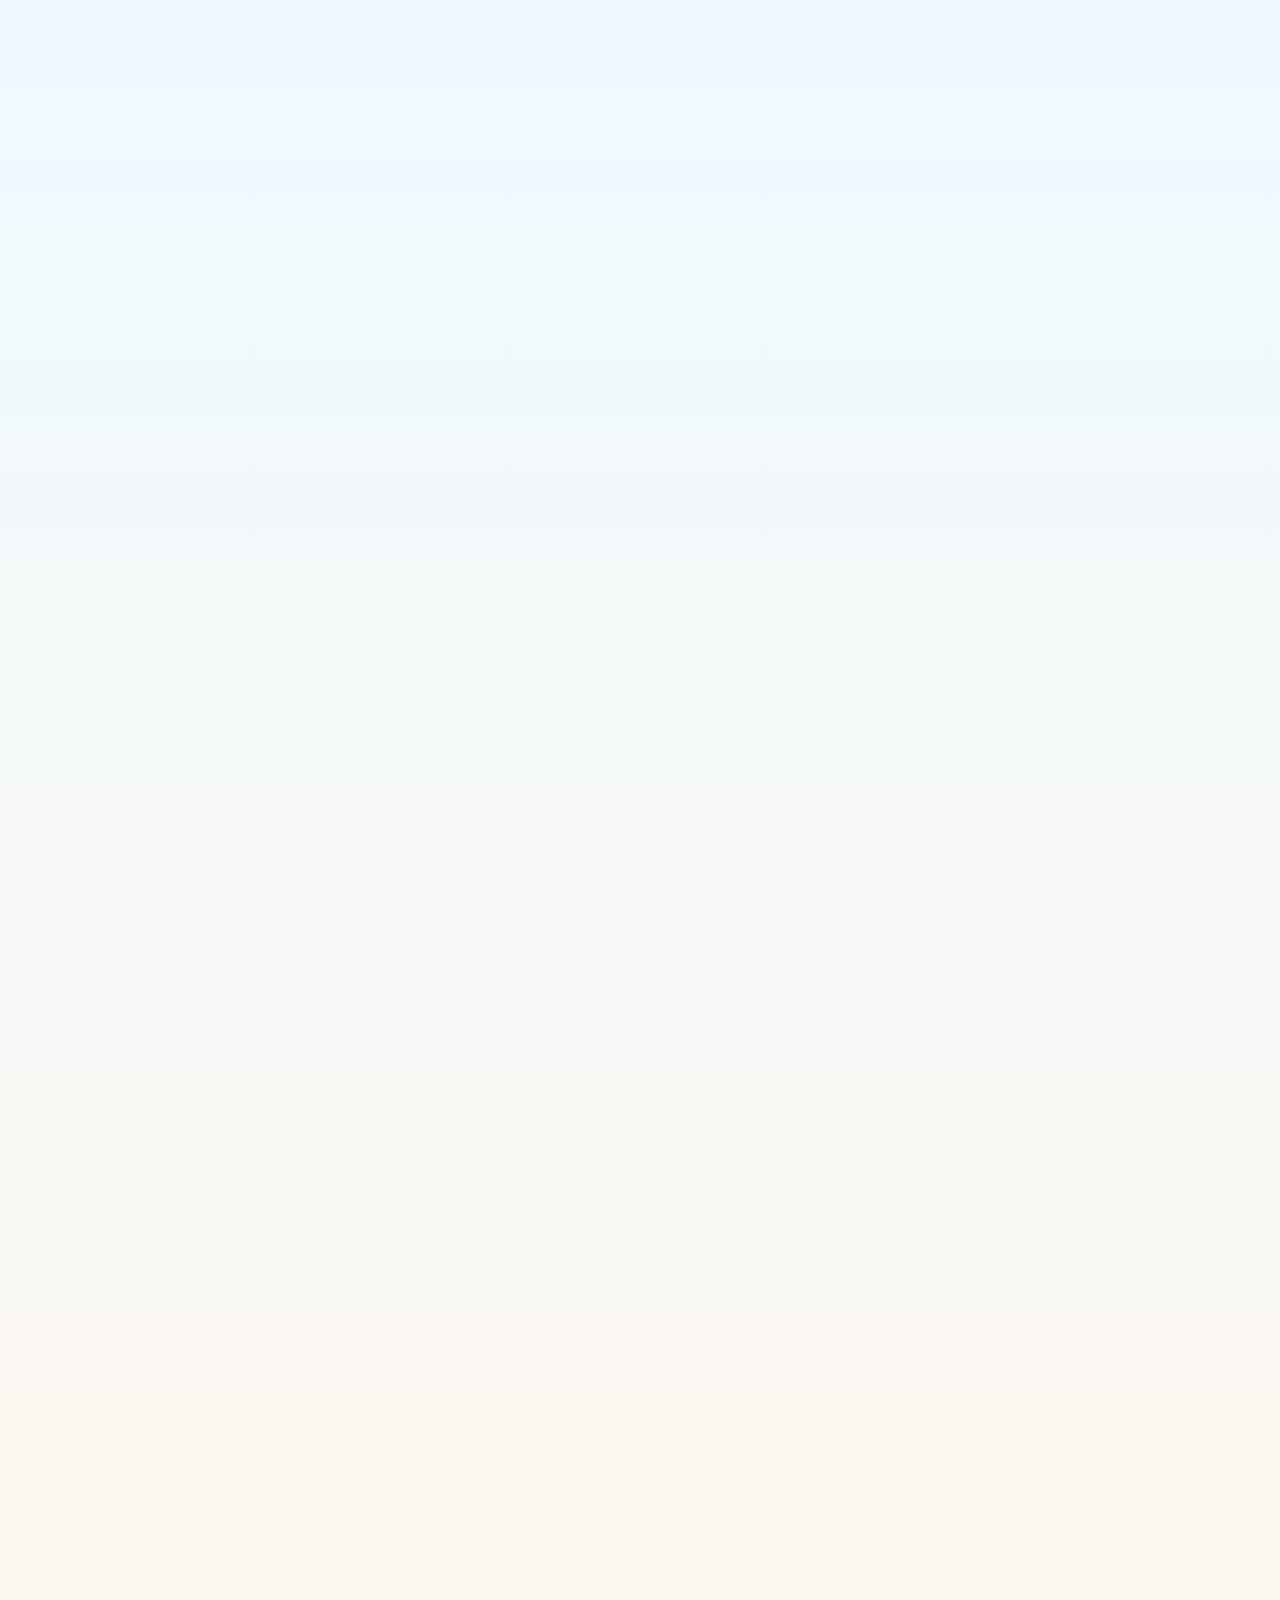
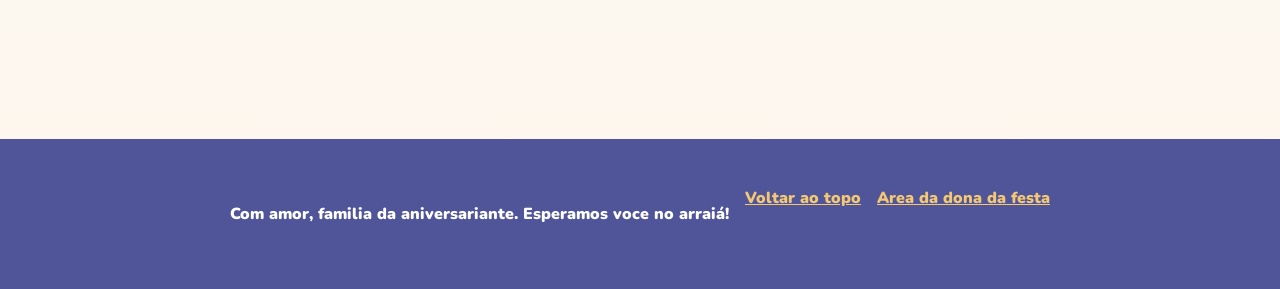
==== commit 9550f1f2: "Adicionar final premium e placeholders editaveis" ====
--- a/index.html
+++ b/index.html
@@ -3,11 +3,11 @@
 <head>
   <meta charset="utf-8">
   <meta name="viewport" content="width=device-width, initial-scale=1">
-  <title>Aniversario da Cecilia</title>
-  <meta name="description" content="Convite digital para o aniversario da Cecilia. Confirme sua presenca e deixe um recadinho.">
+  <title>Convite digital de aniversario</title>
+  <meta name="description" content="Convite digital infantil com tema Festa Junina. Edite nome, data, hora e local para personalizar.">
   <link rel="preconnect" href="https://fonts.googleapis.com">
   <link rel="preconnect" href="https://fonts.gstatic.com" crossorigin>
-  <link href="https://fonts.googleapis.com/css2?family=Baloo+2:wght@500;700;800&family=Fredoka:wght@500;600;700&family=Nunito:wght@400;700;900&family=Poppins:wght@600;800&display=swap" rel="stylesheet">
+  <link href="https://fonts.googleapis.com/css2?family=Baloo+2:wght@500;700;800&family=Chewy&family=Comic+Neue:wght@700&family=Fredoka:wght@500;600;700&family=Nunito:wght@400;700;900&family=Poppins:wght@600;800&display=swap" rel="stylesheet">
   <link rel="stylesheet" href="styles.css">
 </head>
 <body>
@@ -62,8 +62,8 @@
 
     <div class="bandeirinhas" aria-hidden="true"></div>
     <div class="hero-card">
-      <h1 class="shine-text">Cecilia</h1>
-      <p class="hero-date">28.06.2026 • 18h • Fortaleza</p>
+      <h1 class="shine-text">Nome da aniversariante</h1>
+      <p class="hero-date">[Data] • [Horario] • [Cidade]</p>
       <div class="hero-girl" aria-hidden="true">
         <span class="girl-hair"></span>
         <span class="girl-head"></span>
@@ -124,17 +124,17 @@
 
     <section class="section event reveal" id="dia">
       <div class="section-label">O Grande Dia</div>
-      <h2>28 de junho de 2026</h2>
+      <h2>[Data do evento]</h2>
       <div class="event-grid">
         <article class="glass-card">
           <span class="card-icon">☀</span>
           <strong>Quando</strong>
-          <p>Domingo, a partir das 18:00</p>
+          <p>[Dia da semana], a partir de [Horario]</p>
         </article>
         <article class="glass-card">
           <span class="card-icon">⌂</span>
           <strong>Onde</strong>
-          <p>Rua Matheus Lemos, 2458<br>Granja Portugal, Fortaleza - CE</p>
+          <p>[Endereco do evento]<br>[Bairro, Cidade - UF]</p>
         </article>
         <article class="glass-card countdown-card">
           <span class="card-icon">☆</span>
@@ -149,17 +149,17 @@
         <article class="glass-card">
           <span class="card-icon">♡</span>
           <strong>Observacao</strong>
-          <p>Venha com alegria, celular carregado para fotos e vontade de brincar no arraiá da Cecilia.</p>
+          <p>Edite este espaco com uma observacao especial para os convidados.</p>
         </article>
       </div>
 
       <div class="calendar-strip">
         <div>
           <strong>Salve para nao esquecer</strong>
-          <p>Adicione o aniversario da Cecilia ao seu calendario.</p>
+          <p>Depois de editar os dados do evento, atualize tambem os links de calendario.</p>
         </div>
         <div class="calendar-actions">
-          <a class="calendar-pill google" target="_blank" rel="noreferrer" href="https://calendar.google.com/calendar/render?action=TEMPLATE&text=Aniversario%20da%20Cecilia&dates=20260628T210000Z/20260629T010000Z&details=Arraia%20de%20aniversario%20da%20Cecilia.%20Confirme%20sua%20presenca%20no%20convite.&location=Rua%20Matheus%20Lemos%202458%20Granja%20Portugal%20Fortaleza%20CE">Google Calendario</a>
+          <a class="calendar-pill google" target="_blank" rel="noreferrer" href="https://calendar.google.com/calendar/render?action=TEMPLATE&text=Aniversario%20infantil%20Festa%20Junina">Google Calendario</a>
           <a class="calendar-pill" href="cecilia-aniversario.ics" download>Apple / Outlook</a>
         </div>
       </div>
@@ -167,14 +167,14 @@
       <div class="map-card">
         <div>
           <h3>Mapa do local</h3>
-          <p>Abra no Google Maps para tracar a rota pelo celular.</p>
-          <a class="btn btn-primary" target="_blank" rel="noreferrer" href="https://www.google.com/maps/search/?api=1&query=Rua%20Matheus%20Lemos%202458%20Granja%20Portugal%20Fortaleza%20CE">Ver direcoes</a>
+          <p>Substitua o link abaixo pelo endereco oficial da festa.</p>
+          <a class="btn btn-primary" target="_blank" rel="noreferrer" href="https://www.google.com/maps">Ver direcoes</a>
         </div>
         <iframe
           title="Mapa do local da festa"
           loading="lazy"
           referrerpolicy="no-referrer-when-downgrade"
-          src="https://www.google.com/maps?q=Rua%20Matheus%20Lemos%202458%20Granja%20Portugal%20Fortaleza%20CE&output=embed">
+          src="https://www.google.com/maps?q=Brasil&output=embed">
         </iframe>
       </div>
     </section>
@@ -228,7 +228,7 @@
       </form>
       <div class="rsvp-invite-card">
         <div class="floating-lantern" aria-hidden="true"></div>
-        <h3>Fale para a Cecilia se voce podera ir</h3>
+        <h3>Fale se voce podera ir</h3>
         <p>Ao clicar, voce vai para uma tela especial com as opcoes de presenca.</p>
         <a class="btn btn-primary" href="rsvp.html">Abrir confirmacao</a>
       </div>
@@ -248,7 +248,7 @@
 
     <section class="section testimonials reveal" id="recados">
       <div class="section-label">Recadinhos</div>
-      <h2>Deixe um recado para a Cecilia</h2>
+      <h2>Deixe um recado especial</h2>
       <form class="message-form" id="messageForm">
         <input type="text" name="author" placeholder="Seu nome" required maxlength="80">
         <textarea name="message" rows="4" placeholder="Escreva seu recadinho..." required maxlength="300"></textarea>
@@ -256,10 +256,30 @@
       </form>
       <div class="message-wall" id="messageWall"></div>
     </section>
+    <section class="section finale reveal" id="final">
+      <div class="finale-fireworks" aria-hidden="true"></div>
+      <div class="bandeirinhas finale-flags" aria-hidden="true"></div>
+      <div class="opening-girl finale-girl" aria-hidden="true">
+        <span class="girl-hair"></span>
+        <span class="girl-head"></span>
+        <span class="girl-bow bow-left"></span>
+        <span class="girl-bow bow-right"></span>
+        <span class="girl-body"></span>
+        <span class="girl-arm arm-left"></span>
+        <span class="girl-arm arm-right"></span>
+      </div>
+      <div class="section-label">Final feliz</div>
+      <h2>Esperamos voce nesse arraiá encantado!</h2>
+      <p>Vai ser uma festa cheia de sorrisos, brincadeiras, abracos, luzinhas e memorias lindas. Venha celebrar esse dia especial com a gente.</p>
+      <div class="hero-actions">
+        <a class="btn btn-primary" href="#inicio">Voltar ao topo</a>
+        <button class="btn btn-ghost" id="shareFinalBtn" type="button">Compartilhar convite</button>
+      </div>
+    </section>
   </main>
 
   <footer class="footer">
-    <p>Com amor, familia da Cecilia. Esperamos voce no arraiá!</p>
+    <p>Com amor, familia da aniversariante. Esperamos voce no arraiá!</p>
     <a href="#inicio">Voltar ao topo</a>
     <a href="admin.html">Area da dona da festa</a>
   </footer>
--- a/styles.css
+++ b/styles.css
@@ -283,6 +283,7 @@
   transition: transform .2s ease, box-shadow .2s ease;
 }
 .btn:hover { transform: translateY(-2px); }
+.btn:active { transform: translateY(1px) scale(.98); }
 .btn-primary {
   color: white;
   background: linear-gradient(135deg, var(--blue-dark), #477f8d);
@@ -1288,6 +1289,10 @@
   box-shadow: 0 16px 34px rgba(244, 92, 156, .26);
   animation: buttonPulse 2.2s ease-in-out infinite;
 }
+.btn-primary:hover,
+.btn-ghost:hover {
+  box-shadow: 0 18px 48px rgba(255, 209, 102, .36), 0 0 0 5px rgba(255,255,255,.62);
+}
 .btn-ghost {
   color: var(--pink);
   border-color: rgba(244,92,156,.22);
@@ -1392,6 +1397,50 @@
 .premium-form button,
 .premium-form .success-box {
   grid-column: 1 / -1;
+}
+
+.finale {
+  min-height: 520px;
+  display: grid;
+  place-items: center;
+  text-align: center;
+  background:
+    radial-gradient(circle at 20% 18%, rgba(255,209,102,.35), transparent 12rem),
+    radial-gradient(circle at 85% 22%, rgba(244,92,156,.22), transparent 14rem),
+    linear-gradient(145deg, rgba(255,255,255,.88), rgba(238,224,255,.72));
+}
+.finale h2 {
+  max-width: 760px;
+  margin-inline: auto;
+}
+.finale p {
+  max-width: 680px;
+  margin: 0 auto 1.5rem;
+  font-size: 1.2rem;
+  line-height: 1.7;
+  font-weight: 800;
+}
+.finale-flags {
+  top: 1.2rem;
+  opacity: .85;
+}
+.finale-girl {
+  position: absolute;
+  top: auto;
+  right: clamp(1rem, 8vw, 6rem);
+  bottom: 1rem;
+  transform: scale(1.08);
+}
+.finale-fireworks {
+  position: absolute;
+  inset: 0;
+  pointer-events: none;
+  background:
+    radial-gradient(circle at 18% 28%, var(--gold) 0 3px, transparent 4px),
+    radial-gradient(circle at 23% 24%, var(--pink) 0 2px, transparent 3px),
+    radial-gradient(circle at 78% 26%, var(--sky) 0 3px, transparent 4px),
+    radial-gradient(circle at 73% 21%, var(--lilac) 0 2px, transparent 3px);
+  animation: finaleSpark 1.8s ease-in-out infinite;
 }
 
 .premium-form .success-box {
@@ -1481,6 +1530,10 @@
   0%, 100% { transform: translateY(0) rotate(8deg); }
   50% { transform: translateY(-9px) rotate(3deg); }
 }
+@keyframes finaleSpark {
+  0%, 100% { opacity: .32; transform: scale(.96); }
+  50% { opacity: .9; transform: scale(1.04); }
+}
 @keyframes confettiFall {
   to { transform: translate(var(--x), var(--y)) rotate(540deg); opacity: 0; }
 }
@@ -1507,6 +1560,15 @@
   .hero-card {
     border-radius: 1.8rem;
   }
+  .finale {
+    min-height: 620px;
+    padding-bottom: 9rem;
+  }
+  .finale-girl {
+    right: 50%;
+    bottom: .5rem;
+    transform: translateX(50%) scale(.82);
+  }
 }
 
 /* Fullscreen invitation opening */
